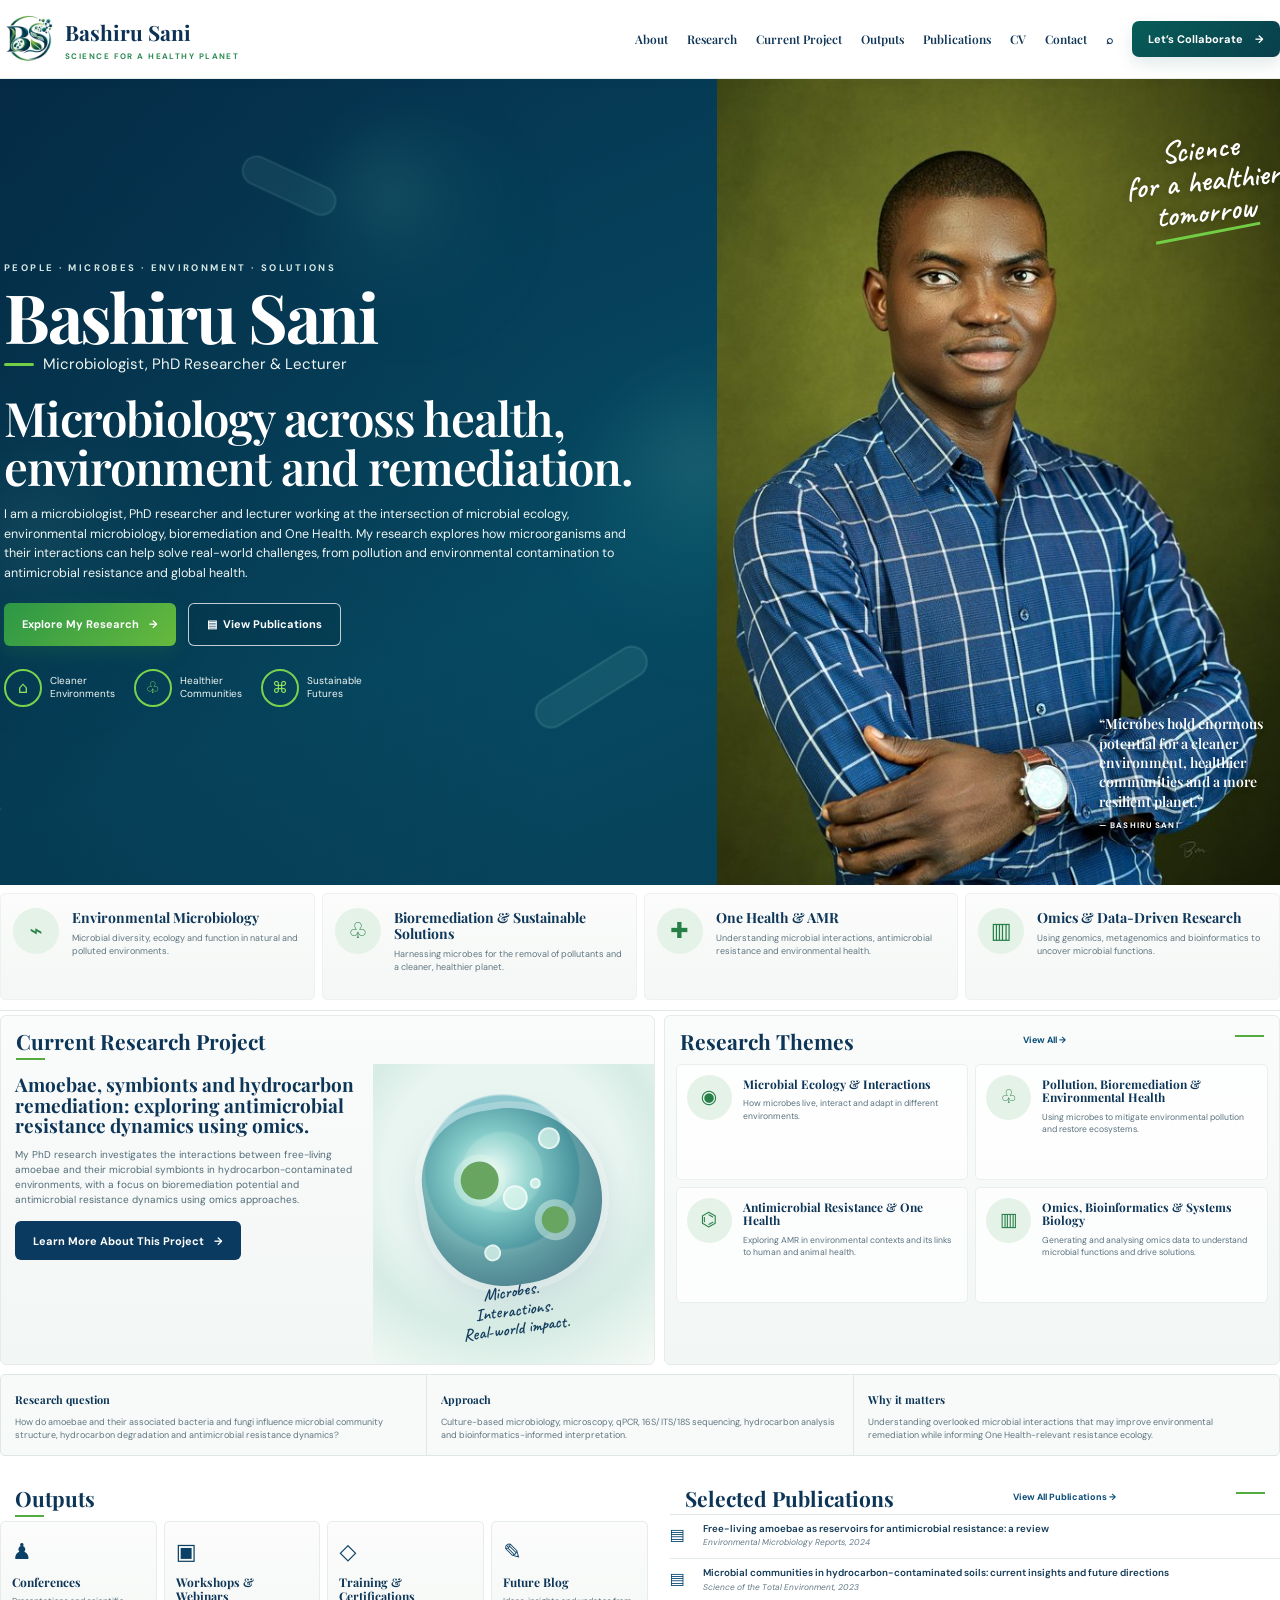
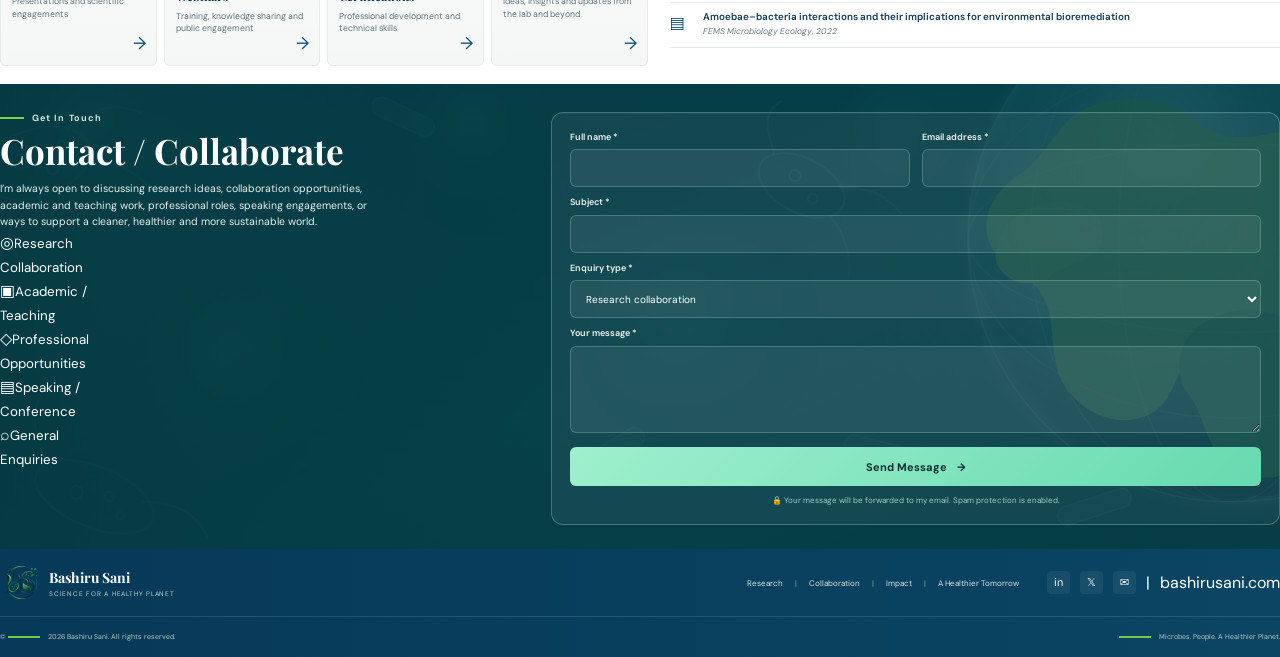
==== index.html @ 88da0aea "Rebuild homepage to match approved full-width mockup" ====
<!doctype html>
<html lang="en">
<head>
<meta charset="utf-8"><meta name="viewport" content="width=device-width, initial-scale=1">
<title>Bashiru Sani | Microbiologist, PhD Researcher & Lecturer</title>
<meta name="description" content="Bashiru Sani is a microbiologist, PhD researcher and lecturer working across environmental microbiology, microbial ecology, hydrocarbon bioremediation, One Health, antimicrobial resistance and omics.">
<link rel="preconnect" href="https://fonts.googleapis.com"><link rel="preconnect" href="https://fonts.gstatic.com" crossorigin>
<link href="https://fonts.googleapis.com/css2?family=Caveat:wght@500;600&family=DM+Sans:wght@400;500;600;700&family=Playfair+Display:wght@600;700&display=swap" rel="stylesheet">
<link rel="stylesheet" href="styles.css"><link rel="icon" href="assets/favicon.ico">
</head>
<body>
<header class="topbar"><div class="page nav"><a class="brand" href="#home"><img src="assets/bashiru-sani-logo.png" alt="Bashiru Sani logo"><span><strong>Bashiru Sani</strong><small>SCIENCE FOR A HEALTHY PLANET</small></span></a><button id="menuBtn" class="menu-btn" aria-expanded="false">Menu</button><nav id="navMenu"><a href="#home">About</a><a href="#research-themes">Research</a><a href="#current-project">Current Project</a><a href="#outputs">Outputs</a><a href="#publications">Publications</a><a href="https://docs.google.com/document/d/17vDOxzqtsOHcAayKgjzzeFXTjSAkQkySaqrLIhNKVGw/edit?usp=drivesdk" target="_blank">CV</a><a href="#contact">Contact</a><span class="search">⌕</span><a class="collab" href="#contact">Let’s Collaborate <span>→</span></a></nav></div></header>
<main>
<section class="hero" id="home"><div class="page hero-grid"><div class="hero-copy"><p class="kicker">PEOPLE · MICROBES · ENVIRONMENT · SOLUTIONS</p><h1>Bashiru Sani</h1><p class="role"><span></span>Microbiologist, PhD Researcher & Lecturer</p><h2>Microbiology across health,<br>environment and remediation.</h2><p class="lead">I am a microbiologist, PhD researcher and lecturer working at the intersection of microbial ecology, environmental microbiology, bioremediation and One Health. My research explores how microorganisms and their interactions can help solve real-world challenges, from pollution and environmental contamination to antimicrobial resistance and global health.</p><div class="hero-actions"><a class="btn green" href="#current-project">Explore My Research <span>→</span></a><a class="btn outline" href="#publications">▤&nbsp; View Publications</a></div><div class="impact-row"><div><span>⌂</span><p>Cleaner<br>Environments</p></div><div><span>♧</span><p>Healthier<br>Communities</p></div><div><span>⌘</span><p>Sustainable<br>Futures</p></div></div></div><div class="hero-person"><p class="script-note">Science<br>for a healthier<br>tomorrow</p><div class="portrait-stage"><img id="heroPortrait" src="assets/bashiru-portrait.jpg" alt="Professional portrait of Bashiru Sani"></div><blockquote>“Microbes hold enormous potential for a cleaner environment, healthier communities and a more resilient planet.”<cite>— BASHIRU SANI</cite></blockquote></div></div></section>
<section class="focus-strip"><div class="page focus-grid"><article><span class="circle-icon">⌁</span><div><h3>Environmental Microbiology</h3><p>Microbial diversity, ecology and function in natural and polluted environments.</p></div></article><article><span class="circle-icon">♧</span><div><h3>Bioremediation & Sustainable Solutions</h3><p>Harnessing microbes for the removal of pollutants and a cleaner, healthier planet.</p></div></article><article><span class="circle-icon">✚</span><div><h3>One Health & AMR</h3><p>Understanding microbial interactions, antimicrobial resistance and environmental health.</p></div></article><article><span class="circle-icon">▥</span><div><h3>Omics & Data-Driven Research</h3><p>Using genomics, metagenomics and bioinformatics to uncover microbial functions.</p></div></article></div></section>
<section class="research-area"><div class="page research-grid"><article class="project-card" id="current-project"><div class="section-head"><h2>Current Research Project</h2></div><div class="project-inner"><div class="project-copy"><h3>Amoebae, symbionts and hydrocarbon remediation: exploring antimicrobial resistance dynamics using omics.</h3><p>My PhD research investigates the interactions between free-living amoebae and their microbial symbionts in hydrocarbon-contaminated environments, with a focus on bioremediation potential and antimicrobial resistance dynamics using omics approaches.</p><a class="btn navy" href="#project-details">Learn More About This Project <span>→</span></a></div><div class="amoeba-art"><div class="amoeba"><i></i><i></i><i></i><i></i></div><p>Microbes.<br>Interactions.<br>Real-world impact.</p></div></div></article><article class="themes-card" id="research-themes"><div class="section-head split"><h2>Research Themes</h2><a href="#project-details">View All →</a></div><div class="theme-grid"><div><span class="circle-icon small">◉</span><div><h3>Microbial Ecology & Interactions</h3><p>How microbes live, interact and adapt in different environments.</p></div></div><div><span class="circle-icon small">♧</span><div><h3>Pollution, Bioremediation & Environmental Health</h3><p>Using microbes to mitigate environmental pollution and restore ecosystems.</p></div></div><div><span class="circle-icon small">⌬</span><div><h3>Antimicrobial Resistance & One Health</h3><p>Exploring AMR in environmental contexts and its links to human and animal health.</p></div></div><div><span class="circle-icon small">▥</span><div><h3>Omics, Bioinformatics & Systems Biology</h3><p>Generating and analysing omics data to understand microbial functions and drive solutions.</p></div></div></div></article></div><div class="page project-details" id="project-details"><div><strong>Research question</strong><p>How do amoebae and their associated bacteria and fungi influence microbial community structure, hydrocarbon degradation and antimicrobial resistance dynamics?</p></div><div><strong>Approach</strong><p>Culture-based microbiology, microscopy, qPCR, 16S/ITS/18S sequencing, hydrocarbon analysis and bioinformatics-informed interpretation.</p></div><div><strong>Why it matters</strong><p>Understanding overlooked microbial interactions that may improve environmental remediation while informing One Health-relevant resistance ecology.</p></div></div></section>
<section class="work-area"><div class="page work-grid"><div id="outputs"><div class="section-head"><h2>Outputs</h2></div><div class="output-grid"><article><span>♟</span><h3>Conferences</h3><p>Presentations and scientific engagements</p><a href="#">→</a></article><article><span>▣</span><h3>Workshops & Webinars</h3><p>Training, knowledge sharing and public engagement</p><a href="#">→</a></article><article><span>◇</span><h3>Training & Certifications</h3><p>Professional development and technical skills</p><a href="#">→</a></article><article><span>✎</span><h3>Future Blog</h3><p>Ideas, insights and updates from the lab and beyond</p><a href="#contact">→</a></article></div></div><div id="publications"><div class="section-head split"><h2>Selected Publications</h2><a href="https://scholar.google.com/citations?user=ZXR2KdUAAAAJ&hl=en" target="_blank">View All Publications →</a></div><div class="pub-list"><article><span>▤</span><div><h3>Free-living amoebae as reservoirs for antimicrobial resistance: a review</h3><p>Environmental Microbiology Reports, 2024</p></div></article><article><span>▤</span><div><h3>Microbial communities in hydrocarbon-contaminated soils: current insights and future directions</h3><p>Science of the Total Environment, 2023</p></div></article><article><span>▤</span><div><h3>Amoebae–bacteria interactions and their implications for environmental bioremediation</h3><p>FEMS Microbiology Ecology, 2022</p></div></article></div></div></div></section>
<section class="contact" id="contact"><div class="page contact-grid"><div class="contact-copy"><p class="contact-kicker">Get In Touch</p><h2>Contact / Collaborate</h2><p>I’m always open to discussing research ideas, collaboration opportunities, academic and teaching work, professional roles, speaking engagements, or ways to support a cleaner, healthier and more sustainable world.</p><div class="enquiry-icons"><div><span>◎</span><small>Research<br>Collaboration</small></div><div><span>▣</span><small>Academic /<br>Teaching</small></div><div><span>◇</span><small>Professional<br>Opportunities</small></div><div><span>▤</span><small>Speaking /<br>Conference</small></div><div><span>⌕</span><small>General<br>Enquiries</small></div></div></div><form class="contact-form" id="contactForm" action="https://formsubmit.co/bashmodulus+website@gmail.com" method="POST" data-formsubmit="https://formsubmit.co/ajax/bashmodulus+website@gmail.com"><input type="hidden" name="_subject" value="New enquiry from bashirusani.com"><input type="hidden" name="_template" value="table"><div class="field-row"><label>Full name *<input name="name" required></label><label>Email address *<input type="email" name="email" required></label></div><label>Subject *<input name="subject" required></label><label>Enquiry type *<select name="enquiry_type" required><option>Research collaboration</option><option>Academic / teaching</option><option>Professional opportunity</option><option>Speaking / conference</option><option>General enquiry</option></select></label><label>Your message *<textarea name="message" rows="5" required></textarea></label><button class="btn send" type="submit">Send Message <span>→</span></button><p class="form-status" id="formStatus">🔒 Your message will be forwarded to my email. Spam protection is enabled.</p></form></div></section>
</main>
<footer><div class="page footer-main"><div class="footer-brand"><img src="assets/bashiru-sani-logo.png" alt=""><span><strong>Bashiru Sani</strong><small>SCIENCE FOR A HEALTHY PLANET</small></span></div><div class="footer-links"><a href="#research-themes">Research</a><a href="#contact">Collaboration</a><a href="#outputs">Impact</a><a href="#home">A Healthier Tomorrow</a></div><div class="footer-social"><a href="https://www.linkedin.com/in/bashir-sani/" target="_blank">in</a><a href="https://x.com/BashEya" target="_blank">𝕏</a><a href="mailto:bashmodulus@gmail.com">✉</a><span>|</span><span>bashirusani.com</span></div></div><div class="page footer-bottom"><span>© <span id="year"></span> Bashiru Sani. All rights reserved.</span><span>Microbes. People. A Healthier Planet.</span></div></footer>
<script src="script.js"></script>
</body></html>
---- styles.css ----
:root{
  --navy:#082f52;
  --navy2:#0b4264;
  --deep:#063b49;
  --teal:#0a5661;
  --green:#46a33f;
  --lime:#72cf45;
  --mint:#dcefe3;
  --paper:#ffffff;
  --soft:#f5f8f6;
  --ink:#0e3153;
  --muted:#647986;
  --line:#dfe8e5;
  --max:1100px;
}
*{box-sizing:border-box}
html{scroll-behavior:smooth;scroll-padding-top:88px}
body{margin:0;background:#e9efec;color:var(--ink);font-family:"DM Sans",system-ui,-apple-system,sans-serif;line-height:1.5}
a{color:inherit;text-decoration:none}
img{display:block;max-width:100%}
.site-shell{width:min(100%,1180px);margin:0 auto;background:#fff;box-shadow:0 0 42px rgba(6,43,55,.08);min-height:100vh}
.wrap{width:min(calc(100% - 44px),var(--max));margin-inline:auto}

/* ---------- header ---------- */
.topbar{position:sticky;top:0;z-index:80;background:rgba(255,255,255,.985);border-bottom:1px solid #e5ece9;box-shadow:0 2px 10px rgba(8,47,82,.045)}
.nav{min-height:78px;display:flex;align-items:center;gap:24px}
.brand{display:flex;align-items:center;gap:11px;margin-right:auto;min-width:max-content}
.brand img{width:54px;height:54px;object-fit:contain}
.brand>span{display:flex;flex-direction:column;line-height:1.02}
.brand strong{font:700 21px "Playfair Display",serif;color:#0c3154}
.brand small{margin-top:6px;font-size:8px;letter-spacing:.18em;font-weight:700;color:#2c8b54}
nav{display:flex;align-items:center;gap:19px;font:600 12px "Playfair Display",serif;color:#0e3456}
nav>a:not(.collab):hover{color:#3b9650}
.collab{display:inline-flex;align-items:center;gap:12px;padding:11px 16px;border-radius:7px;background:linear-gradient(135deg,#075d58,#093f4c);color:#fff;font:700 11px "DM Sans",sans-serif;box-shadow:0 7px 16px rgba(5,80,77,.12)}
.menu-btn{display:none;border:1px solid #ccd9d5;background:white;border-radius:7px;padding:8px 12px;font-weight:700;color:#0c3154}

/* ---------- hero ---------- */
.hero{position:relative;overflow:hidden;color:#fff;background-color:#063c55;background-image:linear-gradient(90deg,rgba(4,34,57,.40),rgba(5,61,75,.08)),url('/assets/hero-earth-microbes.svg');background-size:cover;background-position:center}
.hero:after{content:"";position:absolute;inset:0;background:linear-gradient(90deg,rgba(2,28,49,.28) 0%,rgba(2,36,53,.06) 55%,rgba(0,32,47,.16) 100%);pointer-events:none}
.hero-grid{position:relative;z-index:2;display:grid;grid-template-columns:1.12fr .88fr;min-height:505px;align-items:stretch}
.hero-copy{padding:34px 28px 30px 4px;align-self:center}
.kicker{margin:0 0 8px;font-size:9.5px;letter-spacing:.25em;font-weight:700;color:#d4e8e3}
.hero-copy h1{font:700 clamp(48px,5.4vw,68px)/.96 "Playfair Display",serif;letter-spacing:-.035em;margin:0 0 5px;color:#fff}
.role{margin:0 0 17px;font-size:15px;color:#eef5f3;display:flex;align-items:center;gap:9px}
.role span{width:30px;height:3px;border-radius:3px;background:var(--lime);display:inline-block}
.hero-copy h2{font:600 clamp(32px,3.7vw,48px)/1.04 "Playfair Display",serif;letter-spacing:-.025em;margin:0 0 14px;color:#fff}
.lead{max-width:625px;font-size:12.5px;line-height:1.55;color:#eef5f3;margin:0}
.hero-actions{display:flex;gap:12px;flex-wrap:wrap;margin-top:20px}
.btn{border:0;border-radius:6px;min-height:43px;padding:0 18px;display:inline-flex;align-items:center;justify-content:center;gap:10px;font:700 11px "DM Sans",sans-serif;cursor:pointer;transition:.18s ease}
.btn:hover{transform:translateY(-1px)}
.btn.green{background:linear-gradient(135deg,#2c9746,#67ba3d);color:#fff;box-shadow:0 7px 18px rgba(37,130,61,.21)}
.btn.outline{border:1px solid rgba(255,255,255,.75);color:#fff;background:rgba(0,0,0,.08)}
.btn.navy{background:#0a3a5f;color:#fff;margin-top:14px;min-height:39px}
.impact-row{display:flex;gap:19px;flex-wrap:wrap;margin-top:23px}
.impact-row>div{display:flex;align-items:center;gap:8px}
.impact-row span{width:38px;height:38px;border:2px solid #79d44c;border-radius:50%;display:grid;place-items:center;color:#8ee15e;font-size:16px}
.impact-row p{font-size:10px;line-height:1.25;color:#f0f7f4;margin:0}
.hero-person{position:relative;min-height:505px;display:flex;align-items:flex-end;justify-content:center}
.portrait-frame{position:relative;width:78%;height:466px;overflow:hidden;clip-path:polygon(13% 0,87% 0,100% 100%,0 100%);filter:drop-shadow(0 20px 26px rgba(0,0,0,.20));z-index:2}
.portrait-frame:after{content:"";position:absolute;inset:0;background:linear-gradient(180deg,transparent 73%,rgba(5,54,69,.42));pointer-events:none}
.portrait-frame img{width:100%;height:100%;object-fit:cover;object-position:center 8%;filter:saturate(.92) contrast(1.04)}
.script-note{position:absolute;z-index:4;top:54px;right:0;margin:0;color:#fff;font:600 31px/1.02 "Caveat",cursive;text-align:center;transform:rotate(-6deg);text-shadow:0 2px 8px rgba(0,0,0,.22)}
.script-note:after{content:"";display:block;width:106px;height:3px;background:var(--lime);margin:4px auto 0;transform:rotate(-5deg)}
.hero-person blockquote{position:absolute;z-index:5;right:-4px;bottom:55px;width:185px;margin:0;color:#fff;font:600 14px/1.38 "Playfair Display",serif;text-shadow:0 2px 8px rgba(0,0,0,.26)}
.hero-person cite{display:block;margin-top:9px;font:700 8px "DM Sans",sans-serif;letter-spacing:.14em;font-style:normal}

/* ---------- four focus cards ---------- */
.focus-strip{background:#fff;padding:8px 0 10px;border-bottom:1px solid var(--line)}
.focus-grid{display:grid;grid-template-columns:repeat(4,1fr);gap:7px}
.focus-grid article{display:grid;grid-template-columns:49px 1fr;gap:10px;align-items:start;min-height:107px;padding:14px 12px;background:linear-gradient(180deg,#fbfcfb,#f4f7f5);border:1px solid #edf1ef;border-radius:5px}
.circle-icon{width:46px;height:46px;border-radius:50%;display:grid;place-items:center;background:#e4f2e7;color:#277f48;font-size:22px}
.circle-icon.small{width:45px;height:45px;font-size:19px}
.focus-grid h3{font:700 14px/1.16 "Playfair Display",serif;color:#0e3659;margin:2px 0 6px}
.focus-grid p{font-size:9px;line-height:1.42;color:#607581;margin:0}

/* ---------- research project and themes ---------- */
.research-area{background:#fff;padding:0 0 9px}
.research-grid{display:grid;grid-template-columns:1.03fr .97fr;gap:9px;padding-top:4px}
.project-card,.themes-card{background:linear-gradient(180deg,#fafcfb,#f2f6f4);border:1px solid #e4ebe8;border-radius:6px;overflow:hidden}
.section-head{padding:14px 15px 4px;position:relative}
.section-head:after{content:"";display:block;width:29px;height:2px;background:#53ad3e;margin-top:5px}
.section-head.split{display:flex;align-items:flex-start;justify-content:space-between;gap:10px}
.section-head.split a{font-size:9px;font-weight:700;color:#0a4c78;white-space:nowrap;margin-top:4px}
.section-head h2{font:700 21px/1.1 "Playfair Display",serif;margin:0;color:#0d3557}
.project-inner{display:grid;grid-template-columns:1.14fr .86fr;min-height:300px}
.project-copy{padding:6px 14px 18px}
.project-copy h3{font:700 19px/1.08 "Playfair Display",serif;color:#0d3557;margin:4px 0 11px}
.project-copy p{font-size:10px;line-height:1.52;color:#536c79;margin:0}
.amoeba-art{position:relative;display:flex;align-items:flex-end;justify-content:center;overflow:hidden;background:radial-gradient(circle at 46% 36%,#d7f0ea 0 16%,#8cc8cf 17% 31%,#e9f5f1 32% 48%,#d6ece4 66%,#f6faf7 100%)}
.amoeba{position:absolute;left:50%;top:44%;width:177px;height:177px;transform:translate(-50%,-50%) rotate(-9deg);border-radius:43% 57% 52% 48%;background:radial-gradient(circle at 40% 35%,rgba(245,255,252,.95),rgba(131,205,200,.78) 25%,rgba(36,116,128,.69) 57%,rgba(12,69,92,.80));box-shadow:0 0 0 7px rgba(255,255,255,.24),0 16px 38px rgba(29,89,104,.18)}
.amoeba:before,.amoeba:after{content:"";position:absolute;border-radius:50%;background:#68a561;box-shadow:0 0 0 7px rgba(220,245,228,.46)}
.amoeba:before{width:38px;height:38px;left:39px;top:49px}.amoeba:after{width:27px;height:27px;right:37px;bottom:45px}
.amoeba i{position:absolute;border-radius:50%;background:rgba(225,248,239,.74);border:2px solid rgba(255,255,255,.55)}
.amoeba i:nth-child(1){width:22px;height:22px;right:33px;top:26px}.amoeba i:nth-child(2){width:17px;height:17px;left:51px;bottom:27px}.amoeba i:nth-child(3){width:25px;height:25px;left:78px;top:78px}.amoeba i:nth-child(4){width:11px;height:11px;right:59px;top:74px}
.amoeba-art p{position:relative;z-index:2;margin:0 0 25px;color:#143d5e;font:600 17px/1.1 "Caveat",cursive;text-align:center;transform:rotate(-8deg)}
.themes-card{padding-bottom:11px}
.theme-grid{display:grid;grid-template-columns:1fr 1fr;gap:7px;padding:7px 11px 10px}
.theme-grid>div{display:grid;grid-template-columns:48px 1fr;gap:8px;min-height:116px;padding:10px;background:rgba(255,255,255,.75);border:1px solid #e8efec;border-radius:5px}
.theme-grid h3{font:700 12px/1.12 "Playfair Display",serif;color:#0d3557;margin:3px 0 6px}
.theme-grid p{font-size:8.6px;line-height:1.45;color:#5a727f;margin:0}
.project-details{display:grid;grid-template-columns:repeat(3,1fr);gap:1px;background:#dfe8e4;border:1px solid #dfe8e4;border-radius:5px;overflow:hidden;margin-top:9px}
.project-details>div{background:#f7faf8;padding:12px 14px}
.project-details strong{font:700 11px "Playfair Display",serif;color:#0d3557}
.project-details p{font-size:9px;line-height:1.48;color:#607581;margin:5px 0 0}

/* ---------- outputs / publications ---------- */
.work-area{background:#fff;padding:8px 0 18px}
.work-grid{display:grid;grid-template-columns:1.03fr .97fr;gap:22px}
.output-grid{display:grid;grid-template-columns:repeat(4,1fr);gap:7px}
.output-grid article{position:relative;min-height:145px;padding:13px 11px;background:linear-gradient(180deg,#fbfcfb,#f4f7f5);border:1px solid #e5ece9;border-radius:5px}
.output-grid article>span{display:block;font-size:22px;color:#0b4166;margin-bottom:7px}
.output-grid h3{font:700 12px/1.2 "Playfair Display",serif;color:#0e3658;margin:0 0 6px}
.output-grid p{font-size:8.7px;line-height:1.48;color:#627783;margin:0}
.output-grid a{position:absolute;right:10px;bottom:8px;font-size:17px;color:#0d4f78}
.pub-list{border-top:1px solid #dfe7e4}
.pub-list article{display:grid;grid-template-columns:25px 1fr;gap:8px;padding:8px 0;border-bottom:1px solid #e3eae7}
.pub-list>article>span{font-size:16px;color:#0c4c74}
.pub-list h3{font:600 9.8px/1.3 "DM Sans",sans-serif;color:#123956;margin:0 0 2px}
.pub-list p{font-size:8.4px;color:#647986;margin:0;font-style:italic}

/* ---------- compact background ---------- */
.background-strip{background:#f4f7f5;border-top:1px solid #e4ebe8;border-bottom:1px solid #e4ebe8;padding:13px 0}
.mini-grid{display:grid;grid-template-columns:repeat(4,1fr);gap:7px}
.mini-grid article{background:#fff;border:1px solid #e2e9e6;border-radius:5px;padding:12px 13px}
.mini-grid small{font-size:7.5px;letter-spacing:.12em;color:#438367;font-weight:700}
.mini-grid h3{font:700 12px "Playfair Display",serif;color:#0d3557;margin:4px 0}
.mini-grid p{font-size:8.5px;color:#667a84;margin:0}

/* ---------- contact ---------- */
.contact{position:relative;overflow:hidden;background:#063e43;color:#fff;padding:28px 0 24px}
.contact:before{content:"";position:absolute;inset:0;background:radial-gradient(circle at 10% 25%,rgba(88,193,174,.12),transparent 25%),radial-gradient(circle at 88% 22%,rgba(95,190,172,.10),transparent 25%),url('/assets/hero-earth-microbes.svg');background-size:auto,auto,cover;background-position:center;opacity:.20;pointer-events:none}
.contact-grid{position:relative;z-index:2;display:grid;grid-template-columns:.82fr 1.18fr;gap:45px;align-items:start}
.contact-kicker{font-size:9px;letter-spacing:.12em;font-weight:700;color:#c9e8dd;margin:0 0 7px}
.contact-kicker:before{content:"";display:inline-block;width:24px;height:2px;background:#7bd34b;vertical-align:middle;margin-right:8px}
.contact-copy h2{font:700 35px/1.06 "Playfair Display",serif;margin:0 0 12px;color:#fff}
.contact-copy>p:not(.contact-kicker){max-width:390px;font-size:10.5px;line-height:1.58;color:#e4f0ec;margin:0}
.contact-idea{display:flex;gap:11px;align-items:center;margin-top:21px}.contact-idea>span{width:42px;height:42px;border:2px solid #77d34b;border-radius:50%;display:grid;place-items:center;color:#83df55;font-size:20px}.contact-idea p{font-size:10px;line-height:1.35;margin:0;color:#f4f8f6}
.direct-links{display:flex;gap:13px;flex-wrap:wrap;margin-top:18px;font-size:9px;color:#d7ebe4}
.contact-form{background:rgba(255,255,255,.055);border:1px solid rgba(190,235,221,.28);border-radius:12px;padding:18px;box-shadow:inset 0 1px 0 rgba(255,255,255,.03)}
.field-row{display:grid;grid-template-columns:1fr 1fr;gap:12px}
.contact-form label{display:block;color:#f0f7f4;font-size:9px;font-weight:600;margin-bottom:9px}
.contact-form input,.contact-form select,.contact-form textarea{width:100%;margin-top:5px;background:rgba(255,255,255,.07);border:1px solid rgba(180,228,213,.26);border-radius:6px;color:#fff;font:400 10px "DM Sans",sans-serif;outline:none;padding:10px 11px}
.contact-form input,.contact-form select{height:38px}
.contact-form select option{color:#102f4d;background:#fff}
.contact-form textarea{min-height:83px;resize:vertical}
.contact-form input:focus,.contact-form select:focus,.contact-form textarea:focus{border-color:#75d8b1;box-shadow:0 0 0 2px rgba(117,216,177,.10)}
.contact-form .send{width:100%;min-height:39px;background:linear-gradient(135deg,#9ff0cd,#67dab0);color:#082f35;font-weight:700;margin-top:1px}
.form-status{text-align:center;font-size:8px;color:#9fcfc0;margin:8px 0 0}
.form-status.success{color:#b6f2d7}.form-status.error{color:#ffd1d1}.honey{position:absolute!important;left:-9999px!important;opacity:0!important}

/* ---------- footer ---------- */
footer{background:linear-gradient(90deg,#073958,#0a4563);color:#fff}
.footer-main{min-height:68px;display:grid;grid-template-columns:1fr auto auto;gap:28px;align-items:center;border-bottom:1px solid rgba(255,255,255,.11)}
.footer-brand{display:flex;align-items:center;gap:9px}.footer-brand img{width:40px;height:40px;object-fit:contain}.footer-brand>span{display:flex;flex-direction:column;line-height:1.05}.footer-brand strong{font:700 14px "Playfair Display",serif}.footer-brand small{font-size:6.5px;letter-spacing:.12em;color:#b9d9ce;margin-top:4px}
.footer-links{display:flex;gap:12px;font-size:8px;color:#d9e7e2}.footer-links a+a:before{content:"|";margin-right:12px;color:#7da59a}
.footer-social{display:flex;gap:10px;align-items:center}.footer-social a{width:23px;height:23px;border-radius:4px;display:grid;place-items:center;background:rgba(255,255,255,.06);font-size:11px}
.footer-bottom{min-height:40px;display:flex;align-items:center;justify-content:space-between;gap:20px;font-size:7px;color:#b7ccc5}
.footer-bottom span:last-child{position:relative}.footer-bottom span:last-child:before{content:"";display:inline-block;width:32px;height:2px;background:#72cf45;margin-right:8px;vertical-align:middle}

/* ---------- tablet ---------- */
@media (max-width:1050px){
  .site-shell{width:100%}
  .wrap{width:min(calc(100% - 34px),var(--max))}
  nav{gap:12px;font-size:11px}.collab{padding:10px 12px}
  .hero-grid{grid-template-columns:1fr .82fr}.hero-copy h2{font-size:38px}.portrait-frame{width:92%}.script-note{right:4px;font-size:26px}.hero-person blockquote{width:155px;font-size:12px}
  .focus-grid{grid-template-columns:1fr 1fr}.focus-grid article{min-height:94px}
  .research-grid,.work-grid{grid-template-columns:1fr}.project-inner{grid-template-columns:1.1fr .9fr}
}

/* ---------- mobile ---------- */
@media (max-width:760px){
  html{scroll-padding-top:72px}.wrap{width:min(calc(100% - 24px),var(--max))}
  .nav{min-height:70px}.brand img{width:45px;height:45px}.brand strong{font-size:18px}.brand small{font-size:7px}
  .menu-btn{display:block}
  nav{position:absolute;left:12px;right:12px;top:67px;display:none;flex-direction:column;align-items:stretch;gap:0;padding:8px;background:#fff;border:1px solid #dfe7e4;border-radius:10px;box-shadow:0 18px 40px rgba(8,47,82,.14);font-family:"DM Sans",sans-serif}
  nav.open{display:flex}nav a{padding:11px 12px;border-bottom:1px solid #eef2f0}.collab{margin-top:6px;justify-content:center;border-bottom:0}
  .hero{background-position:60% center}.hero-grid{grid-template-columns:1fr;min-height:auto}.hero-copy{padding:34px 4px 16px}.hero-copy h1{font-size:50px}.role{font-size:13px}.hero-copy h2{font-size:34px}.lead{font-size:12px}.hero-actions{flex-direction:column;align-items:stretch}.btn{width:100%}
  .hero-person{min-height:410px}.portrait-frame{height:390px;width:82%;margin-inline:auto}.script-note{top:28px;right:8px;font-size:25px}.hero-person blockquote{right:0;bottom:30px;width:160px;font-size:11px}.impact-row{gap:12px}
  .focus-grid{grid-template-columns:1fr}.focus-grid article{grid-template-columns:48px 1fr;min-height:88px}
  .research-grid{padding-top:8px}.project-inner{grid-template-columns:1fr}.amoeba-art{min-height:245px}.theme-grid{grid-template-columns:1fr}.project-details{grid-template-columns:1fr}
  .work-grid{gap:17px}.output-grid{grid-template-columns:1fr 1fr}.output-grid article{min-height:132px}
  .mini-grid{grid-template-columns:1fr 1fr}
  .contact-grid{grid-template-columns:1fr;gap:24px}.contact-copy h2{font-size:34px}.field-row{grid-template-columns:1fr}
  .footer-main{grid-template-columns:1fr;gap:13px;padding:13px 0}.footer-links{flex-wrap:wrap}.footer-social{justify-content:flex-start}.footer-bottom{align-items:flex-start;flex-direction:column;padding:10px 0}
}

@media (max-width:430px){
  .output-grid,.mini-grid{grid-template-columns:1fr}.hero-copy h1{font-size:44px}.hero-copy h2{font-size:30px}.hero-person{min-height:360px}.portrait-frame{height:350px;width:90%}.script-note{font-size:22px}.hero-person blockquote{font-size:10px;width:145px}.section-head h2{font-size:19px}
}
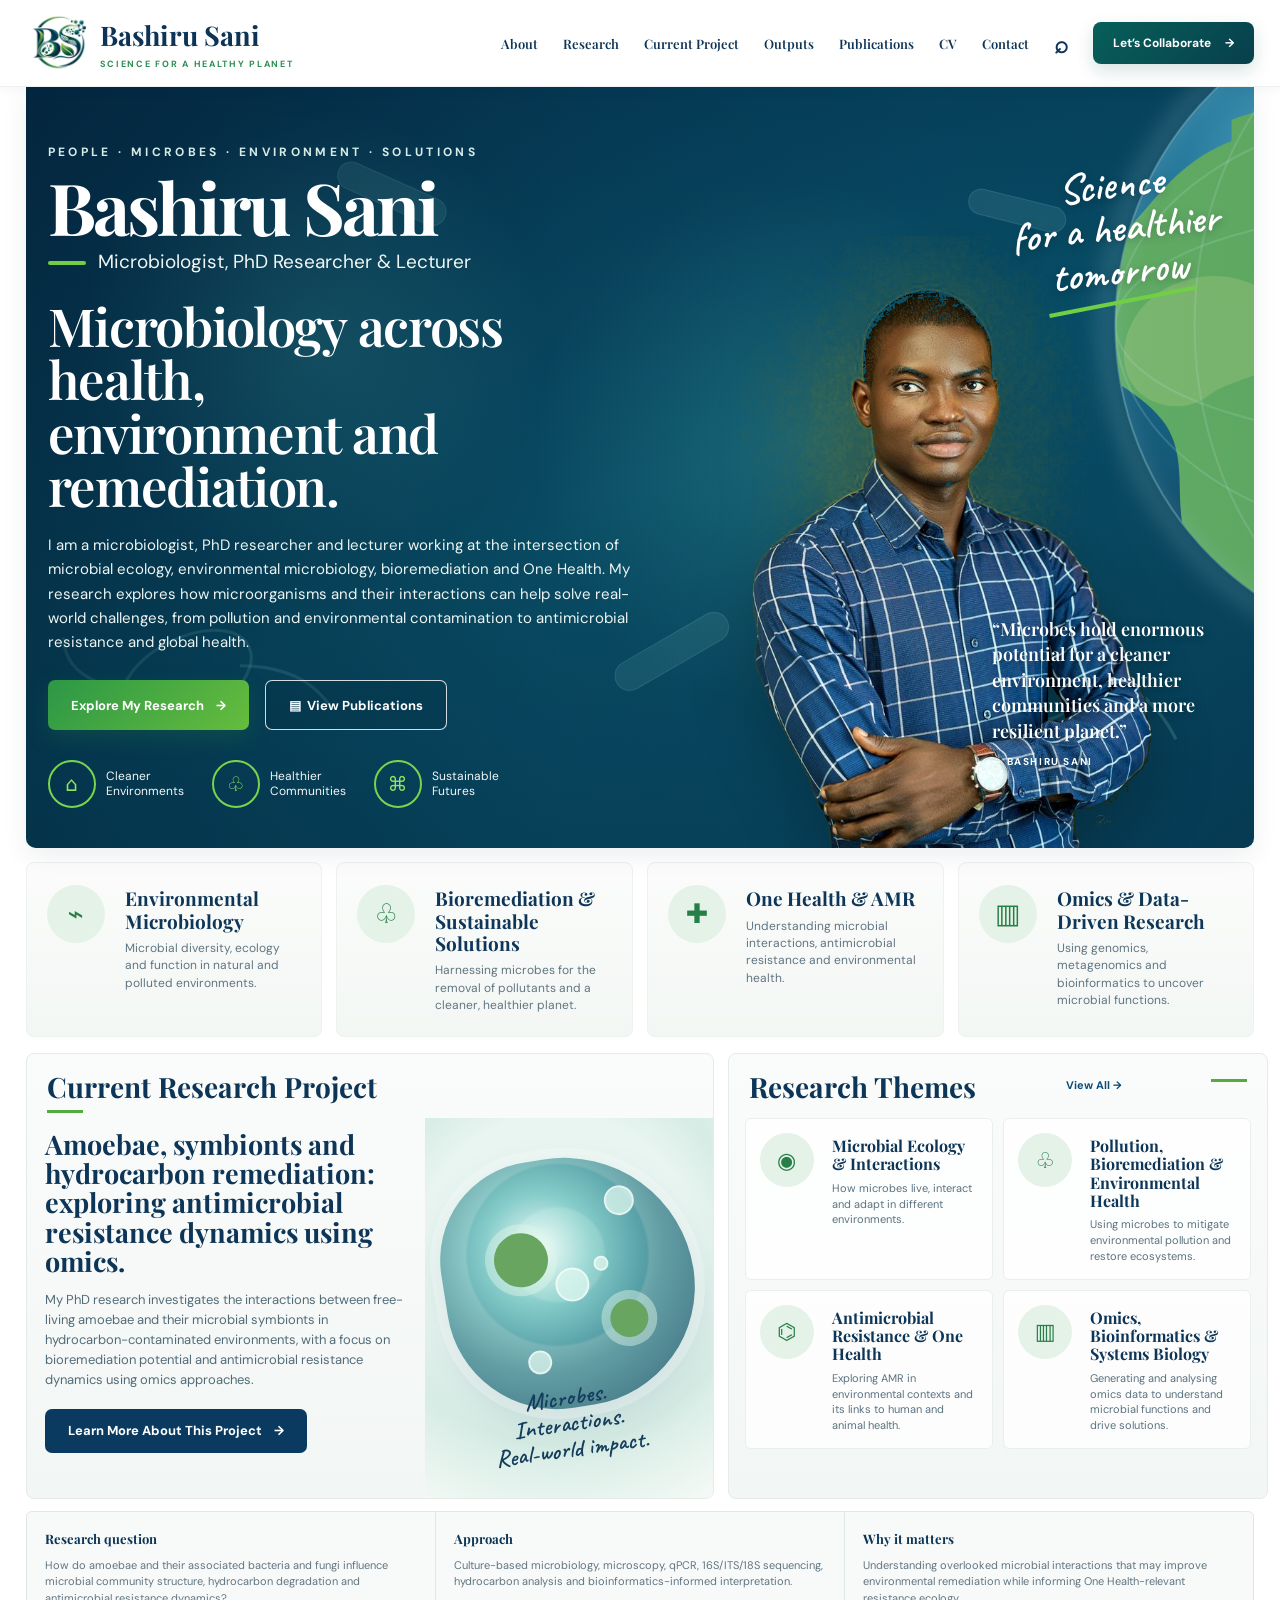
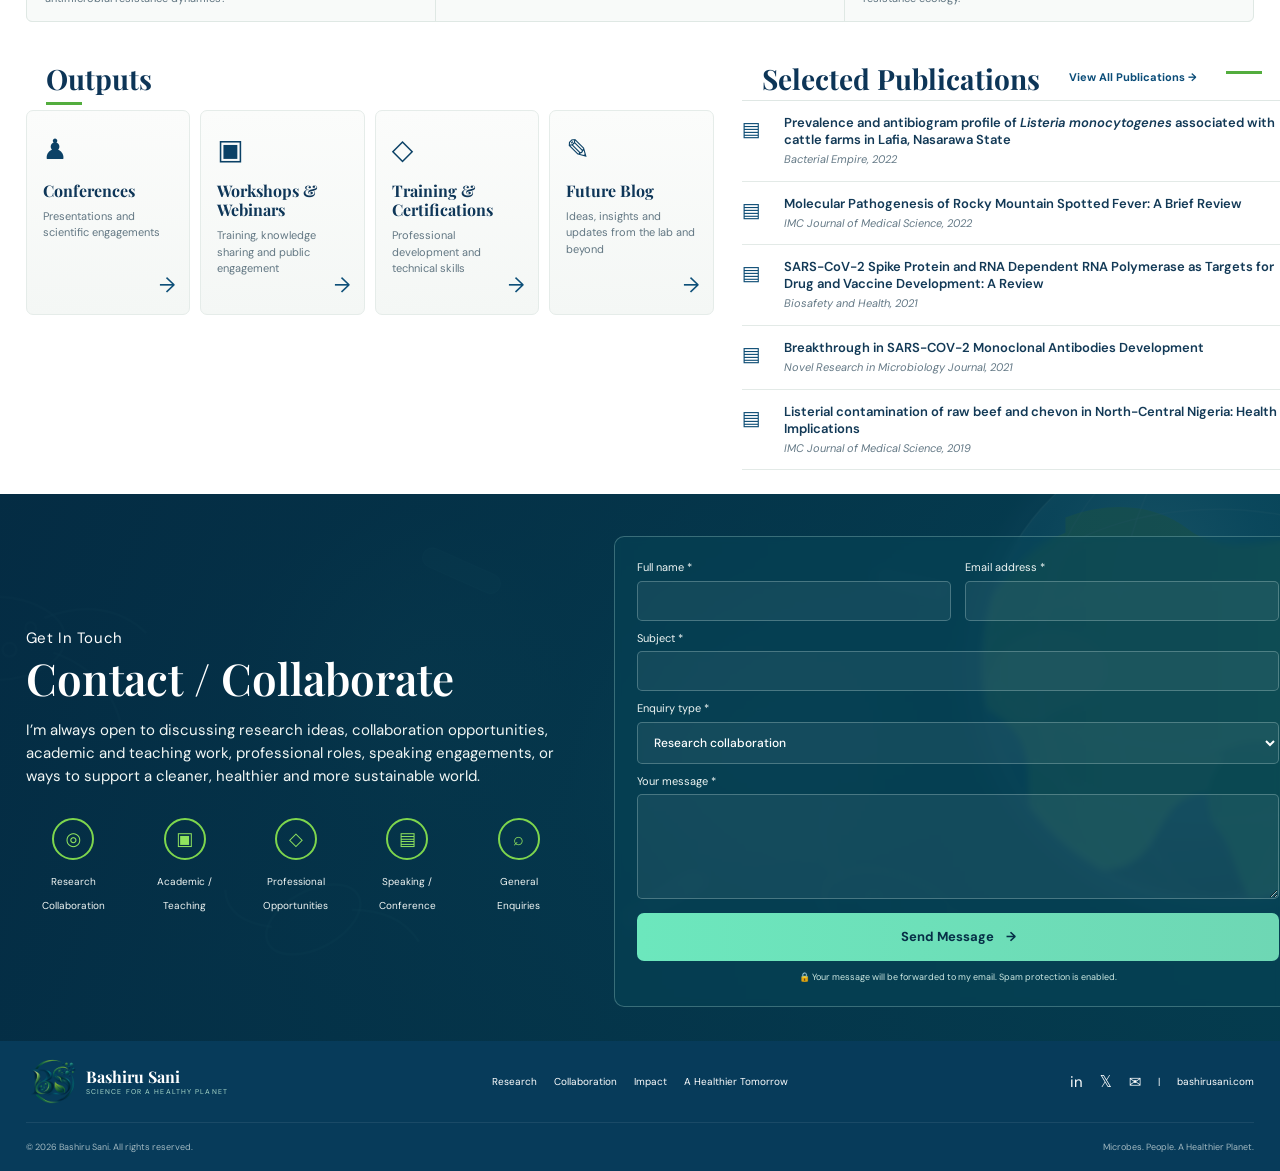
==== commit 15563258: "Correct publications from verified CV and keep live HTML hero" ====
--- a/index.html
+++ b/index.html
@@ -14,9 +14,9 @@
 <section class="hero" id="home"><div class="page hero-grid"><div class="hero-copy"><p class="kicker">PEOPLE · MICROBES · ENVIRONMENT · SOLUTIONS</p><h1>Bashiru Sani</h1><p class="role"><span></span>Microbiologist, PhD Researcher & Lecturer</p><h2>Microbiology across health,<br>environment and remediation.</h2><p class="lead">I am a microbiologist, PhD researcher and lecturer working at the intersection of microbial ecology, environmental microbiology, bioremediation and One Health. My research explores how microorganisms and their interactions can help solve real-world challenges, from pollution and environmental contamination to antimicrobial resistance and global health.</p><div class="hero-actions"><a class="btn green" href="#current-project">Explore My Research <span>→</span></a><a class="btn outline" href="#publications">▤&nbsp; View Publications</a></div><div class="impact-row"><div><span>⌂</span><p>Cleaner<br>Environments</p></div><div><span>♧</span><p>Healthier<br>Communities</p></div><div><span>⌘</span><p>Sustainable<br>Futures</p></div></div></div><div class="hero-person"><p class="script-note">Science<br>for a healthier<br>tomorrow</p><div class="portrait-stage"><img id="heroPortrait" src="assets/bashiru-portrait.jpg" alt="Professional portrait of Bashiru Sani"></div><blockquote>“Microbes hold enormous potential for a cleaner environment, healthier communities and a more resilient planet.”<cite>— BASHIRU SANI</cite></blockquote></div></div></section>
 <section class="focus-strip"><div class="page focus-grid"><article><span class="circle-icon">⌁</span><div><h3>Environmental Microbiology</h3><p>Microbial diversity, ecology and function in natural and polluted environments.</p></div></article><article><span class="circle-icon">♧</span><div><h3>Bioremediation & Sustainable Solutions</h3><p>Harnessing microbes for the removal of pollutants and a cleaner, healthier planet.</p></div></article><article><span class="circle-icon">✚</span><div><h3>One Health & AMR</h3><p>Understanding microbial interactions, antimicrobial resistance and environmental health.</p></div></article><article><span class="circle-icon">▥</span><div><h3>Omics & Data-Driven Research</h3><p>Using genomics, metagenomics and bioinformatics to uncover microbial functions.</p></div></article></div></section>
 <section class="research-area"><div class="page research-grid"><article class="project-card" id="current-project"><div class="section-head"><h2>Current Research Project</h2></div><div class="project-inner"><div class="project-copy"><h3>Amoebae, symbionts and hydrocarbon remediation: exploring antimicrobial resistance dynamics using omics.</h3><p>My PhD research investigates the interactions between free-living amoebae and their microbial symbionts in hydrocarbon-contaminated environments, with a focus on bioremediation potential and antimicrobial resistance dynamics using omics approaches.</p><a class="btn navy" href="#project-details">Learn More About This Project <span>→</span></a></div><div class="amoeba-art"><div class="amoeba"><i></i><i></i><i></i><i></i></div><p>Microbes.<br>Interactions.<br>Real-world impact.</p></div></div></article><article class="themes-card" id="research-themes"><div class="section-head split"><h2>Research Themes</h2><a href="#project-details">View All →</a></div><div class="theme-grid"><div><span class="circle-icon small">◉</span><div><h3>Microbial Ecology & Interactions</h3><p>How microbes live, interact and adapt in different environments.</p></div></div><div><span class="circle-icon small">♧</span><div><h3>Pollution, Bioremediation & Environmental Health</h3><p>Using microbes to mitigate environmental pollution and restore ecosystems.</p></div></div><div><span class="circle-icon small">⌬</span><div><h3>Antimicrobial Resistance & One Health</h3><p>Exploring AMR in environmental contexts and its links to human and animal health.</p></div></div><div><span class="circle-icon small">▥</span><div><h3>Omics, Bioinformatics & Systems Biology</h3><p>Generating and analysing omics data to understand microbial functions and drive solutions.</p></div></div></div></article></div><div class="page project-details" id="project-details"><div><strong>Research question</strong><p>How do amoebae and their associated bacteria and fungi influence microbial community structure, hydrocarbon degradation and antimicrobial resistance dynamics?</p></div><div><strong>Approach</strong><p>Culture-based microbiology, microscopy, qPCR, 16S/ITS/18S sequencing, hydrocarbon analysis and bioinformatics-informed interpretation.</p></div><div><strong>Why it matters</strong><p>Understanding overlooked microbial interactions that may improve environmental remediation while informing One Health-relevant resistance ecology.</p></div></div></section>
-<section class="work-area"><div class="page work-grid"><div id="outputs"><div class="section-head"><h2>Outputs</h2></div><div class="output-grid"><article><span>♟</span><h3>Conferences</h3><p>Presentations and scientific engagements</p><a href="#">→</a></article><article><span>▣</span><h3>Workshops & Webinars</h3><p>Training, knowledge sharing and public engagement</p><a href="#">→</a></article><article><span>◇</span><h3>Training & Certifications</h3><p>Professional development and technical skills</p><a href="#">→</a></article><article><span>✎</span><h3>Future Blog</h3><p>Ideas, insights and updates from the lab and beyond</p><a href="#contact">→</a></article></div></div><div id="publications"><div class="section-head split"><h2>Selected Publications</h2><a href="https://scholar.google.com/citations?user=ZXR2KdUAAAAJ&hl=en" target="_blank">View All Publications →</a></div><div class="pub-list"><article><span>▤</span><div><h3>Free-living amoebae as reservoirs for antimicrobial resistance: a review</h3><p>Environmental Microbiology Reports, 2024</p></div></article><article><span>▤</span><div><h3>Microbial communities in hydrocarbon-contaminated soils: current insights and future directions</h3><p>Science of the Total Environment, 2023</p></div></article><article><span>▤</span><div><h3>Amoebae–bacteria interactions and their implications for environmental bioremediation</h3><p>FEMS Microbiology Ecology, 2022</p></div></article></div></div></div></section>
+<section class="work-area"><div class="page work-grid"><div id="outputs"><div class="section-head"><h2>Outputs</h2></div><div class="output-grid"><article><span>♟</span><h3>Conferences</h3><p>Presentations and scientific engagements</p><a href="#">→</a></article><article><span>▣</span><h3>Workshops & Webinars</h3><p>Training, knowledge sharing and public engagement</p><a href="#">→</a></article><article><span>◇</span><h3>Training & Certifications</h3><p>Professional development and technical skills</p><a href="#">→</a></article><article><span>✎</span><h3>Future Blog</h3><p>Ideas, insights and updates from the lab and beyond</p><a href="#contact">→</a></article></div></div><div id="publications"><div class="section-head split"><h2>Selected Publications</h2><a href="https://scholar.google.com/citations?user=ZXR2KdUAAAAJ&hl=en" target="_blank">View All Publications →</a></div><div class="pub-list"><article><span>▤</span><div><h3><a href="https://doi.org/10.36547/be.475" target="_blank" rel="noopener">Prevalence and antibiogram profile of <em>Listeria monocytogenes</em> associated with cattle farms in Lafia, Nasarawa State</a></h3><p>Bacterial Empire, 2022</p></div></article><article><span>▤</span><div><h3><a href="https://doi.org/10.55010/imcjms.16.010" target="_blank" rel="noopener">Molecular Pathogenesis of Rocky Mountain Spotted Fever: A Brief Review</a></h3><p>IMC Journal of Medical Science, 2022</p></div></article><article><span>▤</span><div><h3><a href="https://doi.org/10.1016/j.bsheal.2021.07.003" target="_blank" rel="noopener">SARS-CoV-2 Spike Protein and RNA Dependent RNA Polymerase as Targets for Drug and Vaccine Development: A Review</a></h3><p>Biosafety and Health, 2021</p></div></article><article><span>▤</span><div><h3>Breakthrough in SARS-COV-2 Monoclonal Antibodies Development</h3><p>Novel Research in Microbiology Journal, 2021</p></div></article><article><span>▤</span><div><h3>Listerial contamination of raw beef and chevon in North-Central Nigeria: Health Implications</h3><p>IMC Journal of Medical Science, 2019</p></div></article></div></div></div></section>
 <section class="contact" id="contact"><div class="page contact-grid"><div class="contact-copy"><p class="contact-kicker">Get In Touch</p><h2>Contact / Collaborate</h2><p>I’m always open to discussing research ideas, collaboration opportunities, academic and teaching work, professional roles, speaking engagements, or ways to support a cleaner, healthier and more sustainable world.</p><div class="enquiry-icons"><div><span>◎</span><small>Research<br>Collaboration</small></div><div><span>▣</span><small>Academic /<br>Teaching</small></div><div><span>◇</span><small>Professional<br>Opportunities</small></div><div><span>▤</span><small>Speaking /<br>Conference</small></div><div><span>⌕</span><small>General<br>Enquiries</small></div></div></div><form class="contact-form" id="contactForm" action="https://formsubmit.co/bashmodulus+website@gmail.com" method="POST" data-formsubmit="https://formsubmit.co/ajax/bashmodulus+website@gmail.com"><input type="hidden" name="_subject" value="New enquiry from bashirusani.com"><input type="hidden" name="_template" value="table"><div class="field-row"><label>Full name *<input name="name" required></label><label>Email address *<input type="email" name="email" required></label></div><label>Subject *<input name="subject" required></label><label>Enquiry type *<select name="enquiry_type" required><option>Research collaboration</option><option>Academic / teaching</option><option>Professional opportunity</option><option>Speaking / conference</option><option>General enquiry</option></select></label><label>Your message *<textarea name="message" rows="5" required></textarea></label><button class="btn send" type="submit">Send Message <span>→</span></button><p class="form-status" id="formStatus">🔒 Your message will be forwarded to my email. Spam protection is enabled.</p></form></div></section>
 </main>
 <footer><div class="page footer-main"><div class="footer-brand"><img src="assets/bashiru-sani-logo.png" alt=""><span><strong>Bashiru Sani</strong><small>SCIENCE FOR A HEALTHY PLANET</small></span></div><div class="footer-links"><a href="#research-themes">Research</a><a href="#contact">Collaboration</a><a href="#outputs">Impact</a><a href="#home">A Healthier Tomorrow</a></div><div class="footer-social"><a href="https://www.linkedin.com/in/bashir-sani/" target="_blank">in</a><a href="https://x.com/BashEya" target="_blank">𝕏</a><a href="mailto:bashmodulus@gmail.com">✉</a><span>|</span><span>bashirusani.com</span></div></div><div class="page footer-bottom"><span>© <span id="year"></span> Bashiru Sani. All rights reserved.</span><span>Microbes. People. A Healthier Planet.</span></div></footer>
 <script src="script.js"></script>
-</body></html>
+</body></html>
--- a/styles.css
+++ b/styles.css
@@ -1,189 +1,45 @@
 :root{
-  --navy:#082f52;
-  --navy2:#0b4264;
-  --deep:#063b49;
-  --teal:#0a5661;
-  --green:#46a33f;
-  --lime:#72cf45;
-  --mint:#dcefe3;
-  --paper:#ffffff;
-  --soft:#f5f8f6;
-  --ink:#0e3153;
-  --muted:#647986;
-  --line:#dfe8e5;
-  --max:1100px;
+  --navy:#082f52;--navy2:#0b4264;--deep:#063b49;--teal:#0a5661;--green:#46a33f;--lime:#72cf45;--ink:#0e3153;--muted:#647986;--line:#e0e8e5;--paper:#fff;--soft:#f6f9f7;
 }
 *{box-sizing:border-box}
-html{scroll-behavior:smooth;scroll-padding-top:88px}
-body{margin:0;background:#e9efec;color:var(--ink);font-family:"DM Sans",system-ui,-apple-system,sans-serif;line-height:1.5}
-a{color:inherit;text-decoration:none}
-img{display:block;max-width:100%}
-.site-shell{width:min(100%,1180px);margin:0 auto;background:#fff;box-shadow:0 0 42px rgba(6,43,55,.08);min-height:100vh}
-.wrap{width:min(calc(100% - 44px),var(--max));margin-inline:auto}
-
-/* ---------- header ---------- */
-.topbar{position:sticky;top:0;z-index:80;background:rgba(255,255,255,.985);border-bottom:1px solid #e5ece9;box-shadow:0 2px 10px rgba(8,47,82,.045)}
-.nav{min-height:78px;display:flex;align-items:center;gap:24px}
-.brand{display:flex;align-items:center;gap:11px;margin-right:auto;min-width:max-content}
-.brand img{width:54px;height:54px;object-fit:contain}
-.brand>span{display:flex;flex-direction:column;line-height:1.02}
-.brand strong{font:700 21px "Playfair Display",serif;color:#0c3154}
-.brand small{margin-top:6px;font-size:8px;letter-spacing:.18em;font-weight:700;color:#2c8b54}
-nav{display:flex;align-items:center;gap:19px;font:600 12px "Playfair Display",serif;color:#0e3456}
-nav>a:not(.collab):hover{color:#3b9650}
-.collab{display:inline-flex;align-items:center;gap:12px;padding:11px 16px;border-radius:7px;background:linear-gradient(135deg,#075d58,#093f4c);color:#fff;font:700 11px "DM Sans",sans-serif;box-shadow:0 7px 16px rgba(5,80,77,.12)}
-.menu-btn{display:none;border:1px solid #ccd9d5;background:white;border-radius:7px;padding:8px 12px;font-weight:700;color:#0c3154}
-
-/* ---------- hero ---------- */
-.hero{position:relative;overflow:hidden;color:#fff;background-color:#063c55;background-image:linear-gradient(90deg,rgba(4,34,57,.40),rgba(5,61,75,.08)),url('/assets/hero-earth-microbes.svg');background-size:cover;background-position:center}
-.hero:after{content:"";position:absolute;inset:0;background:linear-gradient(90deg,rgba(2,28,49,.28) 0%,rgba(2,36,53,.06) 55%,rgba(0,32,47,.16) 100%);pointer-events:none}
-.hero-grid{position:relative;z-index:2;display:grid;grid-template-columns:1.12fr .88fr;min-height:505px;align-items:stretch}
-.hero-copy{padding:34px 28px 30px 4px;align-self:center}
-.kicker{margin:0 0 8px;font-size:9.5px;letter-spacing:.25em;font-weight:700;color:#d4e8e3}
-.hero-copy h1{font:700 clamp(48px,5.4vw,68px)/.96 "Playfair Display",serif;letter-spacing:-.035em;margin:0 0 5px;color:#fff}
-.role{margin:0 0 17px;font-size:15px;color:#eef5f3;display:flex;align-items:center;gap:9px}
-.role span{width:30px;height:3px;border-radius:3px;background:var(--lime);display:inline-block}
-.hero-copy h2{font:600 clamp(32px,3.7vw,48px)/1.04 "Playfair Display",serif;letter-spacing:-.025em;margin:0 0 14px;color:#fff}
-.lead{max-width:625px;font-size:12.5px;line-height:1.55;color:#eef5f3;margin:0}
-.hero-actions{display:flex;gap:12px;flex-wrap:wrap;margin-top:20px}
-.btn{border:0;border-radius:6px;min-height:43px;padding:0 18px;display:inline-flex;align-items:center;justify-content:center;gap:10px;font:700 11px "DM Sans",sans-serif;cursor:pointer;transition:.18s ease}
-.btn:hover{transform:translateY(-1px)}
-.btn.green{background:linear-gradient(135deg,#2c9746,#67ba3d);color:#fff;box-shadow:0 7px 18px rgba(37,130,61,.21)}
-.btn.outline{border:1px solid rgba(255,255,255,.75);color:#fff;background:rgba(0,0,0,.08)}
-.btn.navy{background:#0a3a5f;color:#fff;margin-top:14px;min-height:39px}
-.impact-row{display:flex;gap:19px;flex-wrap:wrap;margin-top:23px}
-.impact-row>div{display:flex;align-items:center;gap:8px}
-.impact-row span{width:38px;height:38px;border:2px solid #79d44c;border-radius:50%;display:grid;place-items:center;color:#8ee15e;font-size:16px}
-.impact-row p{font-size:10px;line-height:1.25;color:#f0f7f4;margin:0}
-.hero-person{position:relative;min-height:505px;display:flex;align-items:flex-end;justify-content:center}
-.portrait-frame{position:relative;width:78%;height:466px;overflow:hidden;clip-path:polygon(13% 0,87% 0,100% 100%,0 100%);filter:drop-shadow(0 20px 26px rgba(0,0,0,.20));z-index:2}
-.portrait-frame:after{content:"";position:absolute;inset:0;background:linear-gradient(180deg,transparent 73%,rgba(5,54,69,.42));pointer-events:none}
-.portrait-frame img{width:100%;height:100%;object-fit:cover;object-position:center 8%;filter:saturate(.92) contrast(1.04)}
-.script-note{position:absolute;z-index:4;top:54px;right:0;margin:0;color:#fff;font:600 31px/1.02 "Caveat",cursive;text-align:center;transform:rotate(-6deg);text-shadow:0 2px 8px rgba(0,0,0,.22)}
-.script-note:after{content:"";display:block;width:106px;height:3px;background:var(--lime);margin:4px auto 0;transform:rotate(-5deg)}
-.hero-person blockquote{position:absolute;z-index:5;right:-4px;bottom:55px;width:185px;margin:0;color:#fff;font:600 14px/1.38 "Playfair Display",serif;text-shadow:0 2px 8px rgba(0,0,0,.26)}
-.hero-person cite{display:block;margin-top:9px;font:700 8px "DM Sans",sans-serif;letter-spacing:.14em;font-style:normal}
-
-/* ---------- four focus cards ---------- */
-.focus-strip{background:#fff;padding:8px 0 10px;border-bottom:1px solid var(--line)}
-.focus-grid{display:grid;grid-template-columns:repeat(4,1fr);gap:7px}
-.focus-grid article{display:grid;grid-template-columns:49px 1fr;gap:10px;align-items:start;min-height:107px;padding:14px 12px;background:linear-gradient(180deg,#fbfcfb,#f4f7f5);border:1px solid #edf1ef;border-radius:5px}
-.circle-icon{width:46px;height:46px;border-radius:50%;display:grid;place-items:center;background:#e4f2e7;color:#277f48;font-size:22px}
-.circle-icon.small{width:45px;height:45px;font-size:19px}
-.focus-grid h3{font:700 14px/1.16 "Playfair Display",serif;color:#0e3659;margin:2px 0 6px}
-.focus-grid p{font-size:9px;line-height:1.42;color:#607581;margin:0}
-
-/* ---------- research project and themes ---------- */
-.research-area{background:#fff;padding:0 0 9px}
-.research-grid{display:grid;grid-template-columns:1.03fr .97fr;gap:9px;padding-top:4px}
-.project-card,.themes-card{background:linear-gradient(180deg,#fafcfb,#f2f6f4);border:1px solid #e4ebe8;border-radius:6px;overflow:hidden}
-.section-head{padding:14px 15px 4px;position:relative}
-.section-head:after{content:"";display:block;width:29px;height:2px;background:#53ad3e;margin-top:5px}
-.section-head.split{display:flex;align-items:flex-start;justify-content:space-between;gap:10px}
-.section-head.split a{font-size:9px;font-weight:700;color:#0a4c78;white-space:nowrap;margin-top:4px}
-.section-head h2{font:700 21px/1.1 "Playfair Display",serif;margin:0;color:#0d3557}
-.project-inner{display:grid;grid-template-columns:1.14fr .86fr;min-height:300px}
-.project-copy{padding:6px 14px 18px}
-.project-copy h3{font:700 19px/1.08 "Playfair Display",serif;color:#0d3557;margin:4px 0 11px}
-.project-copy p{font-size:10px;line-height:1.52;color:#536c79;margin:0}
-.amoeba-art{position:relative;display:flex;align-items:flex-end;justify-content:center;overflow:hidden;background:radial-gradient(circle at 46% 36%,#d7f0ea 0 16%,#8cc8cf 17% 31%,#e9f5f1 32% 48%,#d6ece4 66%,#f6faf7 100%)}
-.amoeba{position:absolute;left:50%;top:44%;width:177px;height:177px;transform:translate(-50%,-50%) rotate(-9deg);border-radius:43% 57% 52% 48%;background:radial-gradient(circle at 40% 35%,rgba(245,255,252,.95),rgba(131,205,200,.78) 25%,rgba(36,116,128,.69) 57%,rgba(12,69,92,.80));box-shadow:0 0 0 7px rgba(255,255,255,.24),0 16px 38px rgba(29,89,104,.18)}
-.amoeba:before,.amoeba:after{content:"";position:absolute;border-radius:50%;background:#68a561;box-shadow:0 0 0 7px rgba(220,245,228,.46)}
-.amoeba:before{width:38px;height:38px;left:39px;top:49px}.amoeba:after{width:27px;height:27px;right:37px;bottom:45px}
-.amoeba i{position:absolute;border-radius:50%;background:rgba(225,248,239,.74);border:2px solid rgba(255,255,255,.55)}
-.amoeba i:nth-child(1){width:22px;height:22px;right:33px;top:26px}.amoeba i:nth-child(2){width:17px;height:17px;left:51px;bottom:27px}.amoeba i:nth-child(3){width:25px;height:25px;left:78px;top:78px}.amoeba i:nth-child(4){width:11px;height:11px;right:59px;top:74px}
-.amoeba-art p{position:relative;z-index:2;margin:0 0 25px;color:#143d5e;font:600 17px/1.1 "Caveat",cursive;text-align:center;transform:rotate(-8deg)}
-.themes-card{padding-bottom:11px}
-.theme-grid{display:grid;grid-template-columns:1fr 1fr;gap:7px;padding:7px 11px 10px}
-.theme-grid>div{display:grid;grid-template-columns:48px 1fr;gap:8px;min-height:116px;padding:10px;background:rgba(255,255,255,.75);border:1px solid #e8efec;border-radius:5px}
-.theme-grid h3{font:700 12px/1.12 "Playfair Display",serif;color:#0d3557;margin:3px 0 6px}
-.theme-grid p{font-size:8.6px;line-height:1.45;color:#5a727f;margin:0}
-.project-details{display:grid;grid-template-columns:repeat(3,1fr);gap:1px;background:#dfe8e4;border:1px solid #dfe8e4;border-radius:5px;overflow:hidden;margin-top:9px}
-.project-details>div{background:#f7faf8;padding:12px 14px}
-.project-details strong{font:700 11px "Playfair Display",serif;color:#0d3557}
-.project-details p{font-size:9px;line-height:1.48;color:#607581;margin:5px 0 0}
-
-/* ---------- outputs / publications ---------- */
-.work-area{background:#fff;padding:8px 0 18px}
-.work-grid{display:grid;grid-template-columns:1.03fr .97fr;gap:22px}
-.output-grid{display:grid;grid-template-columns:repeat(4,1fr);gap:7px}
-.output-grid article{position:relative;min-height:145px;padding:13px 11px;background:linear-gradient(180deg,#fbfcfb,#f4f7f5);border:1px solid #e5ece9;border-radius:5px}
-.output-grid article>span{display:block;font-size:22px;color:#0b4166;margin-bottom:7px}
-.output-grid h3{font:700 12px/1.2 "Playfair Display",serif;color:#0e3658;margin:0 0 6px}
-.output-grid p{font-size:8.7px;line-height:1.48;color:#627783;margin:0}
-.output-grid a{position:absolute;right:10px;bottom:8px;font-size:17px;color:#0d4f78}
-.pub-list{border-top:1px solid #dfe7e4}
-.pub-list article{display:grid;grid-template-columns:25px 1fr;gap:8px;padding:8px 0;border-bottom:1px solid #e3eae7}
-.pub-list>article>span{font-size:16px;color:#0c4c74}
-.pub-list h3{font:600 9.8px/1.3 "DM Sans",sans-serif;color:#123956;margin:0 0 2px}
-.pub-list p{font-size:8.4px;color:#647986;margin:0;font-style:italic}
-
-/* ---------- compact background ---------- */
-.background-strip{background:#f4f7f5;border-top:1px solid #e4ebe8;border-bottom:1px solid #e4ebe8;padding:13px 0}
-.mini-grid{display:grid;grid-template-columns:repeat(4,1fr);gap:7px}
-.mini-grid article{background:#fff;border:1px solid #e2e9e6;border-radius:5px;padding:12px 13px}
-.mini-grid small{font-size:7.5px;letter-spacing:.12em;color:#438367;font-weight:700}
-.mini-grid h3{font:700 12px "Playfair Display",serif;color:#0d3557;margin:4px 0}
-.mini-grid p{font-size:8.5px;color:#667a84;margin:0}
-
-/* ---------- contact ---------- */
-.contact{position:relative;overflow:hidden;background:#063e43;color:#fff;padding:28px 0 24px}
-.contact:before{content:"";position:absolute;inset:0;background:radial-gradient(circle at 10% 25%,rgba(88,193,174,.12),transparent 25%),radial-gradient(circle at 88% 22%,rgba(95,190,172,.10),transparent 25%),url('/assets/hero-earth-microbes.svg');background-size:auto,auto,cover;background-position:center;opacity:.20;pointer-events:none}
-.contact-grid{position:relative;z-index:2;display:grid;grid-template-columns:.82fr 1.18fr;gap:45px;align-items:start}
-.contact-kicker{font-size:9px;letter-spacing:.12em;font-weight:700;color:#c9e8dd;margin:0 0 7px}
-.contact-kicker:before{content:"";display:inline-block;width:24px;height:2px;background:#7bd34b;vertical-align:middle;margin-right:8px}
-.contact-copy h2{font:700 35px/1.06 "Playfair Display",serif;margin:0 0 12px;color:#fff}
-.contact-copy>p:not(.contact-kicker){max-width:390px;font-size:10.5px;line-height:1.58;color:#e4f0ec;margin:0}
-.contact-idea{display:flex;gap:11px;align-items:center;margin-top:21px}.contact-idea>span{width:42px;height:42px;border:2px solid #77d34b;border-radius:50%;display:grid;place-items:center;color:#83df55;font-size:20px}.contact-idea p{font-size:10px;line-height:1.35;margin:0;color:#f4f8f6}
-.direct-links{display:flex;gap:13px;flex-wrap:wrap;margin-top:18px;font-size:9px;color:#d7ebe4}
-.contact-form{background:rgba(255,255,255,.055);border:1px solid rgba(190,235,221,.28);border-radius:12px;padding:18px;box-shadow:inset 0 1px 0 rgba(255,255,255,.03)}
-.field-row{display:grid;grid-template-columns:1fr 1fr;gap:12px}
-.contact-form label{display:block;color:#f0f7f4;font-size:9px;font-weight:600;margin-bottom:9px}
-.contact-form input,.contact-form select,.contact-form textarea{width:100%;margin-top:5px;background:rgba(255,255,255,.07);border:1px solid rgba(180,228,213,.26);border-radius:6px;color:#fff;font:400 10px "DM Sans",sans-serif;outline:none;padding:10px 11px}
-.contact-form input,.contact-form select{height:38px}
-.contact-form select option{color:#102f4d;background:#fff}
-.contact-form textarea{min-height:83px;resize:vertical}
-.contact-form input:focus,.contact-form select:focus,.contact-form textarea:focus{border-color:#75d8b1;box-shadow:0 0 0 2px rgba(117,216,177,.10)}
-.contact-form .send{width:100%;min-height:39px;background:linear-gradient(135deg,#9ff0cd,#67dab0);color:#082f35;font-weight:700;margin-top:1px}
-.form-status{text-align:center;font-size:8px;color:#9fcfc0;margin:8px 0 0}
-.form-status.success{color:#b6f2d7}.form-status.error{color:#ffd1d1}.honey{position:absolute!important;left:-9999px!important;opacity:0!important}
-
-/* ---------- footer ---------- */
-footer{background:linear-gradient(90deg,#073958,#0a4563);color:#fff}
-.footer-main{min-height:68px;display:grid;grid-template-columns:1fr auto auto;gap:28px;align-items:center;border-bottom:1px solid rgba(255,255,255,.11)}
-.footer-brand{display:flex;align-items:center;gap:9px}.footer-brand img{width:40px;height:40px;object-fit:contain}.footer-brand>span{display:flex;flex-direction:column;line-height:1.05}.footer-brand strong{font:700 14px "Playfair Display",serif}.footer-brand small{font-size:6.5px;letter-spacing:.12em;color:#b9d9ce;margin-top:4px}
-.footer-links{display:flex;gap:12px;font-size:8px;color:#d9e7e2}.footer-links a+a:before{content:"|";margin-right:12px;color:#7da59a}
-.footer-social{display:flex;gap:10px;align-items:center}.footer-social a{width:23px;height:23px;border-radius:4px;display:grid;place-items:center;background:rgba(255,255,255,.06);font-size:11px}
-.footer-bottom{min-height:40px;display:flex;align-items:center;justify-content:space-between;gap:20px;font-size:7px;color:#b7ccc5}
-.footer-bottom span:last-child{position:relative}.footer-bottom span:last-child:before{content:"";display:inline-block;width:32px;height:2px;background:#72cf45;margin-right:8px;vertical-align:middle}
-
-/* ---------- tablet ---------- */
-@media (max-width:1050px){
-  .site-shell{width:100%}
-  .wrap{width:min(calc(100% - 34px),var(--max))}
-  nav{gap:12px;font-size:11px}.collab{padding:10px 12px}
-  .hero-grid{grid-template-columns:1fr .82fr}.hero-copy h2{font-size:38px}.portrait-frame{width:92%}.script-note{right:4px;font-size:26px}.hero-person blockquote{width:155px;font-size:12px}
-  .focus-grid{grid-template-columns:1fr 1fr}.focus-grid article{min-height:94px}
-  .research-grid,.work-grid{grid-template-columns:1fr}.project-inner{grid-template-columns:1.1fr .9fr}
-}
-
-/* ---------- mobile ---------- */
-@media (max-width:760px){
-  html{scroll-padding-top:72px}.wrap{width:min(calc(100% - 24px),var(--max))}
-  .nav{min-height:70px}.brand img{width:45px;height:45px}.brand strong{font-size:18px}.brand small{font-size:7px}
-  .menu-btn{display:block}
-  nav{position:absolute;left:12px;right:12px;top:67px;display:none;flex-direction:column;align-items:stretch;gap:0;padding:8px;background:#fff;border:1px solid #dfe7e4;border-radius:10px;box-shadow:0 18px 40px rgba(8,47,82,.14);font-family:"DM Sans",sans-serif}
-  nav.open{display:flex}nav a{padding:11px 12px;border-bottom:1px solid #eef2f0}.collab{margin-top:6px;justify-content:center;border-bottom:0}
-  .hero{background-position:60% center}.hero-grid{grid-template-columns:1fr;min-height:auto}.hero-copy{padding:34px 4px 16px}.hero-copy h1{font-size:50px}.role{font-size:13px}.hero-copy h2{font-size:34px}.lead{font-size:12px}.hero-actions{flex-direction:column;align-items:stretch}.btn{width:100%}
-  .hero-person{min-height:410px}.portrait-frame{height:390px;width:82%;margin-inline:auto}.script-note{top:28px;right:8px;font-size:25px}.hero-person blockquote{right:0;bottom:30px;width:160px;font-size:11px}.impact-row{gap:12px}
-  .focus-grid{grid-template-columns:1fr}.focus-grid article{grid-template-columns:48px 1fr;min-height:88px}
-  .research-grid{padding-top:8px}.project-inner{grid-template-columns:1fr}.amoeba-art{min-height:245px}.theme-grid{grid-template-columns:1fr}.project-details{grid-template-columns:1fr}
-  .work-grid{gap:17px}.output-grid{grid-template-columns:1fr 1fr}.output-grid article{min-height:132px}
-  .mini-grid{grid-template-columns:1fr 1fr}
-  .contact-grid{grid-template-columns:1fr;gap:24px}.contact-copy h2{font-size:34px}.field-row{grid-template-columns:1fr}
-  .footer-main{grid-template-columns:1fr;gap:13px;padding:13px 0}.footer-links{flex-wrap:wrap}.footer-social{justify-content:flex-start}.footer-bottom{align-items:flex-start;flex-direction:column;padding:10px 0}
-}
-
-@media (max-width:430px){
-  .output-grid,.mini-grid{grid-template-columns:1fr}.hero-copy h1{font-size:44px}.hero-copy h2{font-size:30px}.hero-person{min-height:360px}.portrait-frame{height:350px;width:90%}.script-note{font-size:22px}.hero-person blockquote{font-size:10px;width:145px}.section-head h2{font-size:19px}
-}+html{scroll-behavior:smooth;scroll-padding-top:90px}
+body{margin:0;background:#fff;color:var(--ink);font-family:"DM Sans",system-ui,-apple-system,sans-serif;line-height:1.5}
+a{color:inherit;text-decoration:none}img{max-width:100%;display:block}
+.page{width:min(96vw,1800px);margin-inline:auto}
+.topbar{position:sticky;top:0;z-index:100;background:#fff;border-bottom:1px solid #edf1ef;box-shadow:0 2px 12px rgba(6,48,75,.05)}
+.nav{min-height:86px;display:flex;align-items:center;gap:30px}
+.brand{display:flex;align-items:center;gap:12px;margin-right:auto;min-width:max-content}
+.brand img{width:62px;height:62px;object-fit:contain}
+.brand span{display:flex;flex-direction:column;line-height:1.02}
+.brand strong{font:700 27px "Playfair Display",serif;color:#0d3456}
+.brand small{margin-top:7px;font-size:9px;letter-spacing:.19em;color:#2d8e55;font-weight:700}
+nav{display:flex;align-items:center;gap:25px;font:600 13px "Playfair Display",serif;color:#0e3456}
+nav>a:hover{color:#328b50}.search{font-size:24px;line-height:1;color:#0c3558}
+.collab{font-family:"DM Sans",sans-serif!important;font-size:12px!important;font-weight:700!important;color:#fff!important;background:linear-gradient(135deg,#075f59,#083f4c);padding:13px 20px;border-radius:8px;display:inline-flex;gap:14px;align-items:center;box-shadow:0 7px 18px rgba(6,77,75,.16)}
+.menu-btn{display:none;border:1px solid #ccd8d5;background:#fff;border-radius:8px;padding:9px 14px;color:#0e3456;font-weight:700}
+.hero{width:96vw;margin:0 auto 14px;position:relative;overflow:hidden;border-radius:0 0 10px 10px;color:#fff;background:#073d55 url('assets/hero-earth-microbes.svg') center/cover no-repeat;box-shadow:0 8px 24px rgba(5,45,70,.08)}
+.hero:after{content:"";position:absolute;inset:0;background:linear-gradient(90deg,rgba(2,28,48,.52) 0%,rgba(2,35,54,.18) 44%,rgba(1,33,49,.08) 72%,rgba(0,27,45,.12) 100%);pointer-events:none}
+.hero-grid{position:relative;z-index:2;display:grid;grid-template-columns:54% 46%;min-height:650px;align-items:stretch}
+.hero-copy{padding:56px 34px 40px 22px;align-self:center}
+.kicker{margin:0 0 12px;font-size:12px;letter-spacing:.28em;font-weight:700;color:#d6ece7}
+.hero-copy h1{font:700 clamp(62px,5.6vw,92px)/.94 "Playfair Display",serif;letter-spacing:-.04em;margin:0 0 8px;color:#fff}
+.role{margin:0 0 22px;font-size:19px;color:#f0f6f4;display:flex;align-items:center;gap:12px}.role span{width:38px;height:4px;border-radius:3px;background:var(--lime)}
+.hero-copy h2{font:600 clamp(42px,4.1vw,68px)/1.02 "Playfair Display",serif;letter-spacing:-.025em;margin:0 0 20px;color:#fff;max-width:920px}
+.lead{max-width:820px;font-size:15px;line-height:1.62;color:#edf5f3;margin:0}
+.hero-actions{display:flex;gap:16px;flex-wrap:wrap;margin-top:26px}.btn{border:0;border-radius:7px;min-height:50px;padding:0 23px;display:inline-flex;align-items:center;justify-content:center;gap:12px;font:700 13px "DM Sans",sans-serif;cursor:pointer;transition:.18s ease}.btn:hover{transform:translateY(-1px)}
+.btn.green{background:linear-gradient(135deg,#2c9746,#66bd3d);color:#fff;box-shadow:0 8px 22px rgba(37,130,61,.24)}.btn.outline{border:1px solid rgba(255,255,255,.82);color:#fff;background:rgba(0,0,0,.08)}.btn.navy{background:#0a3a5f;color:#fff;margin-top:18px;min-height:44px}
+.impact-row{display:flex;gap:28px;flex-wrap:wrap;margin-top:30px}.impact-row>div{display:flex;align-items:center;gap:10px}.impact-row span{width:48px;height:48px;border:2px solid #79d44c;border-radius:50%;display:grid;place-items:center;color:#91e460;font-size:20px}.impact-row p{font-size:12px;line-height:1.25;color:#f2f7f5;margin:0}
+.hero-person{position:relative;min-height:650px;display:flex;align-items:flex-end;justify-content:center}
+.portrait-stage{position:absolute;inset:35px 10% 0 4%;display:flex;align-items:flex-end;justify-content:center;z-index:2;pointer-events:none}.portrait-stage img,.portrait-stage canvas{width:min(620px,88%);height:auto;max-height:625px;object-fit:contain;object-position:center bottom;filter:drop-shadow(0 28px 32px rgba(0,0,0,.22));mix-blend-mode:normal}
+.script-note{position:absolute;z-index:5;top:76px;right:6%;margin:0;color:#fff;font:600 42px/1.03 "Caveat",cursive;text-align:center;transform:rotate(-6deg);text-shadow:0 2px 8px rgba(0,0,0,.22)}.script-note:after{content:"";display:block;width:150px;height:4px;background:var(--lime);margin:7px auto 0;transform:rotate(-5deg)}
+.hero-person blockquote{position:absolute;z-index:5;right:3%;bottom:80px;width:245px;margin:0;color:#fff;font:600 18px/1.42 "Playfair Display",serif;text-shadow:0 2px 8px rgba(0,0,0,.26)}.hero-person cite{display:block;margin-top:11px;font:700 10px "DM Sans",sans-serif;letter-spacing:.16em;font-style:normal}
+.focus-strip{background:#fff;padding:0 0 16px}.focus-grid{display:grid;grid-template-columns:repeat(4,1fr);gap:14px}.focus-grid article{display:grid;grid-template-columns:64px 1fr;gap:14px;align-items:start;min-height:150px;padding:22px 20px;background:linear-gradient(180deg,#fbfcfb,#f3f7f4);border:1px solid #edf1ef;border-radius:8px}.circle-icon{width:58px;height:58px;border-radius:50%;display:grid;place-items:center;background:#e4f2e7;color:#277f48;font-size:27px}.circle-icon.small{width:54px;height:54px;font-size:22px}.focus-grid h3{font:700 19px/1.17 "Playfair Display",serif;color:#0e3659;margin:2px 0 8px}.focus-grid p{font-size:12px;line-height:1.45;color:#607581;margin:0}
+.research-area{background:#fff;padding:0 0 16px}.research-grid{display:grid;grid-template-columns:56% 44%;gap:14px}.project-card,.themes-card{background:linear-gradient(180deg,#fafcfb,#f2f6f4);border:1px solid #e4ebe8;border-radius:8px;overflow:hidden}.section-head{padding:18px 20px 5px;position:relative}.section-head:after{content:"";display:block;width:36px;height:3px;background:#53ad3e;margin-top:7px}.section-head.split{display:flex;align-items:flex-start;justify-content:space-between;gap:12px}.section-head.split a{font-size:11px;font-weight:700;color:#0a4c78;white-space:nowrap;margin-top:5px}.section-head h2{font:700 28px/1.1 "Playfair Display",serif;margin:0;color:#0d3557}.project-inner{display:grid;grid-template-columns:58% 42%;min-height:380px}.project-copy{padding:7px 18px 24px}.project-copy h3{font:700 27px/1.08 "Playfair Display",serif;color:#0d3557;margin:5px 0 14px}.project-copy p{font-size:13px;line-height:1.55;color:#536c79;margin:0}.amoeba-art{position:relative;display:flex;align-items:flex-end;justify-content:center;overflow:hidden;background:radial-gradient(circle at 46% 36%,#d7f0ea 0 16%,#8cc8cf 17% 31%,#e9f5f1 32% 48%,#d6ece4 66%,#f6faf7 100%)}.amoeba{position:absolute;left:50%;top:43%;width:250px;height:250px;transform:translate(-50%,-50%) rotate(-9deg);border-radius:43% 57% 52% 48%;background:radial-gradient(circle at 40% 35%,rgba(245,255,252,.95),rgba(131,205,200,.78) 25%,rgba(36,116,128,.69) 57%,rgba(12,69,92,.80));box-shadow:0 0 0 10px rgba(255,255,255,.24),0 16px 38px rgba(29,89,104,.18)}.amoeba:before,.amoeba:after{content:"";position:absolute;border-radius:50%;background:#68a561;box-shadow:0 0 0 9px rgba(220,245,228,.46)}.amoeba:before{width:54px;height:54px;left:54px;top:69px}.amoeba:after{width:38px;height:38px;right:52px;bottom:61px}.amoeba i{position:absolute;border-radius:50%;background:rgba(225,248,239,.74);border:2px solid rgba(255,255,255,.55)}.amoeba i:nth-child(1){width:30px;height:30px;right:48px;top:37px}.amoeba i:nth-child(2){width:24px;height:24px;left:72px;bottom:38px}.amoeba i:nth-child(3){width:34px;height:34px;left:111px;top:111px}.amoeba i:nth-child(4){width:15px;height:15px;right:83px;top:104px}.amoeba-art p{position:relative;z-index:2;margin:0 0 35px;color:#143d5e;font:600 24px/1.08 "Caveat",cursive;text-align:center;transform:rotate(-8deg)}
+.theme-grid{display:grid;grid-template-columns:1fr 1fr;gap:10px;padding:10px 16px 16px}.theme-grid>div{display:grid;grid-template-columns:60px 1fr;gap:12px;min-height:150px;padding:14px;background:rgba(255,255,255,.8);border:1px solid #e8efec;border-radius:6px}.theme-grid h3{font:700 16px/1.14 "Playfair Display",serif;color:#0d3557;margin:4px 0 7px}.theme-grid p{font-size:11px;line-height:1.45;color:#5a727f;margin:0}
+.project-details{display:grid;grid-template-columns:repeat(3,1fr);gap:1px;background:#dfe8e4;border:1px solid #dfe8e4;border-radius:6px;overflow:hidden;margin-top:12px}.project-details>div{background:#f8faf9;padding:15px 18px}.project-details strong{font:700 13px "Playfair Display",serif;color:#0d3557}.project-details p{font-size:11px;line-height:1.48;color:#607581;margin:6px 0 0}
+.work-area{background:#fff;padding:8px 0 24px}.work-grid{display:grid;grid-template-columns:56% 44%;gap:28px}.output-grid{display:grid;grid-template-columns:repeat(4,1fr);gap:10px}.output-grid article{position:relative;min-height:205px;padding:18px 16px;background:linear-gradient(180deg,#fbfcfb,#f4f7f5);border:1px solid #e5ece9;border-radius:7px}.output-grid article>span{display:block;font-size:28px;color:#0b4166;margin-bottom:10px}.output-grid h3{font:700 16px/1.2 "Playfair Display",serif;color:#0e3658;margin:0 0 8px}.output-grid p{font-size:11px;line-height:1.5;color:#627783;margin:0}.output-grid a{position:absolute;right:14px;bottom:12px;font-size:21px;color:#0d4f78}.pub-list{border-top:1px solid #dfe7e4}.pub-list article{display:grid;grid-template-columns:32px 1fr;gap:10px;padding:13px 0;border-bottom:1px solid #e3eae7}.pub-list>article>span{font-size:20px;color:#0c4c74}.pub-list h3{font:600 13px/1.32 "DM Sans",sans-serif;color:#123956;margin:0 0 3px}.pub-list p{font-size:11px;color:#647986;margin:0;font-style:italic}
+.contact{position:relative;overflow:hidden;background:#063b55;color:#fff;padding:42px 0 34px}.contact:before{content:"";position:absolute;inset:0;background:linear-gradient(90deg,rgba(4,44,67,.94),rgba(4,59,76,.82)),url('assets/hero-earth-microbes.svg') center/cover no-repeat;opacity:.95}.contact-grid{position:relative;z-index:2;display:grid;grid-template-columns:44% 56%;gap:48px;align-items:center}.contact-kicker{font-size:15px;letter-spacing:.04em;margin:0 0 5px}.contact-copy h2{font:600 44px/1.04 "Playfair Display",serif;margin:0 0 18px}.contact-copy>p:not(.contact-kicker){max-width:620px;font-size:15px;line-height:1.55;color:#f0f6f4}.enquiry-icons{display:grid;grid-template-columns:repeat(5,1fr);gap:16px;margin-top:30px}.enquiry-icons>div{text-align:center}.enquiry-icons span{width:42px;height:42px;border:2px solid #7ed64d;border-radius:50%;display:grid;place-items:center;margin:0 auto 8px;color:#8fe35e;font-size:18px}.enquiry-icons small{font-size:10px;line-height:1.2;color:#f1f6f4}.contact-form{background:rgba(8,72,89,.45);border:1px solid rgba(193,235,226,.28);border-radius:10px;padding:22px;backdrop-filter:blur(3px)}.contact-form label{display:block;font-size:11px;color:#f0f6f4;margin-bottom:9px}.field-row{display:grid;grid-template-columns:1fr 1fr;gap:14px}.contact-form input,.contact-form select,.contact-form textarea{width:100%;margin-top:5px;background:rgba(255,255,255,.06);border:1px solid rgba(208,237,231,.28);border-radius:5px;color:#fff;padding:11px 12px;font:500 12px "DM Sans",sans-serif;outline:none}.contact-form select option{color:#111}.contact-form textarea{resize:vertical;min-height:105px}.btn.send{width:100%;background:linear-gradient(90deg,#6ce7bd,#6ed7b4);color:#062e47;min-height:48px;font-size:13px}.form-status{text-align:center;font-size:9px;color:#cce7e1;margin:10px 0 0}
+footer{background:#073b5a;color:#fff}.footer-main{min-height:82px;display:grid;grid-template-columns:1fr 1.3fr 1fr;gap:20px;align-items:center;border-bottom:1px solid rgba(255,255,255,.08)}.footer-brand{display:flex;align-items:center;gap:10px}.footer-brand img{width:50px}.footer-brand span{display:flex;flex-direction:column}.footer-brand strong{font:700 16px "Playfair Display",serif}.footer-brand small{font-size:7px;letter-spacing:.16em;color:#a9d9ca}.footer-links,.footer-social{display:flex;justify-content:center;gap:17px;align-items:center;font-size:10px}.footer-social{justify-content:flex-end}.footer-social a{font-size:15px}.footer-bottom{min-height:48px;display:flex;justify-content:space-between;align-items:center;font-size:9px;color:#a1b8c0}
+@media(max-width:1200px){.page{width:94vw}.nav{gap:18px}nav{gap:14px;font-size:11px}.hero-grid{grid-template-columns:56% 44%}.hero-copy h1{font-size:62px}.hero-copy h2{font-size:46px}.lead{font-size:13px}.script-note{font-size:34px}.hero-person blockquote{font-size:15px;width:205px}.focus-grid h3{font-size:16px}.research-grid,.work-grid{grid-template-columns:1fr}.project-inner{grid-template-columns:58% 42%}.theme-grid{grid-template-columns:repeat(4,1fr)}.theme-grid>div{grid-template-columns:52px 1fr}.contact-grid{grid-template-columns:40% 60%;gap:28px}}
+@media(max-width:860px){.page{width:94vw}.nav{min-height:72px}.brand img{width:50px;height:50px}.brand strong{font-size:20px}.brand small{font-size:7px}.menu-btn{display:block}nav{display:none;position:absolute;top:72px;left:3vw;right:3vw;flex-direction:column;align-items:stretch;background:#fff;padding:12px;border-radius:8px;box-shadow:0 18px 40px rgba(0,35,53,.16)}nav.open{display:flex}nav a{padding:9px;border-bottom:1px solid #edf1ef}.search{display:none}.collab{justify-content:center;margin-top:4px}.hero{width:96vw}.hero-grid{grid-template-columns:58% 42%;min-height:520px}.hero-copy{padding:30px 12px 26px 8px}.kicker{font-size:7px;letter-spacing:.17em}.hero-copy h1{font-size:38px}.role{font-size:11px;gap:7px;margin-bottom:12px}.role span{width:24px;height:3px}.hero-copy h2{font-size:30px;margin-bottom:11px}.lead{font-size:9.5px;line-height:1.46}.hero-actions{gap:8px;margin-top:14px}.btn{min-height:38px;padding:0 12px;font-size:9px}.impact-row{gap:11px;margin-top:16px}.impact-row span{width:34px;height:34px;font-size:14px}.impact-row p{font-size:8px}.portrait-stage{inset:44px -2% 0 -2%}.portrait-stage img,.portrait-stage canvas{width:105%;max-height:470px}.script-note{font-size:24px;top:34px;right:1%}.script-note:after{width:80px;height:3px}.hero-person blockquote{font-size:10px;right:1%;bottom:42px;width:135px}.hero-person cite{font-size:6px}.focus-grid{grid-template-columns:1fr 1fr}.focus-grid article{min-height:120px;padding:14px;grid-template-columns:48px 1fr}.circle-icon{width:44px;height:44px;font-size:20px}.focus-grid h3{font-size:14px}.focus-grid p{font-size:9px}.research-grid{grid-template-columns:1fr}.theme-grid{grid-template-columns:1fr 1fr}.project-details{grid-template-columns:1fr}.work-grid{grid-template-columns:1fr}.output-grid{grid-template-columns:1fr 1fr}.contact-grid{grid-template-columns:1fr}.enquiry-icons{grid-template-columns:repeat(5,1fr)}.footer-main{grid-template-columns:1fr;justify-items:center;padding:18px 0}.footer-social{justify-content:center}.footer-bottom{flex-direction:column;justify-content:center;gap:4px;padding:9px 0}}
+@media(max-width:520px){.hero-grid{grid-template-columns:59% 41%;min-height:470px}.hero-copy h1{font-size:31px}.hero-copy h2{font-size:23px}.lead{font-size:8.2px}.hero-actions{flex-direction:column}.hero-actions .btn{width:100%}.impact-row{display:grid;grid-template-columns:repeat(3,1fr);gap:6px}.impact-row>div{gap:4px}.impact-row span{width:30px;height:30px;font-size:12px}.impact-row p{font-size:7px}.portrait-stage{inset:58px -10% 0 -10%}.portrait-stage img,.portrait-stage canvas{width:118%;max-height:405px}.script-note{font-size:18px;top:26px;right:-1%}.hero-person blockquote{font-size:8px;width:105px;bottom:35px}.focus-grid{grid-template-columns:1fr 1fr;gap:8px}.focus-grid article{grid-template-columns:38px 1fr;padding:10px;min-height:100px}.circle-icon{width:36px;height:36px;font-size:17px}.focus-grid h3{font-size:12px}.focus-grid p{font-size:7.5px}.section-head h2{font-size:23px}.project-inner{grid-template-columns:1fr}.amoeba-art{min-height:230px}.theme-grid{grid-template-columns:1fr}.output-grid{grid-template-columns:1fr 1fr}.output-grid article{min-height:160px}.contact-copy h2{font-size:34px}.enquiry-icons{grid-template-columns:repeat(3,1fr);row-gap:18px}.field-row{grid-template-columns:1fr}}
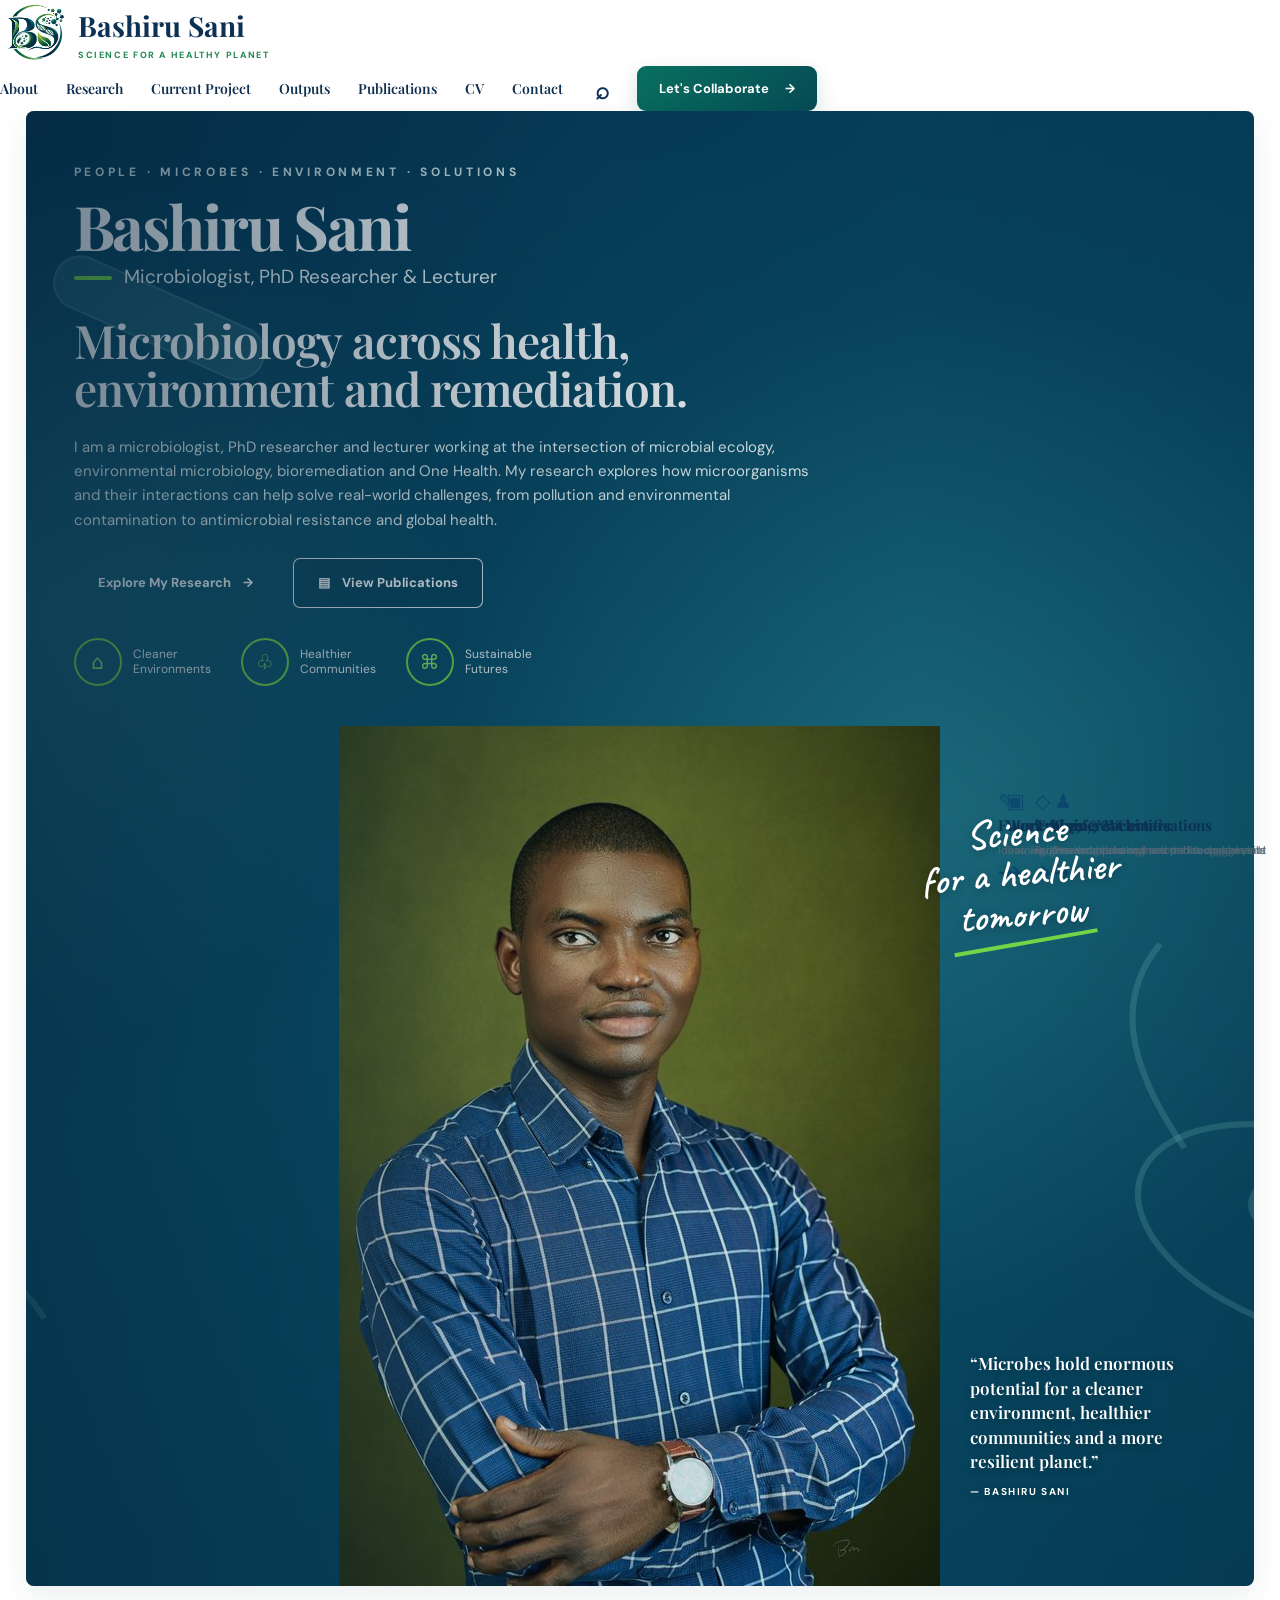
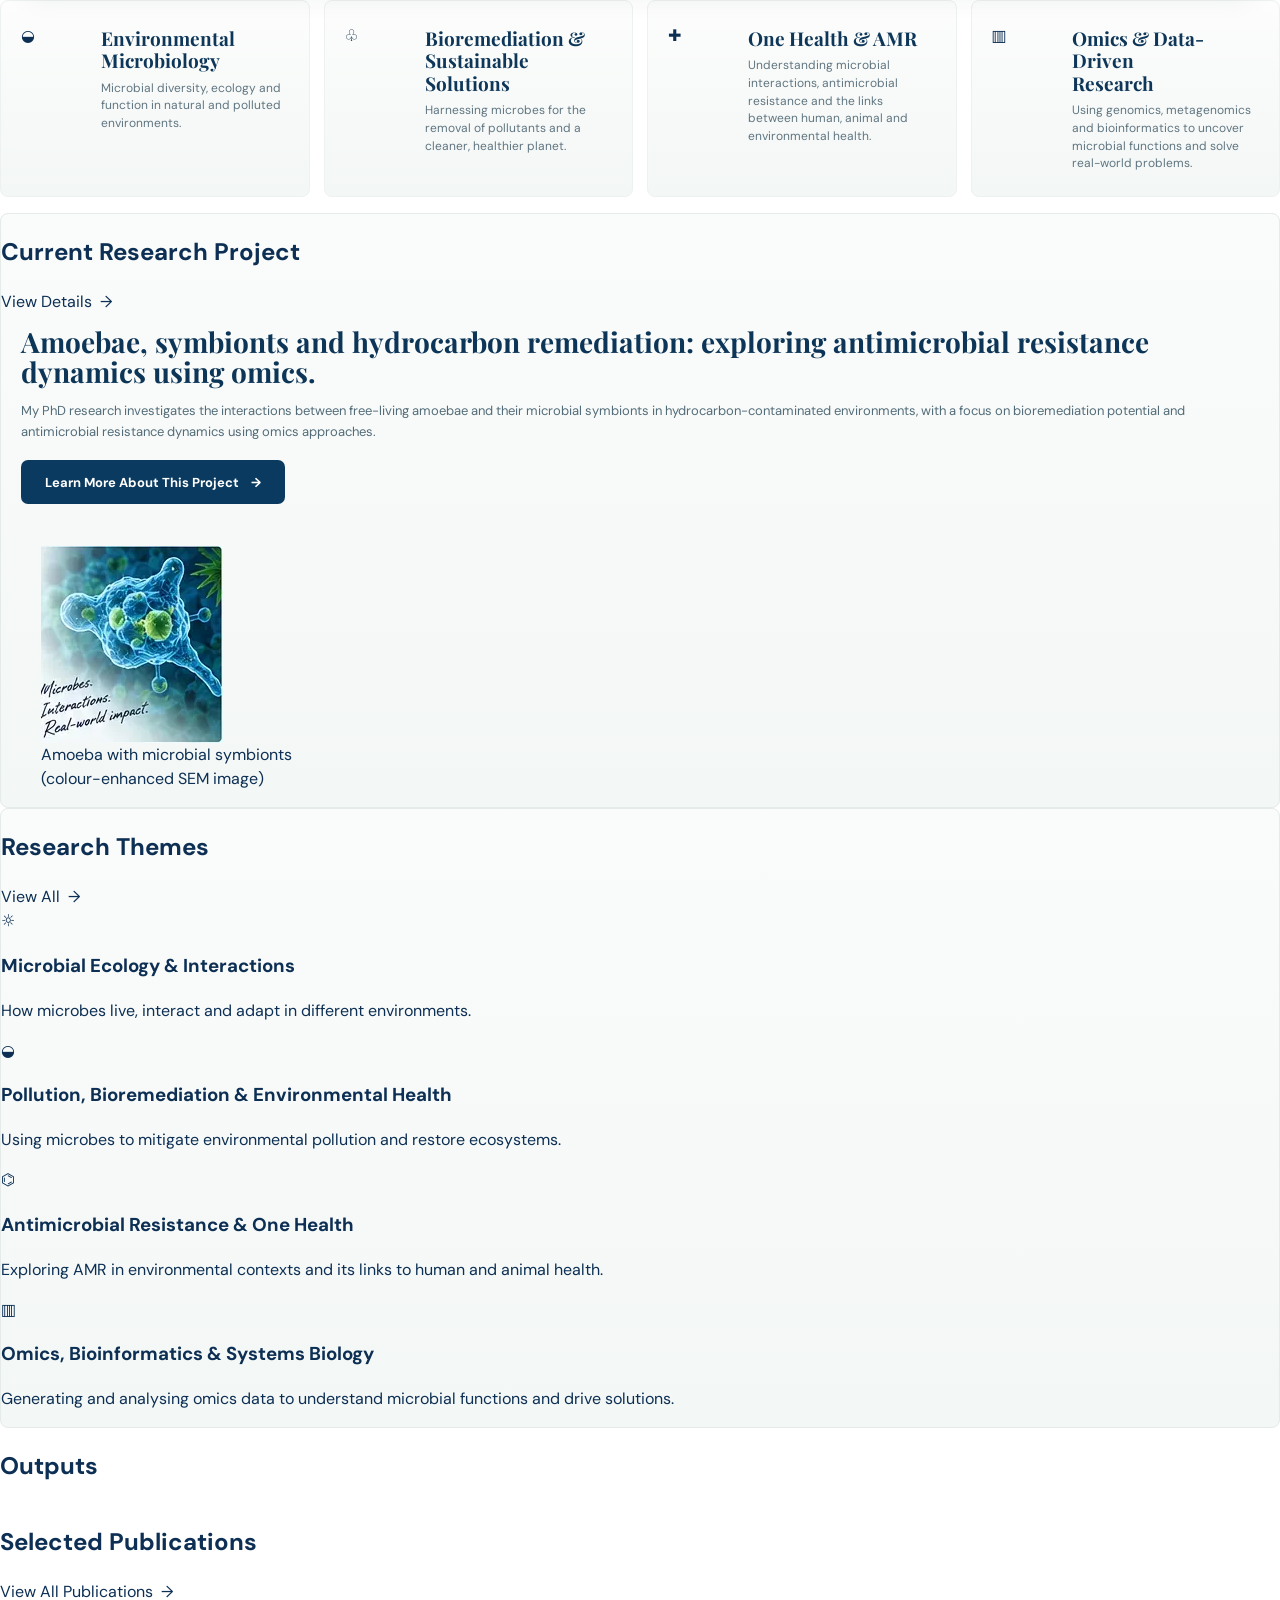
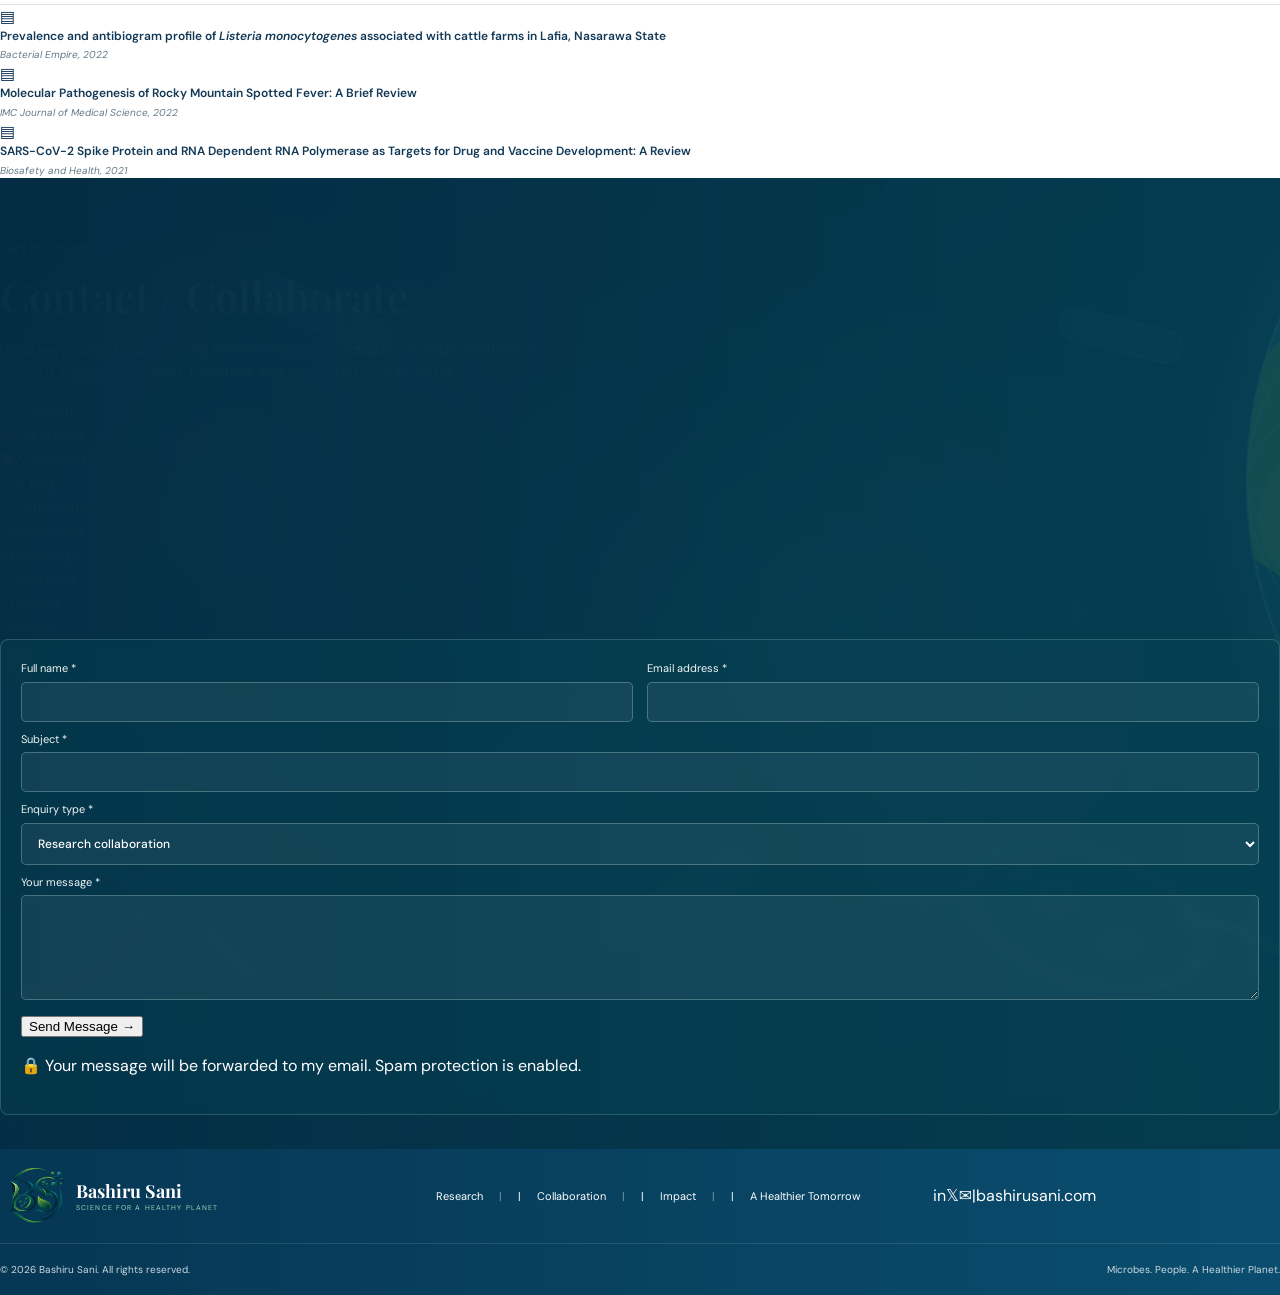
==== commit 55aa45d7: "Deploy approved offline website preview" ====
--- a/index.html
+++ b/index.html
@@ -1,22 +1,145 @@
 <!doctype html>
 <html lang="en">
 <head>
-<meta charset="utf-8"><meta name="viewport" content="width=device-width, initial-scale=1">
+<meta charset="utf-8">
+<meta name="viewport" content="width=device-width, initial-scale=1">
 <title>Bashiru Sani | Microbiologist, PhD Researcher & Lecturer</title>
-<meta name="description" content="Bashiru Sani is a microbiologist, PhD researcher and lecturer working across environmental microbiology, microbial ecology, hydrocarbon bioremediation, One Health, antimicrobial resistance and omics.">
-<link rel="preconnect" href="https://fonts.googleapis.com"><link rel="preconnect" href="https://fonts.gstatic.com" crossorigin>
+<meta name="description" content="Microbiologist, PhD researcher and lecturer working across environmental microbiology, bioremediation, One Health and omics.">
+<link rel="preconnect" href="https://fonts.googleapis.com">
+<link rel="preconnect" href="https://fonts.gstatic.com" crossorigin>
 <link href="https://fonts.googleapis.com/css2?family=Caveat:wght@500;600&family=DM+Sans:wght@400;500;600;700&family=Playfair+Display:wght@600;700&display=swap" rel="stylesheet">
-<link rel="stylesheet" href="styles.css"><link rel="icon" href="assets/favicon.ico">
+<link rel="stylesheet" href="styles.css">
+<link rel="icon" href="assets/favicon.ico">
+<link rel="canonical" href="https://bashirusani.com/">
+<meta property="og:title" content="Bashiru Sani | Microbiologist, PhD Researcher & Lecturer">
+<meta property="og:description" content="Microbiology across health, environment and remediation.">
+<meta property="og:image" content="https://bashirusani.com/assets/bashiru-social-1200x630-optimized.jpg">
+<meta property="og:url" content="https://bashirusani.com/">
+<meta name="twitter:card" content="summary_large_image">
 </head>
 <body>
-<header class="topbar"><div class="page nav"><a class="brand" href="#home"><img src="assets/bashiru-sani-logo.png" alt="Bashiru Sani logo"><span><strong>Bashiru Sani</strong><small>SCIENCE FOR A HEALTHY PLANET</small></span></a><button id="menuBtn" class="menu-btn" aria-expanded="false">Menu</button><nav id="navMenu"><a href="#home">About</a><a href="#research-themes">Research</a><a href="#current-project">Current Project</a><a href="#outputs">Outputs</a><a href="#publications">Publications</a><a href="https://docs.google.com/document/d/17vDOxzqtsOHcAayKgjzzeFXTjSAkQkySaqrLIhNKVGw/edit?usp=drivesdk" target="_blank">CV</a><a href="#contact">Contact</a><span class="search">⌕</span><a class="collab" href="#contact">Let’s Collaborate <span>→</span></a></nav></div></header>
+<header class="site-header">
+  <div class="header-inner">
+    <a class="brand" href="#home">
+      <img src="assets/bashiru-sani-logo.png" alt="Bashiru Sani logo">
+      <span class="brand-copy"><strong>Bashiru Sani</strong><small>SCIENCE FOR A HEALTHY PLANET</small></span>
+    </a>
+    <button class="menu-btn" id="menuBtn" aria-label="Open menu">Menu</button>
+    <nav id="siteNav">
+      <a href="#about">About</a><a href="#themes">Research</a><a href="#project">Current Project</a><a href="#outputs">Outputs</a><a href="#publications">Publications</a><a href="https://docs.google.com/document/d/17vDOxzqtsOHcAayKgjzzeFXTjSAkQkySaqrLIhNKVGw/edit?usp=drivesdk" target="_blank">CV</a><a href="#contact">Contact</a>
+      <span class="search">⌕</span>
+      <a class="collab" href="#contact">Let's Collaborate <b>→</b></a>
+    </nav>
+  </div>
+</header>
+
 <main>
-<section class="hero" id="home"><div class="page hero-grid"><div class="hero-copy"><p class="kicker">PEOPLE · MICROBES · ENVIRONMENT · SOLUTIONS</p><h1>Bashiru Sani</h1><p class="role"><span></span>Microbiologist, PhD Researcher & Lecturer</p><h2>Microbiology across health,<br>environment and remediation.</h2><p class="lead">I am a microbiologist, PhD researcher and lecturer working at the intersection of microbial ecology, environmental microbiology, bioremediation and One Health. My research explores how microorganisms and their interactions can help solve real-world challenges, from pollution and environmental contamination to antimicrobial resistance and global health.</p><div class="hero-actions"><a class="btn green" href="#current-project">Explore My Research <span>→</span></a><a class="btn outline" href="#publications">▤&nbsp; View Publications</a></div><div class="impact-row"><div><span>⌂</span><p>Cleaner<br>Environments</p></div><div><span>♧</span><p>Healthier<br>Communities</p></div><div><span>⌘</span><p>Sustainable<br>Futures</p></div></div></div><div class="hero-person"><p class="script-note">Science<br>for a healthier<br>tomorrow</p><div class="portrait-stage"><img id="heroPortrait" src="assets/bashiru-portrait.jpg" alt="Professional portrait of Bashiru Sani"></div><blockquote>“Microbes hold enormous potential for a cleaner environment, healthier communities and a more resilient planet.”<cite>— BASHIRU SANI</cite></blockquote></div></div></section>
-<section class="focus-strip"><div class="page focus-grid"><article><span class="circle-icon">⌁</span><div><h3>Environmental Microbiology</h3><p>Microbial diversity, ecology and function in natural and polluted environments.</p></div></article><article><span class="circle-icon">♧</span><div><h3>Bioremediation & Sustainable Solutions</h3><p>Harnessing microbes for the removal of pollutants and a cleaner, healthier planet.</p></div></article><article><span class="circle-icon">✚</span><div><h3>One Health & AMR</h3><p>Understanding microbial interactions, antimicrobial resistance and environmental health.</p></div></article><article><span class="circle-icon">▥</span><div><h3>Omics & Data-Driven Research</h3><p>Using genomics, metagenomics and bioinformatics to uncover microbial functions.</p></div></article></div></section>
-<section class="research-area"><div class="page research-grid"><article class="project-card" id="current-project"><div class="section-head"><h2>Current Research Project</h2></div><div class="project-inner"><div class="project-copy"><h3>Amoebae, symbionts and hydrocarbon remediation: exploring antimicrobial resistance dynamics using omics.</h3><p>My PhD research investigates the interactions between free-living amoebae and their microbial symbionts in hydrocarbon-contaminated environments, with a focus on bioremediation potential and antimicrobial resistance dynamics using omics approaches.</p><a class="btn navy" href="#project-details">Learn More About This Project <span>→</span></a></div><div class="amoeba-art"><div class="amoeba"><i></i><i></i><i></i><i></i></div><p>Microbes.<br>Interactions.<br>Real-world impact.</p></div></div></article><article class="themes-card" id="research-themes"><div class="section-head split"><h2>Research Themes</h2><a href="#project-details">View All →</a></div><div class="theme-grid"><div><span class="circle-icon small">◉</span><div><h3>Microbial Ecology & Interactions</h3><p>How microbes live, interact and adapt in different environments.</p></div></div><div><span class="circle-icon small">♧</span><div><h3>Pollution, Bioremediation & Environmental Health</h3><p>Using microbes to mitigate environmental pollution and restore ecosystems.</p></div></div><div><span class="circle-icon small">⌬</span><div><h3>Antimicrobial Resistance & One Health</h3><p>Exploring AMR in environmental contexts and its links to human and animal health.</p></div></div><div><span class="circle-icon small">▥</span><div><h3>Omics, Bioinformatics & Systems Biology</h3><p>Generating and analysing omics data to understand microbial functions and drive solutions.</p></div></div></div></article></div><div class="page project-details" id="project-details"><div><strong>Research question</strong><p>How do amoebae and their associated bacteria and fungi influence microbial community structure, hydrocarbon degradation and antimicrobial resistance dynamics?</p></div><div><strong>Approach</strong><p>Culture-based microbiology, microscopy, qPCR, 16S/ITS/18S sequencing, hydrocarbon analysis and bioinformatics-informed interpretation.</p></div><div><strong>Why it matters</strong><p>Understanding overlooked microbial interactions that may improve environmental remediation while informing One Health-relevant resistance ecology.</p></div></div></section>
-<section class="work-area"><div class="page work-grid"><div id="outputs"><div class="section-head"><h2>Outputs</h2></div><div class="output-grid"><article><span>♟</span><h3>Conferences</h3><p>Presentations and scientific engagements</p><a href="#">→</a></article><article><span>▣</span><h3>Workshops & Webinars</h3><p>Training, knowledge sharing and public engagement</p><a href="#">→</a></article><article><span>◇</span><h3>Training & Certifications</h3><p>Professional development and technical skills</p><a href="#">→</a></article><article><span>✎</span><h3>Future Blog</h3><p>Ideas, insights and updates from the lab and beyond</p><a href="#contact">→</a></article></div></div><div id="publications"><div class="section-head split"><h2>Selected Publications</h2><a href="https://scholar.google.com/citations?user=ZXR2KdUAAAAJ&hl=en" target="_blank">View All Publications →</a></div><div class="pub-list"><article><span>▤</span><div><h3><a href="https://doi.org/10.36547/be.475" target="_blank" rel="noopener">Prevalence and antibiogram profile of <em>Listeria monocytogenes</em> associated with cattle farms in Lafia, Nasarawa State</a></h3><p>Bacterial Empire, 2022</p></div></article><article><span>▤</span><div><h3><a href="https://doi.org/10.55010/imcjms.16.010" target="_blank" rel="noopener">Molecular Pathogenesis of Rocky Mountain Spotted Fever: A Brief Review</a></h3><p>IMC Journal of Medical Science, 2022</p></div></article><article><span>▤</span><div><h3><a href="https://doi.org/10.1016/j.bsheal.2021.07.003" target="_blank" rel="noopener">SARS-CoV-2 Spike Protein and RNA Dependent RNA Polymerase as Targets for Drug and Vaccine Development: A Review</a></h3><p>Biosafety and Health, 2021</p></div></article><article><span>▤</span><div><h3>Breakthrough in SARS-COV-2 Monoclonal Antibodies Development</h3><p>Novel Research in Microbiology Journal, 2021</p></div></article><article><span>▤</span><div><h3>Listerial contamination of raw beef and chevon in North-Central Nigeria: Health Implications</h3><p>IMC Journal of Medical Science, 2019</p></div></article></div></div></div></section>
-<section class="contact" id="contact"><div class="page contact-grid"><div class="contact-copy"><p class="contact-kicker">Get In Touch</p><h2>Contact / Collaborate</h2><p>I’m always open to discussing research ideas, collaboration opportunities, academic and teaching work, professional roles, speaking engagements, or ways to support a cleaner, healthier and more sustainable world.</p><div class="enquiry-icons"><div><span>◎</span><small>Research<br>Collaboration</small></div><div><span>▣</span><small>Academic /<br>Teaching</small></div><div><span>◇</span><small>Professional<br>Opportunities</small></div><div><span>▤</span><small>Speaking /<br>Conference</small></div><div><span>⌕</span><small>General<br>Enquiries</small></div></div></div><form class="contact-form" id="contactForm" action="https://formsubmit.co/bashmodulus+website@gmail.com" method="POST" data-formsubmit="https://formsubmit.co/ajax/bashmodulus+website@gmail.com"><input type="hidden" name="_subject" value="New enquiry from bashirusani.com"><input type="hidden" name="_template" value="table"><div class="field-row"><label>Full name *<input name="name" required></label><label>Email address *<input type="email" name="email" required></label></div><label>Subject *<input name="subject" required></label><label>Enquiry type *<select name="enquiry_type" required><option>Research collaboration</option><option>Academic / teaching</option><option>Professional opportunity</option><option>Speaking / conference</option><option>General enquiry</option></select></label><label>Your message *<textarea name="message" rows="5" required></textarea></label><button class="btn send" type="submit">Send Message <span>→</span></button><p class="form-status" id="formStatus">🔒 Your message will be forwarded to my email. Spam protection is enabled.</p></form></div></section>
+<section class="hero-wrap" id="home">
+  <div class="hero">
+    <div class="hero-copy" id="about">
+      <p class="kicker">PEOPLE · MICROBES · ENVIRONMENT · SOLUTIONS</p>
+      <h1>Bashiru Sani</h1>
+      <p class="role"><span></span>Microbiologist, PhD Researcher &amp; Lecturer</p>
+      <h2>Microbiology across health,<br>environment and remediation.</h2>
+      <p class="lead">I am a microbiologist, PhD researcher and lecturer working at the intersection of microbial ecology, environmental microbiology, bioremediation and One Health. My research explores how microorganisms and their interactions can help solve real-world challenges, from pollution and environmental contamination to antimicrobial resistance and global health.</p>
+      <div class="hero-actions"><a class="btn primary" href="#project">Explore My Research <span>→</span></a><a class="btn outline" href="#publications"><span class="doc">▤</span>View Publications</a></div>
+      <div class="impact-row">
+        <div><span class="impact-icon">⌂</span><p>Cleaner<br>Environments</p></div>
+        <div><span class="impact-icon">♧</span><p>Healthier<br>Communities</p></div>
+        <div><span class="impact-icon">⌘</span><p>Sustainable<br>Futures</p></div>
+      </div>
+    </div>
+    <div class="hero-person">
+      <p class="script-note">Science<br>for a healthier<br>tomorrow</p>
+      <img src="assets/bashiru-portrait.jpg" alt="Portrait of Bashiru Sani">
+      <blockquote>“Microbes hold enormous potential for a cleaner environment, healthier communities and a more resilient planet.”<cite>— BASHIRU SANI</cite></blockquote>
+    </div>
+  </div>
+</section>
+
+<section class="focus-strip">
+  <div class="focus-grid">
+    <article><span class="focus-icon leaf">◒</span><div><h3>Environmental<br>Microbiology</h3><p>Microbial diversity, ecology and function in natural and polluted environments.</p></div></article>
+    <article><span class="focus-icon">♧</span><div><h3>Bioremediation &amp;<br>Sustainable Solutions</h3><p>Harnessing microbes for the removal of pollutants and a cleaner, healthier planet.</p></div></article>
+    <article><span class="focus-icon">✚</span><div><h3>One Health &amp; AMR</h3><p>Understanding microbial interactions, antimicrobial resistance and the links between human, animal and environmental health.</p></div></article>
+    <article><span class="focus-icon">▥</span><div><h3>Omics &amp; Data-Driven<br>Research</h3><p>Using genomics, metagenomics and bioinformatics to uncover microbial functions and solve real-world problems.</p></div></article>
+  </div>
+</section>
+
+<section class="research-row">
+  <article class="project-card" id="project">
+    <div class="section-title"><h2>Current Research Project</h2><a href="#project">View Details&nbsp; →</a></div>
+    <div class="green-rule"></div>
+    <div class="project-layout">
+      <div class="project-copy">
+        <h3>Amoebae, symbionts and hydrocarbon remediation: exploring antimicrobial resistance dynamics using omics.</h3>
+        <p>My PhD research investigates the interactions between free-living amoebae and their microbial symbionts in hydrocarbon-contaminated environments, with a focus on bioremediation potential and antimicrobial resistance dynamics using omics approaches.</p>
+        <a class="btn navy" href="#themes">Learn More About This Project <span>→</span></a>
+      </div>
+      <figure><img src="assets/project-preview.svg" alt="Illustration of amoeba and microbial symbionts"><figcaption>Amoeba with microbial symbionts<br>(colour-enhanced SEM image)</figcaption></figure>
+    </div>
+  </article>
+
+  <article class="themes-card" id="themes">
+    <div class="section-title"><h2>Research Themes</h2><a href="#themes">View All&nbsp; →</a></div>
+    <div class="green-rule"></div>
+    <div class="theme-list">
+      <div><span class="theme-icon">☼</span><section><h3>Microbial Ecology &amp; Interactions</h3><p>How microbes live, interact and adapt in different environments.</p></section></div>
+      <div><span class="theme-icon">◒</span><section><h3>Pollution, Bioremediation &amp; Environmental Health</h3><p>Using microbes to mitigate environmental pollution and restore ecosystems.</p></section></div>
+      <div><span class="theme-icon">⌬</span><section><h3>Antimicrobial Resistance &amp; One Health</h3><p>Exploring AMR in environmental contexts and its links to human and animal health.</p></section></div>
+      <div><span class="theme-icon">▥</span><section><h3>Omics, Bioinformatics &amp; Systems Biology</h3><p>Generating and analysing omics data to understand microbial functions and drive solutions.</p></section></div>
+    </div>
+  </article>
+</section>
+
+<section class="work-row">
+  <article id="outputs">
+    <div class="section-title work-title"><h2>Outputs</h2></div><div class="green-rule"></div>
+    <div class="output-grid">
+      <a class="output-card" href="#outputs"><span>♟</span><h3>Conferences</h3><p>Presentations and scientific engagements</p><b>→</b></a>
+      <a class="output-card" href="#outputs"><span>▣</span><h3>Workshops &amp; Webinars</h3><p>Training, knowledge sharing and public engagement</p><b>→</b></a>
+      <a class="output-card" href="#outputs"><span>◇</span><h3>Training &amp; Certifications</h3><p>Professional development and technical skills</p><b>→</b></a>
+      <a class="output-card" href="#outputs"><span>✎</span><h3>Future Blog</h3><p>Ideas, insights and updates from the lab and beyond</p><b>→</b></a>
+    </div>
+  </article>
+  <article id="publications">
+    <div class="section-title work-title"><h2>Selected Publications</h2><a href="https://scholar.google.com/citations?user=ZXR2KdUAAAAJ&hl=en" target="_blank">View All Publications&nbsp; →</a></div><div class="green-rule"></div>
+    <div class="pub-list">
+      <a href="https://doi.org/10.36547/be.475" target="_blank"><span>▤</span><div><h3>Prevalence and antibiogram profile of <em>Listeria monocytogenes</em> associated with cattle farms in Lafia, Nasarawa State</h3><p>Bacterial Empire, 2022</p></div></a>
+      <a href="https://doi.org/10.55010/imcjms.16.010" target="_blank"><span>▤</span><div><h3>Molecular Pathogenesis of Rocky Mountain Spotted Fever: A Brief Review</h3><p>IMC Journal of Medical Science, 2022</p></div></a>
+      <a href="https://doi.org/10.1016/j.bsheal.2021.07.003" target="_blank"><span>▤</span><div><h3>SARS-CoV-2 Spike Protein and RNA Dependent RNA Polymerase as Targets for Drug and Vaccine Development: A Review</h3><p>Biosafety and Health, 2021</p></div></a>
+    </div>
+  </article>
+</section>
+
+<section class="contact" id="contact">
+  <div class="contact-inner">
+    <div class="contact-copy"><p class="eyebrow">Get In Touch</p><h2>Contact / Collaborate</h2><div class="green-rule"></div><p class="contact-lead">I'm always open to discussing research ideas, collaboration opportunities, or ways to support a cleaner, healthier and more sustainable world.</p>
+      <div class="contact-icons">
+        <div><span>◎</span><small>Research<br>Collaboration</small></div><div><span>▣</span><small>Academic /<br>Teaching</small></div><div><span>◇</span><small>Professional<br>Opportunities</small></div><div><span>▤</span><small>Speaking /<br>Conference</small></div><div><span>⌕</span><small>General<br>Enquiries</small></div>
+      </div>
+    </div>
+    <form class="contact-form" id="contactForm" action="https://formsubmit.co/bashmodulus+website@gmail.com" method="POST" data-formsubmit="https://formsubmit.co/ajax/bashmodulus+website@gmail.com">
+      <input type="hidden" name="_subject" value="New enquiry from bashirusani.com"><input type="hidden" name="_template" value="table">
+      <div class="field-row"><label>Full name *<input name="name" required></label><label>Email address *<input type="email" name="email" required></label></div>
+      <label>Subject *<input name="subject" required></label>
+      <label>Enquiry type *<select name="enquiry_type" required><option>Research collaboration</option><option>Academic / teaching</option><option>Professional opportunity</option><option>Speaking / conference</option><option>General enquiry</option></select></label>
+      <label>Your message *<textarea name="message" rows="4" required></textarea></label>
+      <button type="submit">Send Message <span>→</span></button>
+      <p class="notice" id="formStatus">🔒 Your message will be forwarded to my email. Spam protection is enabled.</p>
+    </form>
+  </div>
+</section>
 </main>
-<footer><div class="page footer-main"><div class="footer-brand"><img src="assets/bashiru-sani-logo.png" alt=""><span><strong>Bashiru Sani</strong><small>SCIENCE FOR A HEALTHY PLANET</small></span></div><div class="footer-links"><a href="#research-themes">Research</a><a href="#contact">Collaboration</a><a href="#outputs">Impact</a><a href="#home">A Healthier Tomorrow</a></div><div class="footer-social"><a href="https://www.linkedin.com/in/bashir-sani/" target="_blank">in</a><a href="https://x.com/BashEya" target="_blank">𝕏</a><a href="mailto:bashmodulus@gmail.com">✉</a><span>|</span><span>bashirusani.com</span></div></div><div class="page footer-bottom"><span>© <span id="year"></span> Bashiru Sani. All rights reserved.</span><span>Microbes. People. A Healthier Planet.</span></div></footer>
+
+<footer>
+  <div class="footer-main">
+    <div class="footer-brand"><img src="assets/bashiru-sani-logo.png" alt=""><span><strong>Bashiru Sani</strong><small>SCIENCE FOR A HEALTHY PLANET</small></span></div>
+    <div class="footer-links"><a href="#themes">Research</a><span>|</span><a href="#contact">Collaboration</a><span>|</span><a href="#outputs">Impact</a><span>|</span><a href="#home">A Healthier Tomorrow</a></div>
+    <div class="social"><a href="https://www.linkedin.com/in/bashir-sani/" target="_blank">in</a><a href="https://x.com/BashEya" target="_blank">𝕏</a><a href="mailto:bashmodulus@gmail.com">✉</a><span>|</span><span>bashirusani.com</span></div>
+  </div>
+  <div class="footer-bottom"><span>© 2026 Bashiru Sani. All rights reserved.</span><span>Microbes. People. A Healthier Planet.</span></div>
+</footer>
 <script src="script.js"></script>
-</body></html>+</body>
+</html>
--- a/styles.css
+++ b/styles.css
@@ -1,45 +1 @@
-:root{
-  --navy:#082f52;--navy2:#0b4264;--deep:#063b49;--teal:#0a5661;--green:#46a33f;--lime:#72cf45;--ink:#0e3153;--muted:#647986;--line:#e0e8e5;--paper:#fff;--soft:#f6f9f7;
-}
-*{box-sizing:border-box}
-html{scroll-behavior:smooth;scroll-padding-top:90px}
-body{margin:0;background:#fff;color:var(--ink);font-family:"DM Sans",system-ui,-apple-system,sans-serif;line-height:1.5}
-a{color:inherit;text-decoration:none}img{max-width:100%;display:block}
-.page{width:min(96vw,1800px);margin-inline:auto}
-.topbar{position:sticky;top:0;z-index:100;background:#fff;border-bottom:1px solid #edf1ef;box-shadow:0 2px 12px rgba(6,48,75,.05)}
-.nav{min-height:86px;display:flex;align-items:center;gap:30px}
-.brand{display:flex;align-items:center;gap:12px;margin-right:auto;min-width:max-content}
-.brand img{width:62px;height:62px;object-fit:contain}
-.brand span{display:flex;flex-direction:column;line-height:1.02}
-.brand strong{font:700 27px "Playfair Display",serif;color:#0d3456}
-.brand small{margin-top:7px;font-size:9px;letter-spacing:.19em;color:#2d8e55;font-weight:700}
-nav{display:flex;align-items:center;gap:25px;font:600 13px "Playfair Display",serif;color:#0e3456}
-nav>a:hover{color:#328b50}.search{font-size:24px;line-height:1;color:#0c3558}
-.collab{font-family:"DM Sans",sans-serif!important;font-size:12px!important;font-weight:700!important;color:#fff!important;background:linear-gradient(135deg,#075f59,#083f4c);padding:13px 20px;border-radius:8px;display:inline-flex;gap:14px;align-items:center;box-shadow:0 7px 18px rgba(6,77,75,.16)}
-.menu-btn{display:none;border:1px solid #ccd8d5;background:#fff;border-radius:8px;padding:9px 14px;color:#0e3456;font-weight:700}
-.hero{width:96vw;margin:0 auto 14px;position:relative;overflow:hidden;border-radius:0 0 10px 10px;color:#fff;background:#073d55 url('assets/hero-earth-microbes.svg') center/cover no-repeat;box-shadow:0 8px 24px rgba(5,45,70,.08)}
-.hero:after{content:"";position:absolute;inset:0;background:linear-gradient(90deg,rgba(2,28,48,.52) 0%,rgba(2,35,54,.18) 44%,rgba(1,33,49,.08) 72%,rgba(0,27,45,.12) 100%);pointer-events:none}
-.hero-grid{position:relative;z-index:2;display:grid;grid-template-columns:54% 46%;min-height:650px;align-items:stretch}
-.hero-copy{padding:56px 34px 40px 22px;align-self:center}
-.kicker{margin:0 0 12px;font-size:12px;letter-spacing:.28em;font-weight:700;color:#d6ece7}
-.hero-copy h1{font:700 clamp(62px,5.6vw,92px)/.94 "Playfair Display",serif;letter-spacing:-.04em;margin:0 0 8px;color:#fff}
-.role{margin:0 0 22px;font-size:19px;color:#f0f6f4;display:flex;align-items:center;gap:12px}.role span{width:38px;height:4px;border-radius:3px;background:var(--lime)}
-.hero-copy h2{font:600 clamp(42px,4.1vw,68px)/1.02 "Playfair Display",serif;letter-spacing:-.025em;margin:0 0 20px;color:#fff;max-width:920px}
-.lead{max-width:820px;font-size:15px;line-height:1.62;color:#edf5f3;margin:0}
-.hero-actions{display:flex;gap:16px;flex-wrap:wrap;margin-top:26px}.btn{border:0;border-radius:7px;min-height:50px;padding:0 23px;display:inline-flex;align-items:center;justify-content:center;gap:12px;font:700 13px "DM Sans",sans-serif;cursor:pointer;transition:.18s ease}.btn:hover{transform:translateY(-1px)}
-.btn.green{background:linear-gradient(135deg,#2c9746,#66bd3d);color:#fff;box-shadow:0 8px 22px rgba(37,130,61,.24)}.btn.outline{border:1px solid rgba(255,255,255,.82);color:#fff;background:rgba(0,0,0,.08)}.btn.navy{background:#0a3a5f;color:#fff;margin-top:18px;min-height:44px}
-.impact-row{display:flex;gap:28px;flex-wrap:wrap;margin-top:30px}.impact-row>div{display:flex;align-items:center;gap:10px}.impact-row span{width:48px;height:48px;border:2px solid #79d44c;border-radius:50%;display:grid;place-items:center;color:#91e460;font-size:20px}.impact-row p{font-size:12px;line-height:1.25;color:#f2f7f5;margin:0}
-.hero-person{position:relative;min-height:650px;display:flex;align-items:flex-end;justify-content:center}
-.portrait-stage{position:absolute;inset:35px 10% 0 4%;display:flex;align-items:flex-end;justify-content:center;z-index:2;pointer-events:none}.portrait-stage img,.portrait-stage canvas{width:min(620px,88%);height:auto;max-height:625px;object-fit:contain;object-position:center bottom;filter:drop-shadow(0 28px 32px rgba(0,0,0,.22));mix-blend-mode:normal}
-.script-note{position:absolute;z-index:5;top:76px;right:6%;margin:0;color:#fff;font:600 42px/1.03 "Caveat",cursive;text-align:center;transform:rotate(-6deg);text-shadow:0 2px 8px rgba(0,0,0,.22)}.script-note:after{content:"";display:block;width:150px;height:4px;background:var(--lime);margin:7px auto 0;transform:rotate(-5deg)}
-.hero-person blockquote{position:absolute;z-index:5;right:3%;bottom:80px;width:245px;margin:0;color:#fff;font:600 18px/1.42 "Playfair Display",serif;text-shadow:0 2px 8px rgba(0,0,0,.26)}.hero-person cite{display:block;margin-top:11px;font:700 10px "DM Sans",sans-serif;letter-spacing:.16em;font-style:normal}
-.focus-strip{background:#fff;padding:0 0 16px}.focus-grid{display:grid;grid-template-columns:repeat(4,1fr);gap:14px}.focus-grid article{display:grid;grid-template-columns:64px 1fr;gap:14px;align-items:start;min-height:150px;padding:22px 20px;background:linear-gradient(180deg,#fbfcfb,#f3f7f4);border:1px solid #edf1ef;border-radius:8px}.circle-icon{width:58px;height:58px;border-radius:50%;display:grid;place-items:center;background:#e4f2e7;color:#277f48;font-size:27px}.circle-icon.small{width:54px;height:54px;font-size:22px}.focus-grid h3{font:700 19px/1.17 "Playfair Display",serif;color:#0e3659;margin:2px 0 8px}.focus-grid p{font-size:12px;line-height:1.45;color:#607581;margin:0}
-.research-area{background:#fff;padding:0 0 16px}.research-grid{display:grid;grid-template-columns:56% 44%;gap:14px}.project-card,.themes-card{background:linear-gradient(180deg,#fafcfb,#f2f6f4);border:1px solid #e4ebe8;border-radius:8px;overflow:hidden}.section-head{padding:18px 20px 5px;position:relative}.section-head:after{content:"";display:block;width:36px;height:3px;background:#53ad3e;margin-top:7px}.section-head.split{display:flex;align-items:flex-start;justify-content:space-between;gap:12px}.section-head.split a{font-size:11px;font-weight:700;color:#0a4c78;white-space:nowrap;margin-top:5px}.section-head h2{font:700 28px/1.1 "Playfair Display",serif;margin:0;color:#0d3557}.project-inner{display:grid;grid-template-columns:58% 42%;min-height:380px}.project-copy{padding:7px 18px 24px}.project-copy h3{font:700 27px/1.08 "Playfair Display",serif;color:#0d3557;margin:5px 0 14px}.project-copy p{font-size:13px;line-height:1.55;color:#536c79;margin:0}.amoeba-art{position:relative;display:flex;align-items:flex-end;justify-content:center;overflow:hidden;background:radial-gradient(circle at 46% 36%,#d7f0ea 0 16%,#8cc8cf 17% 31%,#e9f5f1 32% 48%,#d6ece4 66%,#f6faf7 100%)}.amoeba{position:absolute;left:50%;top:43%;width:250px;height:250px;transform:translate(-50%,-50%) rotate(-9deg);border-radius:43% 57% 52% 48%;background:radial-gradient(circle at 40% 35%,rgba(245,255,252,.95),rgba(131,205,200,.78) 25%,rgba(36,116,128,.69) 57%,rgba(12,69,92,.80));box-shadow:0 0 0 10px rgba(255,255,255,.24),0 16px 38px rgba(29,89,104,.18)}.amoeba:before,.amoeba:after{content:"";position:absolute;border-radius:50%;background:#68a561;box-shadow:0 0 0 9px rgba(220,245,228,.46)}.amoeba:before{width:54px;height:54px;left:54px;top:69px}.amoeba:after{width:38px;height:38px;right:52px;bottom:61px}.amoeba i{position:absolute;border-radius:50%;background:rgba(225,248,239,.74);border:2px solid rgba(255,255,255,.55)}.amoeba i:nth-child(1){width:30px;height:30px;right:48px;top:37px}.amoeba i:nth-child(2){width:24px;height:24px;left:72px;bottom:38px}.amoeba i:nth-child(3){width:34px;height:34px;left:111px;top:111px}.amoeba i:nth-child(4){width:15px;height:15px;right:83px;top:104px}.amoeba-art p{position:relative;z-index:2;margin:0 0 35px;color:#143d5e;font:600 24px/1.08 "Caveat",cursive;text-align:center;transform:rotate(-8deg)}
-.theme-grid{display:grid;grid-template-columns:1fr 1fr;gap:10px;padding:10px 16px 16px}.theme-grid>div{display:grid;grid-template-columns:60px 1fr;gap:12px;min-height:150px;padding:14px;background:rgba(255,255,255,.8);border:1px solid #e8efec;border-radius:6px}.theme-grid h3{font:700 16px/1.14 "Playfair Display",serif;color:#0d3557;margin:4px 0 7px}.theme-grid p{font-size:11px;line-height:1.45;color:#5a727f;margin:0}
-.project-details{display:grid;grid-template-columns:repeat(3,1fr);gap:1px;background:#dfe8e4;border:1px solid #dfe8e4;border-radius:6px;overflow:hidden;margin-top:12px}.project-details>div{background:#f8faf9;padding:15px 18px}.project-details strong{font:700 13px "Playfair Display",serif;color:#0d3557}.project-details p{font-size:11px;line-height:1.48;color:#607581;margin:6px 0 0}
-.work-area{background:#fff;padding:8px 0 24px}.work-grid{display:grid;grid-template-columns:56% 44%;gap:28px}.output-grid{display:grid;grid-template-columns:repeat(4,1fr);gap:10px}.output-grid article{position:relative;min-height:205px;padding:18px 16px;background:linear-gradient(180deg,#fbfcfb,#f4f7f5);border:1px solid #e5ece9;border-radius:7px}.output-grid article>span{display:block;font-size:28px;color:#0b4166;margin-bottom:10px}.output-grid h3{font:700 16px/1.2 "Playfair Display",serif;color:#0e3658;margin:0 0 8px}.output-grid p{font-size:11px;line-height:1.5;color:#627783;margin:0}.output-grid a{position:absolute;right:14px;bottom:12px;font-size:21px;color:#0d4f78}.pub-list{border-top:1px solid #dfe7e4}.pub-list article{display:grid;grid-template-columns:32px 1fr;gap:10px;padding:13px 0;border-bottom:1px solid #e3eae7}.pub-list>article>span{font-size:20px;color:#0c4c74}.pub-list h3{font:600 13px/1.32 "DM Sans",sans-serif;color:#123956;margin:0 0 3px}.pub-list p{font-size:11px;color:#647986;margin:0;font-style:italic}
-.contact{position:relative;overflow:hidden;background:#063b55;color:#fff;padding:42px 0 34px}.contact:before{content:"";position:absolute;inset:0;background:linear-gradient(90deg,rgba(4,44,67,.94),rgba(4,59,76,.82)),url('assets/hero-earth-microbes.svg') center/cover no-repeat;opacity:.95}.contact-grid{position:relative;z-index:2;display:grid;grid-template-columns:44% 56%;gap:48px;align-items:center}.contact-kicker{font-size:15px;letter-spacing:.04em;margin:0 0 5px}.contact-copy h2{font:600 44px/1.04 "Playfair Display",serif;margin:0 0 18px}.contact-copy>p:not(.contact-kicker){max-width:620px;font-size:15px;line-height:1.55;color:#f0f6f4}.enquiry-icons{display:grid;grid-template-columns:repeat(5,1fr);gap:16px;margin-top:30px}.enquiry-icons>div{text-align:center}.enquiry-icons span{width:42px;height:42px;border:2px solid #7ed64d;border-radius:50%;display:grid;place-items:center;margin:0 auto 8px;color:#8fe35e;font-size:18px}.enquiry-icons small{font-size:10px;line-height:1.2;color:#f1f6f4}.contact-form{background:rgba(8,72,89,.45);border:1px solid rgba(193,235,226,.28);border-radius:10px;padding:22px;backdrop-filter:blur(3px)}.contact-form label{display:block;font-size:11px;color:#f0f6f4;margin-bottom:9px}.field-row{display:grid;grid-template-columns:1fr 1fr;gap:14px}.contact-form input,.contact-form select,.contact-form textarea{width:100%;margin-top:5px;background:rgba(255,255,255,.06);border:1px solid rgba(208,237,231,.28);border-radius:5px;color:#fff;padding:11px 12px;font:500 12px "DM Sans",sans-serif;outline:none}.contact-form select option{color:#111}.contact-form textarea{resize:vertical;min-height:105px}.btn.send{width:100%;background:linear-gradient(90deg,#6ce7bd,#6ed7b4);color:#062e47;min-height:48px;font-size:13px}.form-status{text-align:center;font-size:9px;color:#cce7e1;margin:10px 0 0}
-footer{background:#073b5a;color:#fff}.footer-main{min-height:82px;display:grid;grid-template-columns:1fr 1.3fr 1fr;gap:20px;align-items:center;border-bottom:1px solid rgba(255,255,255,.08)}.footer-brand{display:flex;align-items:center;gap:10px}.footer-brand img{width:50px}.footer-brand span{display:flex;flex-direction:column}.footer-brand strong{font:700 16px "Playfair Display",serif}.footer-brand small{font-size:7px;letter-spacing:.16em;color:#a9d9ca}.footer-links,.footer-social{display:flex;justify-content:center;gap:17px;align-items:center;font-size:10px}.footer-social{justify-content:flex-end}.footer-social a{font-size:15px}.footer-bottom{min-height:48px;display:flex;justify-content:space-between;align-items:center;font-size:9px;color:#a1b8c0}
-@media(max-width:1200px){.page{width:94vw}.nav{gap:18px}nav{gap:14px;font-size:11px}.hero-grid{grid-template-columns:56% 44%}.hero-copy h1{font-size:62px}.hero-copy h2{font-size:46px}.lead{font-size:13px}.script-note{font-size:34px}.hero-person blockquote{font-size:15px;width:205px}.focus-grid h3{font-size:16px}.research-grid,.work-grid{grid-template-columns:1fr}.project-inner{grid-template-columns:58% 42%}.theme-grid{grid-template-columns:repeat(4,1fr)}.theme-grid>div{grid-template-columns:52px 1fr}.contact-grid{grid-template-columns:40% 60%;gap:28px}}
-@media(max-width:860px){.page{width:94vw}.nav{min-height:72px}.brand img{width:50px;height:50px}.brand strong{font-size:20px}.brand small{font-size:7px}.menu-btn{display:block}nav{display:none;position:absolute;top:72px;left:3vw;right:3vw;flex-direction:column;align-items:stretch;background:#fff;padding:12px;border-radius:8px;box-shadow:0 18px 40px rgba(0,35,53,.16)}nav.open{display:flex}nav a{padding:9px;border-bottom:1px solid #edf1ef}.search{display:none}.collab{justify-content:center;margin-top:4px}.hero{width:96vw}.hero-grid{grid-template-columns:58% 42%;min-height:520px}.hero-copy{padding:30px 12px 26px 8px}.kicker{font-size:7px;letter-spacing:.17em}.hero-copy h1{font-size:38px}.role{font-size:11px;gap:7px;margin-bottom:12px}.role span{width:24px;height:3px}.hero-copy h2{font-size:30px;margin-bottom:11px}.lead{font-size:9.5px;line-height:1.46}.hero-actions{gap:8px;margin-top:14px}.btn{min-height:38px;padding:0 12px;font-size:9px}.impact-row{gap:11px;margin-top:16px}.impact-row span{width:34px;height:34px;font-size:14px}.impact-row p{font-size:8px}.portrait-stage{inset:44px -2% 0 -2%}.portrait-stage img,.portrait-stage canvas{width:105%;max-height:470px}.script-note{font-size:24px;top:34px;right:1%}.script-note:after{width:80px;height:3px}.hero-person blockquote{font-size:10px;right:1%;bottom:42px;width:135px}.hero-person cite{font-size:6px}.focus-grid{grid-template-columns:1fr 1fr}.focus-grid article{min-height:120px;padding:14px;grid-template-columns:48px 1fr}.circle-icon{width:44px;height:44px;font-size:20px}.focus-grid h3{font-size:14px}.focus-grid p{font-size:9px}.research-grid{grid-template-columns:1fr}.theme-grid{grid-template-columns:1fr 1fr}.project-details{grid-template-columns:1fr}.work-grid{grid-template-columns:1fr}.output-grid{grid-template-columns:1fr 1fr}.contact-grid{grid-template-columns:1fr}.enquiry-icons{grid-template-columns:repeat(5,1fr)}.footer-main{grid-template-columns:1fr;justify-items:center;padding:18px 0}.footer-social{justify-content:center}.footer-bottom{flex-direction:column;justify-content:center;gap:4px;padding:9px 0}}
-@media(max-width:520px){.hero-grid{grid-template-columns:59% 41%;min-height:470px}.hero-copy h1{font-size:31px}.hero-copy h2{font-size:23px}.lead{font-size:8.2px}.hero-actions{flex-direction:column}.hero-actions .btn{width:100%}.impact-row{display:grid;grid-template-columns:repeat(3,1fr);gap:6px}.impact-row>div{gap:4px}.impact-row span{width:30px;height:30px;font-size:12px}.impact-row p{font-size:7px}.portrait-stage{inset:58px -10% 0 -10%}.portrait-stage img,.portrait-stage canvas{width:118%;max-height:405px}.script-note{font-size:18px;top:26px;right:-1%}.hero-person blockquote{font-size:8px;width:105px;bottom:35px}.focus-grid{grid-template-columns:1fr 1fr;gap:8px}.focus-grid article{grid-template-columns:38px 1fr;padding:10px;min-height:100px}.circle-icon{width:36px;height:36px;font-size:17px}.focus-grid h3{font-size:12px}.focus-grid p{font-size:7.5px}.section-head h2{font-size:23px}.project-inner{grid-template-columns:1fr}.amoeba-art{min-height:230px}.theme-grid{grid-template-columns:1fr}.output-grid{grid-template-columns:1fr 1fr}.output-grid article{min-height:160px}.contact-copy h2{font-size:34px}.enquiry-icons{grid-template-columns:repeat(3,1fr);row-gap:18px}.field-row{grid-template-columns:1fr}}
+:root{--navy:#082f52;--navy-deep:#062b48;--blue:#0d4b73;--green:#2b9d62;--green2:#67c641;--ink:#0d2f54;--text:#294760;--muted:#617788;--line:#e3ebe8;--soft:#f6f9f8;--white:#fff}*{box-sizing:border-box}html{scroll-behavior:smooth;scroll-padding-top:86px}body{margin:0;background:#fff;color:var(--ink);font-family:"DM Sans",system-ui,-apple-system,BlinkMacSystemFont,"Segoe UI",sans-serif;line-height:1.5}a{color:inherit;text-decoration:none}img{max-width:100%;display:block}.page{width:min(96vw,1560px);margin-inline:auto}.topbar{position:sticky;top:0;z-index:1000;background:rgba(255,255,255,.98);border-bottom:1px solid #edf2ef;box-shadow:0 2px 12px rgba(11,47,77,.05)}.nav{min-height:88px;display:flex;align-items:center;gap:26px}.brand{display:flex;align-items:center;gap:12px;margin-right:auto;min-width:max-content}.brand img{width:66px;height:66px;object-fit:contain}.brand span{display:flex;flex-direction:column;line-height:1}.brand strong{font:700 28px "Playfair Display",serif;color:#0d3154}.brand small{margin-top:7px;font-size:9px;letter-spacing:.18em;color:#278956;font-weight:800}nav{display:flex;align-items:center;gap:28px;font:600 14px "Playfair Display",serif;color:#102f50}nav>a{transition:.2s ease}nav>a:hover{color:#2c8e56}.search{font-size:24px;line-height:1;color:#0d3154;margin-left:4px}.collab{font-family:"DM Sans",sans-serif!important;font-size:13px!important;font-weight:700!important;color:#fff!important;background:linear-gradient(135deg,#08705f,#064a55);padding:14px 22px;border-radius:9px;display:inline-flex;align-items:center;gap:16px;box-shadow:0 7px 20px rgba(4,77,72,.16)}.menu-btn{display:none;border:1px solid #ccd8d5;background:#fff;border-radius:8px;padding:9px 14px;color:#0e3456;font-weight:700}.hero{width:min(96vw,1600px);margin:0 auto 14px;position:relative;overflow:hidden;border-radius:8px;color:#fff;background:#063d5a url('assets/hero-earth-microbes.svg') center/cover no-repeat;box-shadow:0 10px 28px rgba(5,45,70,.08)}.hero::before{content:"";position:absolute;inset:0;background:linear-gradient(90deg,rgba(4,34,58,.56) 0%,rgba(5,43,66,.20) 47%,rgba(4,39,61,.10) 72%,rgba(2,30,51,.22) 100%);z-index:1}.hero-grid{position:relative;z-index:2;display:grid;grid-template-columns:52% 48%;min-height:625px}.hero-copy{align-self:center;padding:52px 22px 40px 48px}.kicker{margin:0 0 16px;font-size:12px;letter-spacing:.31em;font-weight:700;color:#dceeed}.hero-copy h1{font:700 clamp(60px,4.8vw,84px)/.95 "Playfair Display",serif;letter-spacing:-.035em;margin:0 0 8px;color:#fff}.role{margin:0 0 24px;font-size:19px;color:#f2f8f7;display:flex;align-items:center;gap:12px}.role span{width:38px;height:4px;border-radius:4px;background:#74d542}.hero-copy h2{font:600 clamp(40px,3.6vw,60px)/1.05 "Playfair Display",serif;letter-spacing:-.02em;margin:0 0 22px;color:#fff;max-width:760px}.lead{max-width:760px;font-size:15px;line-height:1.62;color:#edf5f4;margin:0}.hero-actions{display:flex;gap:16px;flex-wrap:wrap;margin-top:26px}.btn{border:0;border-radius:7px;min-height:50px;padding:0 24px;display:inline-flex;align-items:center;justify-content:center;gap:12px;font:700 13px "DM Sans",sans-serif;cursor:pointer;transition:.18s ease}.btn:hover{transform:translateY(-1px)}.btn.green{background:linear-gradient(135deg,#2c9b45,#6bc53d);color:#fff;box-shadow:0 8px 22px rgba(37,130,61,.25)}.btn.outline{border:1px solid rgba(255,255,255,.9);color:#fff;background:rgba(0,0,0,.08)}.btn.navy{background:#0a3a5f;color:#fff;margin-top:18px;min-height:44px}.impact-row{display:flex;gap:30px;flex-wrap:wrap;margin-top:30px}.impact-row>div{display:flex;align-items:center;gap:11px}.impact-row span{width:48px;height:48px;border:2px solid #77d346;border-radius:50%;display:grid;place-items:center;color:#91e460;font-size:20px}.impact-row p{font-size:12px;line-height:1.24;color:#f2f7f5;margin:0}.hero-person{position:relative;min-height:625px;display:flex;align-items:flex-end;justify-content:center}.portrait-stage{position:absolute;inset:14px 9% 0 0;display:flex;align-items:flex-end;justify-content:center;z-index:2;pointer-events:none}.portrait-stage img,.portrait-stage canvas{width:min(600px,92%);height:auto;max-height:615px;object-fit:contain;object-position:center bottom;filter:drop-shadow(0 28px 36px rgba(0,0,0,.22))}.script-note{position:absolute;z-index:5;top:86px;right:11%;margin:0;color:#fff;font:600 40px/1.02 "Caveat",cursive;text-align:center;transform:rotate(-5deg);text-shadow:0 2px 8px rgba(0,0,0,.23)}.script-note:after{content:"";display:block;width:145px;height:4px;background:#72d447;margin:7px auto 0;transform:rotate(-5deg)}.hero-person blockquote{position:absolute;z-index:5;right:4%;bottom:88px;width:235px;margin:0;color:#fff;font:600 17px/1.44 "Playfair Display",serif;text-shadow:0 2px 8px rgba(0,0,0,.26)}.hero-person cite{display:block;margin-top:11px;font:700 10px "DM Sans",sans-serif;letter-spacing:.16em;font-style:normal}.focus-strip{background:#fff;padding:0 0 16px}.focus-grid{display:grid;grid-template-columns:repeat(4,1fr);gap:14px}.focus-grid article{display:grid;grid-template-columns:66px 1fr;gap:14px;align-items:start;min-height:170px;padding:23px 20px;background:linear-gradient(180deg,#fcfdfc,#f3f7f5);border:1px solid #edf1ef;border-radius:8px}.circle-icon{width:58px;height:58px;border-radius:50%;display:grid;place-items:center;background:#e6f3e8;color:#267f48;font-size:27px}.circle-icon.small{width:52px;height:52px;font-size:22px}.focus-grid h3{font:700 19px/1.18 "Playfair Display",serif;color:#0e3659;margin:3px 0 8px}.focus-grid p{font-size:12px;line-height:1.48;color:#607581;margin:0}.research-area{background:#fff;padding:0 0 14px}.research-grid{display:grid;grid-template-columns:56% 44%;gap:14px}.project-card,.themes-card{background:linear-gradient(180deg,#fafcfb,#f3f7f5);border:1px solid #e4ebe8;border-radius:8px;overflow:hidden}.section-head{padding:18px 20px 5px;position:relative}.section-head:after{content:"";display:block;width:36px;height:3px;background:#53ad3e;margin-top:7px}.section-head.split{display:flex;align-items:flex-start;justify-content:space-between;gap:12px}.section-head.split a{font-size:11px;font-weight:700;color:#0a4c78;white-space:nowrap;margin-top:5px}.section-head h2{font:700 28px/1.1 "Playfair Display",serif;margin:0;color:#0d3557}.project-inner{display:grid;grid-template-columns:55% 45%;min-height:390px}.project-copy{padding:8px 20px 26px}.project-copy h3{font:700 28px/1.08 "Playfair Display",serif;color:#0d3557;margin:5px 0 14px}.project-copy p{font-size:13px;line-height:1.58;color:#536c79;margin:0}.amoeba-art{position:relative;display:flex;align-items:flex-end;justify-content:center;overflow:hidden;background:radial-gradient(circle at 50% 35%,#eaf8f3 0 14%,#96d2d3 15% 30%,#d8f0eb 31% 50%,#eaf5f1 72%,#f8fbf9 100%)}.amoeba{position:absolute;left:50%;top:42%;width:260px;height:245px;transform:translate(-50%,-50%) rotate(-8deg);border-radius:43% 57% 52% 48%;background:radial-gradient(circle at 40% 35%,rgba(245,255,252,.98),rgba(110,198,198,.82) 25%,rgba(21,116,138,.74) 57%,rgba(7,64,93,.82));box-shadow:0 0 0 10px rgba(255,255,255,.24),0 16px 38px rgba(29,89,104,.18)}.amoeba:before,.amoeba:after{content:"";position:absolute;border-radius:50%;background:#68a561;box-shadow:0 0 0 9px rgba(220,245,228,.46)}.amoeba:before{width:54px;height:54px;left:54px;top:69px}.amoeba:after{width:38px;height:38px;right:52px;bottom:61px}.amoeba i{position:absolute;border-radius:50%;background:rgba(225,248,239,.74);border:2px solid rgba(255,255,255,.55)}.amoeba i:nth-child(1){width:30px;height:30px;right:48px;top:37px}.amoeba i:nth-child(2){width:24px;height:24px;left:72px;bottom:38px}.amoeba i:nth-child(3){width:34px;height:34px;left:111px;top:111px}.amoeba i:nth-child(4){width:15px;height:15px;right:83px;top:104px}.amoeba-art p{position:relative;z-index:2;margin:0 0 28px;color:#143d5e;font:600 24px/1.08 "Caveat",cursive;text-align:center;transform:rotate(-7deg)}.theme-grid{display:grid;grid-template-columns:1fr;gap:9px;padding:10px 14px 14px}.theme-grid>div{display:grid;grid-template-columns:58px 1fr;gap:12px;min-height:80px;padding:12px;background:#fff;border:1px solid #e7eeeb;border-radius:7px}.theme-grid h3{font:700 15px/1.18 "Playfair Display",serif;color:#0d3557;margin:4px 0 5px}.theme-grid p{font-size:11px;line-height:1.42;color:#5a727f;margin:0}.project-details{display:none}.work-area{background:#fff;padding:6px 0 18px}.work-grid{display:grid;grid-template-columns:54% 46%;gap:22px}.output-grid{display:grid;grid-template-columns:repeat(4,1fr);gap:10px}.output-grid article{position:relative;min-height:178px;padding:17px 15px;background:linear-gradient(180deg,#fbfcfb,#f4f7f5);border:1px solid #e5ece9;border-radius:7px}.output-grid article>span{display:block;font-size:27px;color:#0b4166;margin-bottom:10px}.output-grid h3{font:700 15px/1.2 "Playfair Display",serif;color:#0e3658;margin:0 0 8px}.output-grid p{font-size:11px;line-height:1.46;color:#627783;margin:0}.output-grid a{position:absolute;right:14px;bottom:12px;font-size:20px;color:#0d4f78}.pub-list{border-top:1px solid #dfe7e4}.pub-list article{display:grid;grid-template-columns:30px 1fr;gap:10px;padding:11px 0;border-bottom:1px solid #e3eae7}.pub-list>article>span{font-size:18px;color:#0c4c74}.pub-list h3{font:600 12px/1.3 "DM Sans",sans-serif;color:#123956;margin:0 0 3px}.pub-list p{font-size:10px;color:#647986;margin:0;font-style:italic}.contact{position:relative;overflow:hidden;background:#063b55;color:#fff;padding:44px 0 34px}.contact:before{content:"";position:absolute;inset:0;background:linear-gradient(90deg,rgba(4,44,67,.94),rgba(4,59,76,.86)),url('assets/hero-earth-microbes.svg') center/cover no-repeat;opacity:.98}.contact-grid{position:relative;z-index:2;display:grid;grid-template-columns:45% 55%;gap:52px;align-items:center}.contact-kicker{font-size:15px;letter-spacing:.04em;margin:0 0 6px}.contact-copy h2{font:600 42px/1.04 "Playfair Display",serif;margin:0 0 19px}.contact-copy>p:not(.contact-kicker){max-width:570px;font-size:15px;line-height:1.56;color:#f0f6f4}.enquiry-icons{display:grid;grid-template-columns:repeat(5,1fr);gap:16px;margin-top:32px}.enquiry-icons>div{text-align:center}.enquiry-icons span{width:42px;height:42px;border:2px solid #7ed64d;border-radius:50%;display:grid;place-items:center;margin:0 auto 8px;color:#8fe35e;font-size:18px}.enquiry-icons small{font-size:10px;line-height:1.2;color:#f1f6f4}.contact-form{background:rgba(8,72,89,.32);border:1px solid rgba(193,235,226,.20);border-radius:8px;padding:20px;backdrop-filter:blur(3px)}.contact-form label{display:block;font-size:11px;color:#f0f6f4;margin-bottom:9px}.field-row{display:grid;grid-template-columns:1fr 1fr;gap:14px}.contact-form input,.contact-form select,.contact-form textarea{width:100%;margin-top:5px;background:rgba(255,255,255,.06);border:1px solid rgba(208,237,231,.28);border-radius:5px;color:#fff;padding:11px 12px;font:500 12px "DM Sans",sans-serif;outline:none}.contact-form select option{color:#111}.contact-form textarea{resize:vertical;min-height:105px}.btn.send{width:100%;background:linear-gradient(90deg,#6ce7bd,#6ed7b4);color:#062e47;min-height:48px;font-size:13px}.form-status{text-align:center;font-size:9px;color:#cce7e1;margin:10px 0 0}footer{background:linear-gradient(90deg,#063754,#0a4d6e);color:#fff;padding:0}.footer-main{min-height:94px;display:grid;grid-template-columns:1.05fr 1.5fr 1fr;gap:24px;align-items:center}.footer-brand{display:flex;align-items:center;gap:10px}.footer-brand img{width:66px;height:66px;object-fit:contain}.footer-brand span{display:flex;flex-direction:column}.footer-brand strong{font:700 18px "Playfair Display",serif}.footer-brand small{font-size:7px;letter-spacing:.16em;color:#9bd7b5}.footer-links{display:flex;justify-content:center;gap:16px;font-size:11px}.footer-links a:not(:last-child):after{content:"|";margin-left:16px;color:rgba(255,255,255,.45)}.footer-social{display:flex;align-items:center;justify-content:flex-end;gap:14px;font-size:11px}.footer-social a{font-size:16px}.footer-bottom{border-top:1px solid rgba(255,255,255,.11);min-height:52px;display:flex;align-items:center;justify-content:space-between;font-size:10px;color:#ccdae2}@media(max-width:1120px){nav{gap:16px;font-size:12px}.collab{padding:12px 16px}.brand strong{font-size:24px}.hero-grid{grid-template-columns:56% 44%}.hero-copy{padding-left:30px}.script-note{font-size:34px}.hero-person blockquote{font-size:15px;width:205px}.focus-grid h3{font-size:16px}.focus-grid article{grid-template-columns:54px 1fr;padding:18px 14px}.circle-icon{width:50px;height:50px}.work-grid{grid-template-columns:1fr}.contact-grid{grid-template-columns:1fr 1.15fr}}@media(max-width:820px){.page{width:min(92vw,720px)}.nav{min-height:74px}.brand img{width:52px;height:52px}.brand strong{font-size:21px}.brand small{font-size:7px}.menu-btn{display:block;margin-left:auto}nav{display:none;position:absolute;top:74px;left:4vw;right:4vw;flex-direction:column;align-items:stretch;gap:0;background:#fff;border:1px solid #e4ebe8;border-radius:8px;box-shadow:0 14px 35px rgba(5,45,70,.13);padding:8px;z-index:1001}nav.open{display:flex}nav>a{padding:12px 10px;border-bottom:1px solid #eef3f0}.search{display:none}.collab{margin-top:6px;justify-content:center}.hero{width:100%;border-radius:0;margin-bottom:12px}.hero-grid{grid-template-columns:1fr;min-height:auto}.hero-copy{padding:34px 24px 24px}.kicker{font-size:10px;letter-spacing:.22em}.hero-copy h1{font-size:46px}.role{font-size:15px}.hero-copy h2{font-size:38px}.lead{font-size:14px}.impact-row{gap:18px}.impact-row span{width:42px;height:42px}.hero-person{min-height:470px}.portrait-stage{inset:10px 7% 0 7%}.portrait-stage img,.portrait-stage canvas{max-height:460px;width:min(460px,95%)}.script-note{top:22px;right:5%;font-size:30px}.hero-person blockquote{right:5%;bottom:42px;width:190px;font-size:14px}.focus-grid{grid-template-columns:1fr 1fr}.focus-grid article{min-height:150px}.research-grid{grid-template-columns:1fr}.project-inner{grid-template-columns:1fr}.amoeba-art{min-height:280px}.theme-grid{grid-template-columns:1fr 1fr}.work-grid{grid-template-columns:1fr}.output-grid{grid-template-columns:1fr 1fr}.contact-grid{grid-template-columns:1fr;gap:28px}.enquiry-icons{grid-template-columns:repeat(5,1fr)}.footer-main{grid-template-columns:1fr;text-align:center;padding:20px 0}.footer-brand{justify-content:center}.footer-links{flex-wrap:wrap}.footer-social{justify-content:center}.footer-bottom{flex-direction:column;justify-content:center;gap:4px;text-align:center;padding:12px 0}}@media(max-width:540px){.page{width:94vw}.hero-copy{padding:28px 18px 20px}.hero-copy h1{font-size:39px}.hero-copy h2{font-size:32px}.role{font-size:14px}.lead{font-size:13px}.hero-actions{display:grid;grid-template-columns:1fr}.hero-actions .btn{width:100%}.impact-row{display:grid;grid-template-columns:repeat(3,1fr);gap:10px}.impact-row>div{flex-direction:column;text-align:center}.impact-row p{font-size:10px}.hero-person{min-height:410px}.portrait-stage img,.portrait-stage canvas{max-height:400px}.script-note{font-size:25px}.hero-person blockquote{font-size:12px;width:165px;bottom:32px}.focus-grid{grid-template-columns:1fr}.theme-grid{grid-template-columns:1fr}.output-grid{grid-template-columns:1fr 1fr}.contact-copy h2{font-size:34px}.enquiry-icons{grid-template-columns:repeat(3,1fr)}.field-row{grid-template-columns:1fr}}
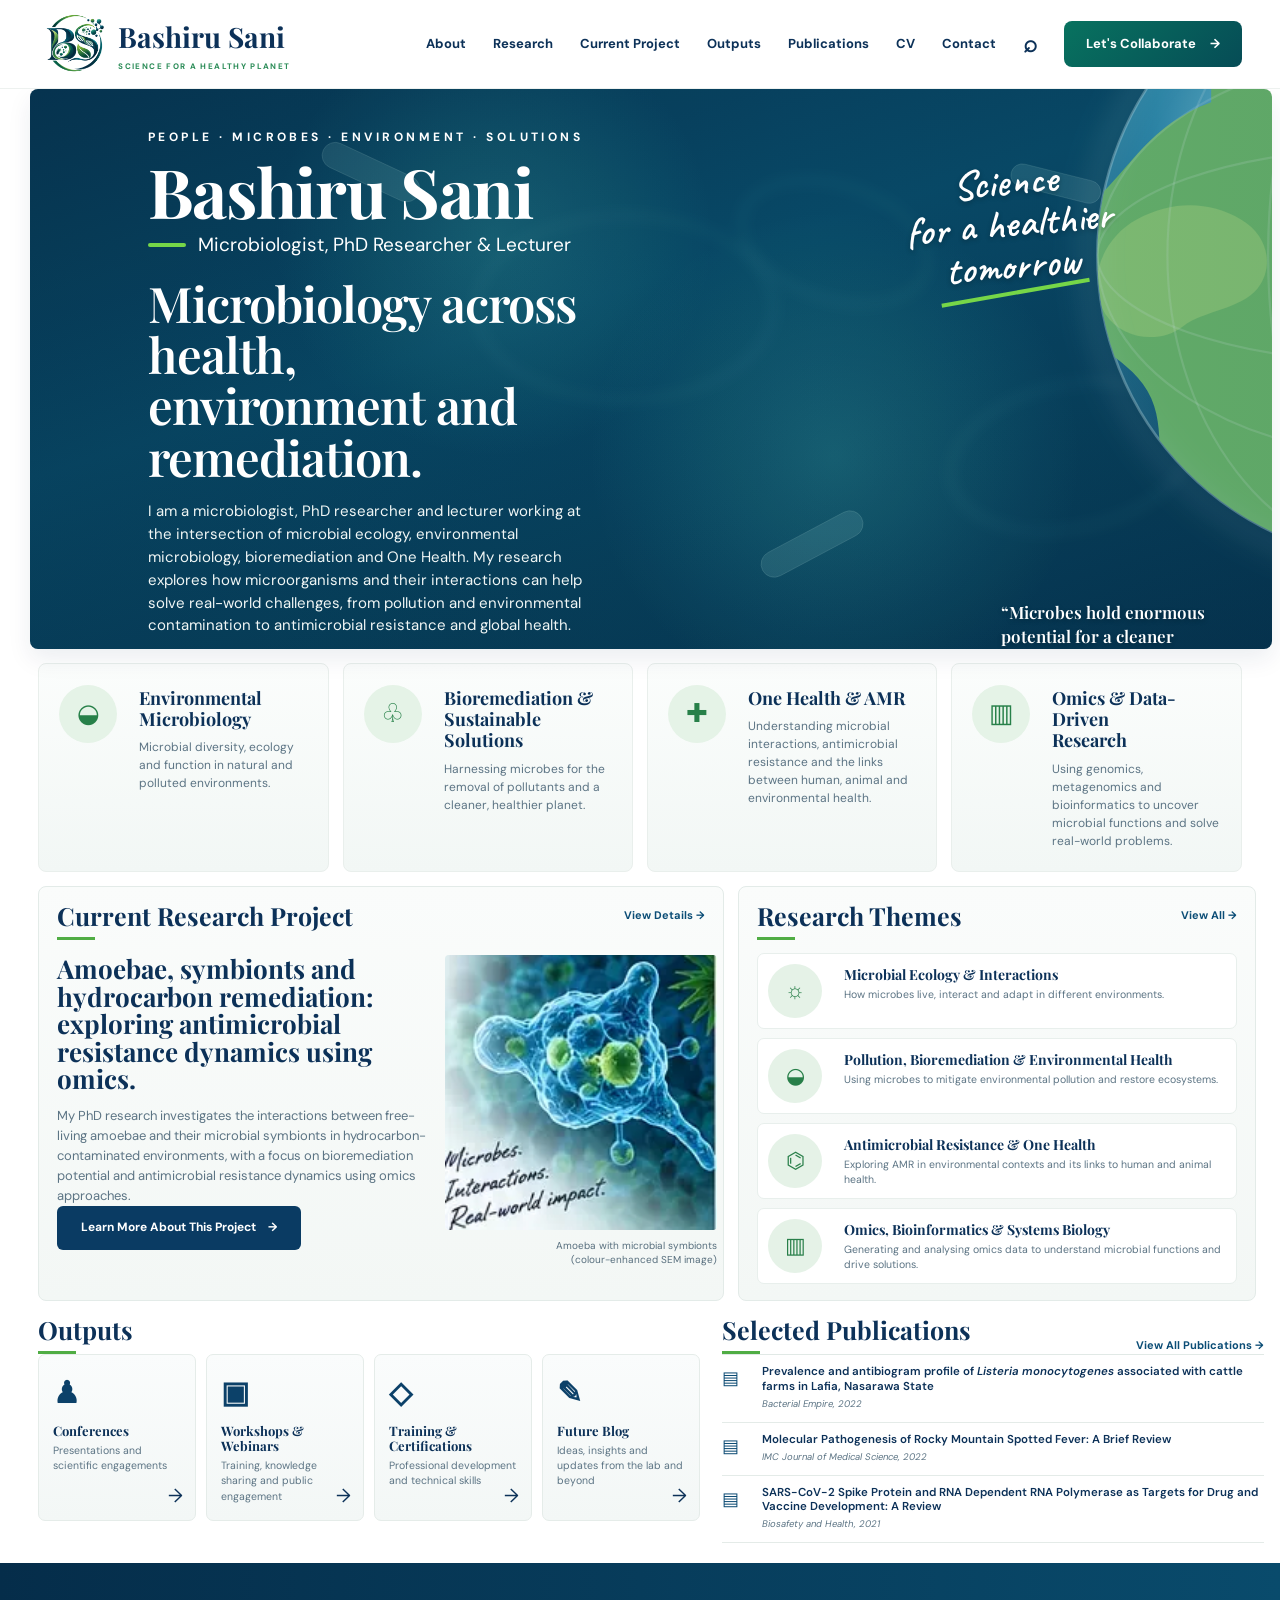
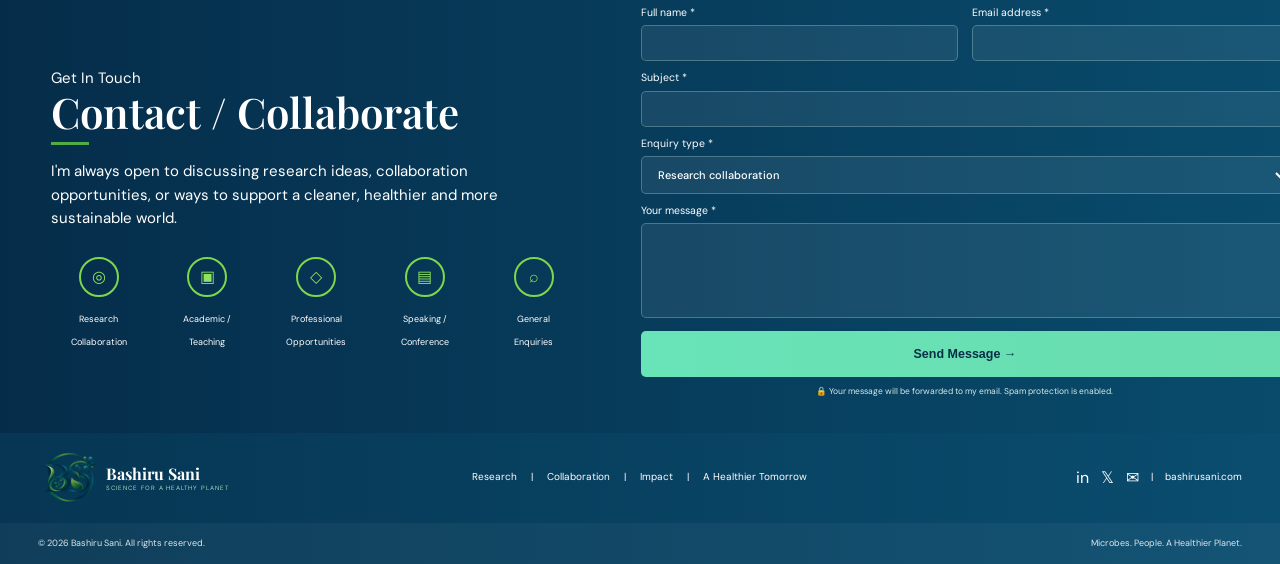
==== commit 49d331e5: "Rebuild homepage to reference design in 2048 landscape format" ====
--- a/index.html
+++ b/index.html
@@ -4,7 +4,7 @@
 <meta charset="utf-8">
 <meta name="viewport" content="width=device-width, initial-scale=1">
 <title>Bashiru Sani | Microbiologist, PhD Researcher & Lecturer</title>
-<meta name="description" content="Microbiologist, PhD researcher and lecturer working across environmental microbiology, bioremediation, One Health and omics.">
+<meta name="description" content="Bashiru Sani is a microbiologist, PhD researcher and lecturer working across environmental microbiology, microbial ecology, hydrocarbon bioremediation, One Health, antimicrobial resistance and omics.">
 <link rel="preconnect" href="https://fonts.googleapis.com">
 <link rel="preconnect" href="https://fonts.gstatic.com" crossorigin>
 <link href="https://fonts.googleapis.com/css2?family=Caveat:wght@500;600&family=DM+Sans:wght@400;500;600;700&family=Playfair+Display:wght@600;700&display=swap" rel="stylesheet">
@@ -18,128 +18,51 @@
 <meta name="twitter:card" content="summary_large_image">
 </head>
 <body>
-<header class="site-header">
-  <div class="header-inner">
-    <a class="brand" href="#home">
-      <img src="assets/bashiru-sani-logo.png" alt="Bashiru Sani logo">
-      <span class="brand-copy"><strong>Bashiru Sani</strong><small>SCIENCE FOR A HEALTHY PLANET</small></span>
-    </a>
-    <button class="menu-btn" id="menuBtn" aria-label="Open menu">Menu</button>
-    <nav id="siteNav">
-      <a href="#about">About</a><a href="#themes">Research</a><a href="#project">Current Project</a><a href="#outputs">Outputs</a><a href="#publications">Publications</a><a href="https://docs.google.com/document/d/17vDOxzqtsOHcAayKgjzzeFXTjSAkQkySaqrLIhNKVGw/edit?usp=drivesdk" target="_blank">CV</a><a href="#contact">Contact</a>
-      <span class="search">⌕</span>
-      <a class="collab" href="#contact">Let's Collaborate <b>→</b></a>
+<header class="topbar">
+  <div class="shell nav-row">
+    <a class="brand" href="#home"><img src="assets/bashiru-sani-logo.png" alt="Bashiru Sani logo"><span><strong>Bashiru Sani</strong><small>SCIENCE FOR A HEALTHY PLANET</small></span></a>
+    <button class="menu-btn" id="menuBtn">Menu</button>
+    <nav id="navMenu">
+      <a href="#about">About</a><a href="#themes">Research</a><a href="#project">Current Project</a><a href="#outputs">Outputs</a><a href="#publications">Publications</a><a href="https://docs.google.com/document/d/17vDOxzqtsOHcAayKgjzzeFXTjSAkQkySaqrLIhNKVGw/edit?usp=drivesdk" target="_blank">CV</a><a href="#contact">Contact</a><span class="search">⌕</span><a class="collab" href="#contact">Let's Collaborate <b>→</b></a>
     </nav>
   </div>
 </header>
-
 <main>
-<section class="hero-wrap" id="home">
+<section class="hero-shell" id="home">
   <div class="hero">
     <div class="hero-copy" id="about">
       <p class="kicker">PEOPLE · MICROBES · ENVIRONMENT · SOLUTIONS</p>
       <h1>Bashiru Sani</h1>
-      <p class="role"><span></span>Microbiologist, PhD Researcher &amp; Lecturer</p>
+      <p class="role"><i></i>Microbiologist, PhD Researcher &amp; Lecturer</p>
       <h2>Microbiology across health,<br>environment and remediation.</h2>
       <p class="lead">I am a microbiologist, PhD researcher and lecturer working at the intersection of microbial ecology, environmental microbiology, bioremediation and One Health. My research explores how microorganisms and their interactions can help solve real-world challenges, from pollution and environmental contamination to antimicrobial resistance and global health.</p>
       <div class="hero-actions"><a class="btn primary" href="#project">Explore My Research <span>→</span></a><a class="btn outline" href="#publications"><span class="doc">▤</span>View Publications</a></div>
-      <div class="impact-row">
-        <div><span class="impact-icon">⌂</span><p>Cleaner<br>Environments</p></div>
-        <div><span class="impact-icon">♧</span><p>Healthier<br>Communities</p></div>
-        <div><span class="impact-icon">⌘</span><p>Sustainable<br>Futures</p></div>
-      </div>
+      <div class="impact-row"><div><span class="impact-icon">⌂</span><p>Cleaner<br>Environments</p></div><div><span class="impact-icon">♧</span><p>Healthier<br>Communities</p></div><div><span class="impact-icon">⌘</span><p>Sustainable<br>Futures</p></div></div>
     </div>
-    <div class="hero-person">
+    <div class="hero-visual">
+      <img class="portrait" src="assets/portrait-cutout.svg" alt="Portrait of Bashiru Sani">
       <p class="script-note">Science<br>for a healthier<br>tomorrow</p>
-      <img src="assets/bashiru-portrait.jpg" alt="Portrait of Bashiru Sani">
       <blockquote>“Microbes hold enormous potential for a cleaner environment, healthier communities and a more resilient planet.”<cite>— BASHIRU SANI</cite></blockquote>
     </div>
   </div>
 </section>
-
-<section class="focus-strip">
-  <div class="focus-grid">
-    <article><span class="focus-icon leaf">◒</span><div><h3>Environmental<br>Microbiology</h3><p>Microbial diversity, ecology and function in natural and polluted environments.</p></div></article>
-    <article><span class="focus-icon">♧</span><div><h3>Bioremediation &amp;<br>Sustainable Solutions</h3><p>Harnessing microbes for the removal of pollutants and a cleaner, healthier planet.</p></div></article>
-    <article><span class="focus-icon">✚</span><div><h3>One Health &amp; AMR</h3><p>Understanding microbial interactions, antimicrobial resistance and the links between human, animal and environmental health.</p></div></article>
-    <article><span class="focus-icon">▥</span><div><h3>Omics &amp; Data-Driven<br>Research</h3><p>Using genomics, metagenomics and bioinformatics to uncover microbial functions and solve real-world problems.</p></div></article>
-  </div>
+<section class="focus-shell"><div class="shell focus-grid">
+  <article><span class="focus-icon">◒</span><div><h3>Environmental<br>Microbiology</h3><p>Microbial diversity, ecology and function in natural and polluted environments.</p></div></article>
+  <article><span class="focus-icon">♧</span><div><h3>Bioremediation &amp;<br>Sustainable Solutions</h3><p>Harnessing microbes for the removal of pollutants and a cleaner, healthier planet.</p></div></article>
+  <article><span class="focus-icon">✚</span><div><h3>One Health &amp; AMR</h3><p>Understanding microbial interactions, antimicrobial resistance and the links between human, animal and environmental health.</p></div></article>
+  <article><span class="focus-icon">▥</span><div><h3>Omics &amp; Data-Driven<br>Research</h3><p>Using genomics, metagenomics and bioinformatics to uncover microbial functions and solve real-world problems.</p></div></article>
+</div></section>
+<section class="shell research-row">
+  <article class="panel project-card" id="project"><div class="section-title"><div><h2>Current Research Project</h2><span></span></div><a href="#project">View Details →</a></div><div class="project-layout"><div class="project-copy"><h3>Amoebae, symbionts and hydrocarbon remediation: exploring antimicrobial resistance dynamics using omics.</h3><p>My PhD research investigates the interactions between free-living amoebae and their microbial symbionts in hydrocarbon-contaminated environments, with a focus on bioremediation potential and antimicrobial resistance dynamics using omics approaches.</p><a class="btn navy" href="#themes">Learn More About This Project <span>→</span></a></div><figure><img src="assets/project-preview.svg" alt="Amoeba and microbial symbionts"><figcaption>Amoeba with microbial symbionts<br>(colour-enhanced SEM image)</figcaption></figure></div></article>
+  <article class="panel themes-card" id="themes"><div class="section-title"><div><h2>Research Themes</h2><span></span></div><a href="#themes">View All →</a></div><div class="theme-list"><div><span class="theme-icon">☼</span><section><h3>Microbial Ecology &amp; Interactions</h3><p>How microbes live, interact and adapt in different environments.</p></section></div><div><span class="theme-icon">◒</span><section><h3>Pollution, Bioremediation &amp; Environmental Health</h3><p>Using microbes to mitigate environmental pollution and restore ecosystems.</p></section></div><div><span class="theme-icon">⌬</span><section><h3>Antimicrobial Resistance &amp; One Health</h3><p>Exploring AMR in environmental contexts and its links to human and animal health.</p></section></div><div><span class="theme-icon">▥</span><section><h3>Omics, Bioinformatics &amp; Systems Biology</h3><p>Generating and analysing omics data to understand microbial functions and drive solutions.</p></section></div></div></article>
 </section>
-
-<section class="research-row">
-  <article class="project-card" id="project">
-    <div class="section-title"><h2>Current Research Project</h2><a href="#project">View Details&nbsp; →</a></div>
-    <div class="green-rule"></div>
-    <div class="project-layout">
-      <div class="project-copy">
-        <h3>Amoebae, symbionts and hydrocarbon remediation: exploring antimicrobial resistance dynamics using omics.</h3>
-        <p>My PhD research investigates the interactions between free-living amoebae and their microbial symbionts in hydrocarbon-contaminated environments, with a focus on bioremediation potential and antimicrobial resistance dynamics using omics approaches.</p>
-        <a class="btn navy" href="#themes">Learn More About This Project <span>→</span></a>
-      </div>
-      <figure><img src="assets/project-preview.svg" alt="Illustration of amoeba and microbial symbionts"><figcaption>Amoeba with microbial symbionts<br>(colour-enhanced SEM image)</figcaption></figure>
-    </div>
-  </article>
-
-  <article class="themes-card" id="themes">
-    <div class="section-title"><h2>Research Themes</h2><a href="#themes">View All&nbsp; →</a></div>
-    <div class="green-rule"></div>
-    <div class="theme-list">
-      <div><span class="theme-icon">☼</span><section><h3>Microbial Ecology &amp; Interactions</h3><p>How microbes live, interact and adapt in different environments.</p></section></div>
-      <div><span class="theme-icon">◒</span><section><h3>Pollution, Bioremediation &amp; Environmental Health</h3><p>Using microbes to mitigate environmental pollution and restore ecosystems.</p></section></div>
-      <div><span class="theme-icon">⌬</span><section><h3>Antimicrobial Resistance &amp; One Health</h3><p>Exploring AMR in environmental contexts and its links to human and animal health.</p></section></div>
-      <div><span class="theme-icon">▥</span><section><h3>Omics, Bioinformatics &amp; Systems Biology</h3><p>Generating and analysing omics data to understand microbial functions and drive solutions.</p></section></div>
-    </div>
-  </article>
+<section class="shell work-row">
+  <article id="outputs"><div class="section-title compact"><div><h2>Outputs</h2><span></span></div></div><div class="output-grid"><a class="output-card" href="#outputs"><b>♟</b><h3>Conferences</h3><p>Presentations and scientific engagements</p><em>→</em></a><a class="output-card" href="#outputs"><b>▣</b><h3>Workshops &amp; Webinars</h3><p>Training, knowledge sharing and public engagement</p><em>→</em></a><a class="output-card" href="#outputs"><b>◇</b><h3>Training &amp; Certifications</h3><p>Professional development and technical skills</p><em>→</em></a><a class="output-card" href="#outputs"><b>✎</b><h3>Future Blog</h3><p>Ideas, insights and updates from the lab and beyond</p><em>→</em></a></div></article>
+  <article id="publications"><div class="section-title compact"><div><h2>Selected Publications</h2><span></span></div><a href="https://scholar.google.com/citations?user=ZXR2KdUAAAAJ&hl=en" target="_blank">View All Publications →</a></div><div class="pub-list"><a href="https://doi.org/10.36547/be.475" target="_blank"><span>▤</span><div><h3>Prevalence and antibiogram profile of <em>Listeria monocytogenes</em> associated with cattle farms in Lafia, Nasarawa State</h3><p>Bacterial Empire, 2022</p></div></a><a href="https://doi.org/10.55010/imcjms.16.010" target="_blank"><span>▤</span><div><h3>Molecular Pathogenesis of Rocky Mountain Spotted Fever: A Brief Review</h3><p>IMC Journal of Medical Science, 2022</p></div></a><a href="https://doi.org/10.1016/j.bsheal.2021.07.003" target="_blank"><span>▤</span><div><h3>SARS-CoV-2 Spike Protein and RNA Dependent RNA Polymerase as Targets for Drug and Vaccine Development: A Review</h3><p>Biosafety and Health, 2021</p></div></a></div></article>
 </section>
-
-<section class="work-row">
-  <article id="outputs">
-    <div class="section-title work-title"><h2>Outputs</h2></div><div class="green-rule"></div>
-    <div class="output-grid">
-      <a class="output-card" href="#outputs"><span>♟</span><h3>Conferences</h3><p>Presentations and scientific engagements</p><b>→</b></a>
-      <a class="output-card" href="#outputs"><span>▣</span><h3>Workshops &amp; Webinars</h3><p>Training, knowledge sharing and public engagement</p><b>→</b></a>
-      <a class="output-card" href="#outputs"><span>◇</span><h3>Training &amp; Certifications</h3><p>Professional development and technical skills</p><b>→</b></a>
-      <a class="output-card" href="#outputs"><span>✎</span><h3>Future Blog</h3><p>Ideas, insights and updates from the lab and beyond</p><b>→</b></a>
-    </div>
-  </article>
-  <article id="publications">
-    <div class="section-title work-title"><h2>Selected Publications</h2><a href="https://scholar.google.com/citations?user=ZXR2KdUAAAAJ&hl=en" target="_blank">View All Publications&nbsp; →</a></div><div class="green-rule"></div>
-    <div class="pub-list">
-      <a href="https://doi.org/10.36547/be.475" target="_blank"><span>▤</span><div><h3>Prevalence and antibiogram profile of <em>Listeria monocytogenes</em> associated with cattle farms in Lafia, Nasarawa State</h3><p>Bacterial Empire, 2022</p></div></a>
-      <a href="https://doi.org/10.55010/imcjms.16.010" target="_blank"><span>▤</span><div><h3>Molecular Pathogenesis of Rocky Mountain Spotted Fever: A Brief Review</h3><p>IMC Journal of Medical Science, 2022</p></div></a>
-      <a href="https://doi.org/10.1016/j.bsheal.2021.07.003" target="_blank"><span>▤</span><div><h3>SARS-CoV-2 Spike Protein and RNA Dependent RNA Polymerase as Targets for Drug and Vaccine Development: A Review</h3><p>Biosafety and Health, 2021</p></div></a>
-    </div>
-  </article>
-</section>
-
-<section class="contact" id="contact">
-  <div class="contact-inner">
-    <div class="contact-copy"><p class="eyebrow">Get In Touch</p><h2>Contact / Collaborate</h2><div class="green-rule"></div><p class="contact-lead">I'm always open to discussing research ideas, collaboration opportunities, or ways to support a cleaner, healthier and more sustainable world.</p>
-      <div class="contact-icons">
-        <div><span>◎</span><small>Research<br>Collaboration</small></div><div><span>▣</span><small>Academic /<br>Teaching</small></div><div><span>◇</span><small>Professional<br>Opportunities</small></div><div><span>▤</span><small>Speaking /<br>Conference</small></div><div><span>⌕</span><small>General<br>Enquiries</small></div>
-      </div>
-    </div>
-    <form class="contact-form" id="contactForm" action="https://formsubmit.co/bashmodulus+website@gmail.com" method="POST" data-formsubmit="https://formsubmit.co/ajax/bashmodulus+website@gmail.com">
-      <input type="hidden" name="_subject" value="New enquiry from bashirusani.com"><input type="hidden" name="_template" value="table">
-      <div class="field-row"><label>Full name *<input name="name" required></label><label>Email address *<input type="email" name="email" required></label></div>
-      <label>Subject *<input name="subject" required></label>
-      <label>Enquiry type *<select name="enquiry_type" required><option>Research collaboration</option><option>Academic / teaching</option><option>Professional opportunity</option><option>Speaking / conference</option><option>General enquiry</option></select></label>
-      <label>Your message *<textarea name="message" rows="4" required></textarea></label>
-      <button type="submit">Send Message <span>→</span></button>
-      <p class="notice" id="formStatus">🔒 Your message will be forwarded to my email. Spam protection is enabled.</p>
-    </form>
-  </div>
-</section>
+<section class="contact" id="contact"><div class="shell contact-inner"><div class="contact-copy"><p class="eyebrow">Get In Touch</p><h2>Contact / Collaborate</h2><span class="mini-rule"></span><p>I'm always open to discussing research ideas, collaboration opportunities, or ways to support a cleaner, healthier and more sustainable world.</p><div class="contact-icons"><div><span>◎</span><small>Research<br>Collaboration</small></div><div><span>▣</span><small>Academic /<br>Teaching</small></div><div><span>◇</span><small>Professional<br>Opportunities</small></div><div><span>▤</span><small>Speaking /<br>Conference</small></div><div><span>⌕</span><small>General<br>Enquiries</small></div></div></div><form class="contact-form" id="contactForm" action="https://formsubmit.co/bashmodulus+website@gmail.com" method="POST" data-formsubmit="https://formsubmit.co/ajax/bashmodulus+website@gmail.com">
+<input type="hidden" name="_subject" value="New enquiry from bashirusani.com"><input type="hidden" name="_template" value="table"><div class="field-row"><label>Full name *<input name="name" required></label><label>Email address *<input type="email" name="email" required></label></div><label>Subject *<input name="subject" required></label><label>Enquiry type *<select name="enquiry_type" required><option>Research collaboration</option><option>Academic / teaching</option><option>Professional opportunity</option><option>Speaking / conference</option><option>General enquiry</option></select></label><label>Your message *<textarea name="message" rows="4" required></textarea></label><button type="submit">Send Message <span>→</span></button><p class="notice" id="formStatus">🔒 Your message will be forwarded to my email. Spam protection is enabled.</p></form></div></section>
 </main>
-
-<footer>
-  <div class="footer-main">
-    <div class="footer-brand"><img src="assets/bashiru-sani-logo.png" alt=""><span><strong>Bashiru Sani</strong><small>SCIENCE FOR A HEALTHY PLANET</small></span></div>
-    <div class="footer-links"><a href="#themes">Research</a><span>|</span><a href="#contact">Collaboration</a><span>|</span><a href="#outputs">Impact</a><span>|</span><a href="#home">A Healthier Tomorrow</a></div>
-    <div class="social"><a href="https://www.linkedin.com/in/bashir-sani/" target="_blank">in</a><a href="https://x.com/BashEya" target="_blank">𝕏</a><a href="mailto:bashmodulus@gmail.com">✉</a><span>|</span><span>bashirusani.com</span></div>
-  </div>
-  <div class="footer-bottom"><span>© 2026 Bashiru Sani. All rights reserved.</span><span>Microbes. People. A Healthier Planet.</span></div>
-</footer>
+<footer><div class="shell footer-main"><div class="footer-brand"><img src="assets/bashiru-sani-logo.png" alt=""><span><strong>Bashiru Sani</strong><small>SCIENCE FOR A HEALTHY PLANET</small></span></div><div class="footer-links"><a href="#themes">Research</a><span>|</span><a href="#contact">Collaboration</a><span>|</span><a href="#outputs">Impact</a><span>|</span><a href="#home">A Healthier Tomorrow</a></div><div class="social"><a href="https://www.linkedin.com/in/bashir-sani/" target="_blank">in</a><a href="https://x.com/BashEya" target="_blank">𝕏</a><a href="mailto:bashmodulus@gmail.com">✉</a><span>|</span><span>bashirusani.com</span></div></div><div class="footer-bottom"><span>© 2026 Bashiru Sani. All rights reserved.</span><span>Microbes. People. A Healthier Planet.</span></div></footer>
 <script src="script.js"></script>
-</body>
-</html>+</body></html>
--- a/styles.css
+++ b/styles.css
@@ -1 +1 @@
-:root{--navy:#082f52;--navy-deep:#062b48;--blue:#0d4b73;--green:#2b9d62;--green2:#67c641;--ink:#0d2f54;--text:#294760;--muted:#617788;--line:#e3ebe8;--soft:#f6f9f8;--white:#fff}*{box-sizing:border-box}html{scroll-behavior:smooth;scroll-padding-top:86px}body{margin:0;background:#fff;color:var(--ink);font-family:"DM Sans",system-ui,-apple-system,BlinkMacSystemFont,"Segoe UI",sans-serif;line-height:1.5}a{color:inherit;text-decoration:none}img{max-width:100%;display:block}.page{width:min(96vw,1560px);margin-inline:auto}.topbar{position:sticky;top:0;z-index:1000;background:rgba(255,255,255,.98);border-bottom:1px solid #edf2ef;box-shadow:0 2px 12px rgba(11,47,77,.05)}.nav{min-height:88px;display:flex;align-items:center;gap:26px}.brand{display:flex;align-items:center;gap:12px;margin-right:auto;min-width:max-content}.brand img{width:66px;height:66px;object-fit:contain}.brand span{display:flex;flex-direction:column;line-height:1}.brand strong{font:700 28px "Playfair Display",serif;color:#0d3154}.brand small{margin-top:7px;font-size:9px;letter-spacing:.18em;color:#278956;font-weight:800}nav{display:flex;align-items:center;gap:28px;font:600 14px "Playfair Display",serif;color:#102f50}nav>a{transition:.2s ease}nav>a:hover{color:#2c8e56}.search{font-size:24px;line-height:1;color:#0d3154;margin-left:4px}.collab{font-family:"DM Sans",sans-serif!important;font-size:13px!important;font-weight:700!important;color:#fff!important;background:linear-gradient(135deg,#08705f,#064a55);padding:14px 22px;border-radius:9px;display:inline-flex;align-items:center;gap:16px;box-shadow:0 7px 20px rgba(4,77,72,.16)}.menu-btn{display:none;border:1px solid #ccd8d5;background:#fff;border-radius:8px;padding:9px 14px;color:#0e3456;font-weight:700}.hero{width:min(96vw,1600px);margin:0 auto 14px;position:relative;overflow:hidden;border-radius:8px;color:#fff;background:#063d5a url('assets/hero-earth-microbes.svg') center/cover no-repeat;box-shadow:0 10px 28px rgba(5,45,70,.08)}.hero::before{content:"";position:absolute;inset:0;background:linear-gradient(90deg,rgba(4,34,58,.56) 0%,rgba(5,43,66,.20) 47%,rgba(4,39,61,.10) 72%,rgba(2,30,51,.22) 100%);z-index:1}.hero-grid{position:relative;z-index:2;display:grid;grid-template-columns:52% 48%;min-height:625px}.hero-copy{align-self:center;padding:52px 22px 40px 48px}.kicker{margin:0 0 16px;font-size:12px;letter-spacing:.31em;font-weight:700;color:#dceeed}.hero-copy h1{font:700 clamp(60px,4.8vw,84px)/.95 "Playfair Display",serif;letter-spacing:-.035em;margin:0 0 8px;color:#fff}.role{margin:0 0 24px;font-size:19px;color:#f2f8f7;display:flex;align-items:center;gap:12px}.role span{width:38px;height:4px;border-radius:4px;background:#74d542}.hero-copy h2{font:600 clamp(40px,3.6vw,60px)/1.05 "Playfair Display",serif;letter-spacing:-.02em;margin:0 0 22px;color:#fff;max-width:760px}.lead{max-width:760px;font-size:15px;line-height:1.62;color:#edf5f4;margin:0}.hero-actions{display:flex;gap:16px;flex-wrap:wrap;margin-top:26px}.btn{border:0;border-radius:7px;min-height:50px;padding:0 24px;display:inline-flex;align-items:center;justify-content:center;gap:12px;font:700 13px "DM Sans",sans-serif;cursor:pointer;transition:.18s ease}.btn:hover{transform:translateY(-1px)}.btn.green{background:linear-gradient(135deg,#2c9b45,#6bc53d);color:#fff;box-shadow:0 8px 22px rgba(37,130,61,.25)}.btn.outline{border:1px solid rgba(255,255,255,.9);color:#fff;background:rgba(0,0,0,.08)}.btn.navy{background:#0a3a5f;color:#fff;margin-top:18px;min-height:44px}.impact-row{display:flex;gap:30px;flex-wrap:wrap;margin-top:30px}.impact-row>div{display:flex;align-items:center;gap:11px}.impact-row span{width:48px;height:48px;border:2px solid #77d346;border-radius:50%;display:grid;place-items:center;color:#91e460;font-size:20px}.impact-row p{font-size:12px;line-height:1.24;color:#f2f7f5;margin:0}.hero-person{position:relative;min-height:625px;display:flex;align-items:flex-end;justify-content:center}.portrait-stage{position:absolute;inset:14px 9% 0 0;display:flex;align-items:flex-end;justify-content:center;z-index:2;pointer-events:none}.portrait-stage img,.portrait-stage canvas{width:min(600px,92%);height:auto;max-height:615px;object-fit:contain;object-position:center bottom;filter:drop-shadow(0 28px 36px rgba(0,0,0,.22))}.script-note{position:absolute;z-index:5;top:86px;right:11%;margin:0;color:#fff;font:600 40px/1.02 "Caveat",cursive;text-align:center;transform:rotate(-5deg);text-shadow:0 2px 8px rgba(0,0,0,.23)}.script-note:after{content:"";display:block;width:145px;height:4px;background:#72d447;margin:7px auto 0;transform:rotate(-5deg)}.hero-person blockquote{position:absolute;z-index:5;right:4%;bottom:88px;width:235px;margin:0;color:#fff;font:600 17px/1.44 "Playfair Display",serif;text-shadow:0 2px 8px rgba(0,0,0,.26)}.hero-person cite{display:block;margin-top:11px;font:700 10px "DM Sans",sans-serif;letter-spacing:.16em;font-style:normal}.focus-strip{background:#fff;padding:0 0 16px}.focus-grid{display:grid;grid-template-columns:repeat(4,1fr);gap:14px}.focus-grid article{display:grid;grid-template-columns:66px 1fr;gap:14px;align-items:start;min-height:170px;padding:23px 20px;background:linear-gradient(180deg,#fcfdfc,#f3f7f5);border:1px solid #edf1ef;border-radius:8px}.circle-icon{width:58px;height:58px;border-radius:50%;display:grid;place-items:center;background:#e6f3e8;color:#267f48;font-size:27px}.circle-icon.small{width:52px;height:52px;font-size:22px}.focus-grid h3{font:700 19px/1.18 "Playfair Display",serif;color:#0e3659;margin:3px 0 8px}.focus-grid p{font-size:12px;line-height:1.48;color:#607581;margin:0}.research-area{background:#fff;padding:0 0 14px}.research-grid{display:grid;grid-template-columns:56% 44%;gap:14px}.project-card,.themes-card{background:linear-gradient(180deg,#fafcfb,#f3f7f5);border:1px solid #e4ebe8;border-radius:8px;overflow:hidden}.section-head{padding:18px 20px 5px;position:relative}.section-head:after{content:"";display:block;width:36px;height:3px;background:#53ad3e;margin-top:7px}.section-head.split{display:flex;align-items:flex-start;justify-content:space-between;gap:12px}.section-head.split a{font-size:11px;font-weight:700;color:#0a4c78;white-space:nowrap;margin-top:5px}.section-head h2{font:700 28px/1.1 "Playfair Display",serif;margin:0;color:#0d3557}.project-inner{display:grid;grid-template-columns:55% 45%;min-height:390px}.project-copy{padding:8px 20px 26px}.project-copy h3{font:700 28px/1.08 "Playfair Display",serif;color:#0d3557;margin:5px 0 14px}.project-copy p{font-size:13px;line-height:1.58;color:#536c79;margin:0}.amoeba-art{position:relative;display:flex;align-items:flex-end;justify-content:center;overflow:hidden;background:radial-gradient(circle at 50% 35%,#eaf8f3 0 14%,#96d2d3 15% 30%,#d8f0eb 31% 50%,#eaf5f1 72%,#f8fbf9 100%)}.amoeba{position:absolute;left:50%;top:42%;width:260px;height:245px;transform:translate(-50%,-50%) rotate(-8deg);border-radius:43% 57% 52% 48%;background:radial-gradient(circle at 40% 35%,rgba(245,255,252,.98),rgba(110,198,198,.82) 25%,rgba(21,116,138,.74) 57%,rgba(7,64,93,.82));box-shadow:0 0 0 10px rgba(255,255,255,.24),0 16px 38px rgba(29,89,104,.18)}.amoeba:before,.amoeba:after{content:"";position:absolute;border-radius:50%;background:#68a561;box-shadow:0 0 0 9px rgba(220,245,228,.46)}.amoeba:before{width:54px;height:54px;left:54px;top:69px}.amoeba:after{width:38px;height:38px;right:52px;bottom:61px}.amoeba i{position:absolute;border-radius:50%;background:rgba(225,248,239,.74);border:2px solid rgba(255,255,255,.55)}.amoeba i:nth-child(1){width:30px;height:30px;right:48px;top:37px}.amoeba i:nth-child(2){width:24px;height:24px;left:72px;bottom:38px}.amoeba i:nth-child(3){width:34px;height:34px;left:111px;top:111px}.amoeba i:nth-child(4){width:15px;height:15px;right:83px;top:104px}.amoeba-art p{position:relative;z-index:2;margin:0 0 28px;color:#143d5e;font:600 24px/1.08 "Caveat",cursive;text-align:center;transform:rotate(-7deg)}.theme-grid{display:grid;grid-template-columns:1fr;gap:9px;padding:10px 14px 14px}.theme-grid>div{display:grid;grid-template-columns:58px 1fr;gap:12px;min-height:80px;padding:12px;background:#fff;border:1px solid #e7eeeb;border-radius:7px}.theme-grid h3{font:700 15px/1.18 "Playfair Display",serif;color:#0d3557;margin:4px 0 5px}.theme-grid p{font-size:11px;line-height:1.42;color:#5a727f;margin:0}.project-details{display:none}.work-area{background:#fff;padding:6px 0 18px}.work-grid{display:grid;grid-template-columns:54% 46%;gap:22px}.output-grid{display:grid;grid-template-columns:repeat(4,1fr);gap:10px}.output-grid article{position:relative;min-height:178px;padding:17px 15px;background:linear-gradient(180deg,#fbfcfb,#f4f7f5);border:1px solid #e5ece9;border-radius:7px}.output-grid article>span{display:block;font-size:27px;color:#0b4166;margin-bottom:10px}.output-grid h3{font:700 15px/1.2 "Playfair Display",serif;color:#0e3658;margin:0 0 8px}.output-grid p{font-size:11px;line-height:1.46;color:#627783;margin:0}.output-grid a{position:absolute;right:14px;bottom:12px;font-size:20px;color:#0d4f78}.pub-list{border-top:1px solid #dfe7e4}.pub-list article{display:grid;grid-template-columns:30px 1fr;gap:10px;padding:11px 0;border-bottom:1px solid #e3eae7}.pub-list>article>span{font-size:18px;color:#0c4c74}.pub-list h3{font:600 12px/1.3 "DM Sans",sans-serif;color:#123956;margin:0 0 3px}.pub-list p{font-size:10px;color:#647986;margin:0;font-style:italic}.contact{position:relative;overflow:hidden;background:#063b55;color:#fff;padding:44px 0 34px}.contact:before{content:"";position:absolute;inset:0;background:linear-gradient(90deg,rgba(4,44,67,.94),rgba(4,59,76,.86)),url('assets/hero-earth-microbes.svg') center/cover no-repeat;opacity:.98}.contact-grid{position:relative;z-index:2;display:grid;grid-template-columns:45% 55%;gap:52px;align-items:center}.contact-kicker{font-size:15px;letter-spacing:.04em;margin:0 0 6px}.contact-copy h2{font:600 42px/1.04 "Playfair Display",serif;margin:0 0 19px}.contact-copy>p:not(.contact-kicker){max-width:570px;font-size:15px;line-height:1.56;color:#f0f6f4}.enquiry-icons{display:grid;grid-template-columns:repeat(5,1fr);gap:16px;margin-top:32px}.enquiry-icons>div{text-align:center}.enquiry-icons span{width:42px;height:42px;border:2px solid #7ed64d;border-radius:50%;display:grid;place-items:center;margin:0 auto 8px;color:#8fe35e;font-size:18px}.enquiry-icons small{font-size:10px;line-height:1.2;color:#f1f6f4}.contact-form{background:rgba(8,72,89,.32);border:1px solid rgba(193,235,226,.20);border-radius:8px;padding:20px;backdrop-filter:blur(3px)}.contact-form label{display:block;font-size:11px;color:#f0f6f4;margin-bottom:9px}.field-row{display:grid;grid-template-columns:1fr 1fr;gap:14px}.contact-form input,.contact-form select,.contact-form textarea{width:100%;margin-top:5px;background:rgba(255,255,255,.06);border:1px solid rgba(208,237,231,.28);border-radius:5px;color:#fff;padding:11px 12px;font:500 12px "DM Sans",sans-serif;outline:none}.contact-form select option{color:#111}.contact-form textarea{resize:vertical;min-height:105px}.btn.send{width:100%;background:linear-gradient(90deg,#6ce7bd,#6ed7b4);color:#062e47;min-height:48px;font-size:13px}.form-status{text-align:center;font-size:9px;color:#cce7e1;margin:10px 0 0}footer{background:linear-gradient(90deg,#063754,#0a4d6e);color:#fff;padding:0}.footer-main{min-height:94px;display:grid;grid-template-columns:1.05fr 1.5fr 1fr;gap:24px;align-items:center}.footer-brand{display:flex;align-items:center;gap:10px}.footer-brand img{width:66px;height:66px;object-fit:contain}.footer-brand span{display:flex;flex-direction:column}.footer-brand strong{font:700 18px "Playfair Display",serif}.footer-brand small{font-size:7px;letter-spacing:.16em;color:#9bd7b5}.footer-links{display:flex;justify-content:center;gap:16px;font-size:11px}.footer-links a:not(:last-child):after{content:"|";margin-left:16px;color:rgba(255,255,255,.45)}.footer-social{display:flex;align-items:center;justify-content:flex-end;gap:14px;font-size:11px}.footer-social a{font-size:16px}.footer-bottom{border-top:1px solid rgba(255,255,255,.11);min-height:52px;display:flex;align-items:center;justify-content:space-between;font-size:10px;color:#ccdae2}@media(max-width:1120px){nav{gap:16px;font-size:12px}.collab{padding:12px 16px}.brand strong{font-size:24px}.hero-grid{grid-template-columns:56% 44%}.hero-copy{padding-left:30px}.script-note{font-size:34px}.hero-person blockquote{font-size:15px;width:205px}.focus-grid h3{font-size:16px}.focus-grid article{grid-template-columns:54px 1fr;padding:18px 14px}.circle-icon{width:50px;height:50px}.work-grid{grid-template-columns:1fr}.contact-grid{grid-template-columns:1fr 1.15fr}}@media(max-width:820px){.page{width:min(92vw,720px)}.nav{min-height:74px}.brand img{width:52px;height:52px}.brand strong{font-size:21px}.brand small{font-size:7px}.menu-btn{display:block;margin-left:auto}nav{display:none;position:absolute;top:74px;left:4vw;right:4vw;flex-direction:column;align-items:stretch;gap:0;background:#fff;border:1px solid #e4ebe8;border-radius:8px;box-shadow:0 14px 35px rgba(5,45,70,.13);padding:8px;z-index:1001}nav.open{display:flex}nav>a{padding:12px 10px;border-bottom:1px solid #eef3f0}.search{display:none}.collab{margin-top:6px;justify-content:center}.hero{width:100%;border-radius:0;margin-bottom:12px}.hero-grid{grid-template-columns:1fr;min-height:auto}.hero-copy{padding:34px 24px 24px}.kicker{font-size:10px;letter-spacing:.22em}.hero-copy h1{font-size:46px}.role{font-size:15px}.hero-copy h2{font-size:38px}.lead{font-size:14px}.impact-row{gap:18px}.impact-row span{width:42px;height:42px}.hero-person{min-height:470px}.portrait-stage{inset:10px 7% 0 7%}.portrait-stage img,.portrait-stage canvas{max-height:460px;width:min(460px,95%)}.script-note{top:22px;right:5%;font-size:30px}.hero-person blockquote{right:5%;bottom:42px;width:190px;font-size:14px}.focus-grid{grid-template-columns:1fr 1fr}.focus-grid article{min-height:150px}.research-grid{grid-template-columns:1fr}.project-inner{grid-template-columns:1fr}.amoeba-art{min-height:280px}.theme-grid{grid-template-columns:1fr 1fr}.work-grid{grid-template-columns:1fr}.output-grid{grid-template-columns:1fr 1fr}.contact-grid{grid-template-columns:1fr;gap:28px}.enquiry-icons{grid-template-columns:repeat(5,1fr)}.footer-main{grid-template-columns:1fr;text-align:center;padding:20px 0}.footer-brand{justify-content:center}.footer-links{flex-wrap:wrap}.footer-social{justify-content:center}.footer-bottom{flex-direction:column;justify-content:center;gap:4px;text-align:center;padding:12px 0}}@media(max-width:540px){.page{width:94vw}.hero-copy{padding:28px 18px 20px}.hero-copy h1{font-size:39px}.hero-copy h2{font-size:32px}.role{font-size:14px}.lead{font-size:13px}.hero-actions{display:grid;grid-template-columns:1fr}.hero-actions .btn{width:100%}.impact-row{display:grid;grid-template-columns:repeat(3,1fr);gap:10px}.impact-row>div{flex-direction:column;text-align:center}.impact-row p{font-size:10px}.hero-person{min-height:410px}.portrait-stage img,.portrait-stage canvas{max-height:400px}.script-note{font-size:25px}.hero-person blockquote{font-size:12px;width:165px;bottom:32px}.focus-grid{grid-template-columns:1fr}.theme-grid{grid-template-columns:1fr}.output-grid{grid-template-columns:1fr 1fr}.contact-copy h2{font-size:34px}.enquiry-icons{grid-template-columns:repeat(3,1fr)}.field-row{grid-template-columns:1fr}}
+:root{--ink:#0c3158;--deep:#052e4d;--deep2:#083e5d;--green:#36a85c;--lime:#76d648;--muted:#5c7484;--line:#e3ebe8;--panel:#f7faf9;--white:#fff}*{box-sizing:border-box}html{scroll-behavior:smooth;scroll-padding-top:92px}body{margin:0;background:#fff;color:var(--ink);font-family:"DM Sans",Arial,sans-serif;line-height:1.45}a{text-decoration:none;color:inherit}img{display:block;max-width:100%}.shell{width:min(94vw,1880px);margin-inline:auto}.topbar{position:sticky;top:0;z-index:50;background:#fff;border-bottom:1px solid #edf1ef}.nav-row{height:88px;display:flex;align-items:center;gap:28px}.brand{display:flex;align-items:center;gap:12px;margin-right:auto}.brand img{width:68px;height:68px;object-fit:contain}.brand span{display:flex;flex-direction:column;line-height:1}.brand strong{font:700 28px "Playfair Display",Georgia,serif;color:#0c3158}.brand small{font-size:8px;letter-spacing:.17em;color:#2d8d59;font-weight:800;margin-top:7px}.nav-row nav{display:flex;align-items:center;gap:27px;font-size:13px;font-weight:700}.nav-row nav a:hover{color:#2c8f59}.search{font-size:24px}.collab{background:linear-gradient(135deg,#08725f,#064c56);color:#fff!important;padding:14px 22px;border-radius:8px;display:inline-flex;align-items:center;gap:14px}.menu-btn{display:none;border:1px solid #d7e0dd;border-radius:7px;background:#fff;padding:9px 14px;font-weight:700;color:var(--ink)}.hero-shell{padding:0 30px}.hero{width:min(97vw,1980px);height:560px;margin:0 auto 14px;border-radius:8px;overflow:hidden;display:grid;grid-template-columns:49% 51%;position:relative;color:#fff;background:#073d5a url('assets/hero-reference-bg.svg') center/cover no-repeat;box-shadow:0 10px 25px rgba(5,43,71,.08)}.hero:after{content:"";position:absolute;inset:0;background:linear-gradient(90deg,rgba(4,30,51,.18),rgba(4,33,55,.03) 63%,rgba(4,30,50,.08));pointer-events:none}.hero-copy{position:relative;z-index:3;align-self:center;padding:40px 35px 34px 9.2vw}.kicker{font-size:12px;letter-spacing:.29em;font-weight:700;margin:0 0 12px}.hero-copy h1{font:700 68px/.98 "Playfair Display",Georgia,serif;margin:0 0 6px;letter-spacing:-.02em}.role{display:flex;align-items:center;gap:12px;margin:0 0 18px;font-size:19px}.role i{width:38px;height:4px;border-radius:4px;background:var(--lime);display:block}.hero-copy h2{font:600 49px/1.05 "Playfair Display",Georgia,serif;margin:0 0 18px;letter-spacing:-.02em}.lead{font-size:15px;line-height:1.52;max-width:700px;margin:0;color:#f0f6f5}.hero-actions{display:flex;gap:16px;margin-top:23px}.btn{display:inline-flex;align-items:center;justify-content:center;gap:12px;min-height:48px;padding:0 24px;border-radius:6px;font-size:13px;font-weight:700}.btn.primary{background:linear-gradient(135deg,#2e9f49,#69c93f);box-shadow:0 6px 15px rgba(26,117,56,.23)}.btn.outline{border:1px solid rgba(255,255,255,.88);background:rgba(4,33,55,.14)}.btn.navy{background:#0a3b63;color:#fff;min-height:44px;font-size:12px}.doc{font-size:16px}.impact-row{display:flex;gap:34px;margin-top:25px}.impact-row>div{display:flex;align-items:center;gap:10px}.impact-icon{width:48px;height:48px;border:2px solid #7bd64c;border-radius:50%;display:grid;place-items:center;color:#8de55a;font-size:19px}.impact-row p{font-size:11.5px;line-height:1.2;margin:0}.hero-visual{position:relative;z-index:3;min-width:0}.portrait{position:absolute;left:-5%;bottom:-3px;height:565px;width:auto;max-width:none;filter:drop-shadow(0 22px 28px rgba(0,0,0,.2))}.script-note{position:absolute;z-index:4;top:72px;right:25%;margin:0;font:600 41px/1.02 "Caveat",cursive;text-align:center;transform:rotate(-5deg);text-shadow:0 2px 5px rgba(0,0,0,.24)}.script-note:after{content:"";display:block;width:150px;height:4px;background:var(--lime);margin:5px auto 0;transform:rotate(-5deg)}.hero-visual blockquote{position:absolute;z-index:4;right:3.2%;bottom:70px;width:250px;margin:0;font:600 17px/1.43 "Playfair Display",Georgia,serif;text-shadow:0 2px 5px rgba(0,0,0,.24)}.hero-visual cite{display:block;margin-top:11px;font:700 10px "DM Sans",sans-serif;letter-spacing:.14em;font-style:normal}.focus-shell{padding:0 0 14px}.focus-grid{display:grid;grid-template-columns:repeat(4,1fr);gap:14px}.focus-grid article{min-height:160px;background:linear-gradient(180deg,#fbfdfc,#f2f7f5);border:1px solid #e9efec;border-radius:8px;padding:21px 20px;display:grid;grid-template-columns:66px 1fr;gap:14px}.focus-icon{width:58px;height:58px;border-radius:50%;background:#e5f3e7;color:#278049;display:grid;place-items:center;font-size:26px}.focus-grid h3{font:700 18px/1.18 "Playfair Display",Georgia,serif;margin:3px 0 8px}.focus-grid p{font-size:12px;line-height:1.5;color:var(--muted);margin:0}.research-row{display:grid;grid-template-columns:57% 43%;gap:14px;margin-bottom:16px}.panel{background:linear-gradient(180deg,#fafcfb,#f3f7f5);border:1px solid #e3ebe8;border-radius:8px;padding:16px 18px;min-height:405px}.section-title{display:flex;align-items:flex-start;justify-content:space-between;gap:20px}.section-title>div span,.mini-rule{display:block;width:38px;height:3px;background:#50ad44;margin-top:8px}.section-title h2{font:700 25px/1.05 "Playfair Display",Georgia,serif;margin:0}.section-title a{font-size:11px;font-weight:700;color:#0b4d76;white-space:nowrap;margin-top:5px}.project-layout{display:grid;grid-template-columns:58% 42%;gap:12px;margin-top:15px}.project-copy h3{font:700 26px/1.06 "Playfair Display",Georgia,serif;margin:0 0 13px}.project-copy p{font-size:13px;line-height:1.54;color:var(--muted);margin:0}.project-layout figure{margin:0;display:flex;flex-direction:column;align-items:flex-end}.project-layout figure img{width:100%;height:275px;object-fit:cover;border-radius:4px}.project-layout figcaption{text-align:right;font-size:10px;color:#576e7d;margin-top:9px}.theme-list{display:grid;gap:9px;margin-top:13px}.theme-list>div{display:grid;grid-template-columns:64px 1fr;gap:12px;background:#fff;border:1px solid #e8efec;border-radius:7px;padding:10px;min-height:76px}.theme-icon{width:54px;height:54px;border-radius:50%;background:#e5f2e7;color:#287f49;display:grid;place-items:center;font-size:22px}.theme-list h3{font:700 14px/1.16 "Playfair Display",Georgia,serif;margin:3px 0 5px}.theme-list p{font-size:10.5px;line-height:1.4;color:var(--muted);margin:0}.work-row{display:grid;grid-template-columns:55% 45%;gap:22px;margin-bottom:20px}.compact{align-items:end}.output-grid{display:grid;grid-template-columns:repeat(4,1fr);gap:10px}.output-card{position:relative;min-height:156px;padding:16px 14px;background:linear-gradient(180deg,#fafcfc,#f3f7f6);border:1px solid #e5ece9;border-radius:7px}.output-card b{font-size:30px;color:#0c4169}.output-card h3{font:700 13px/1.17 "Playfair Display",Georgia,serif;margin:8px 0 5px}.output-card p{font-size:10.5px;line-height:1.45;color:var(--muted);margin:0}.output-card em{position:absolute;right:12px;bottom:10px;font-size:19px;font-style:normal}.pub-list{border-top:1px solid #e1e9e6}.pub-list>a{display:grid;grid-template-columns:30px 1fr;gap:10px;padding:10px 0;border-bottom:1px solid #e4ebe8}.pub-list>a>span{font-size:18px;color:#0b4a73}.pub-list h3{font-size:11.5px;line-height:1.3;margin:0;font-weight:600}.pub-list p{font-size:9.5px;color:var(--muted);font-style:italic;margin:3px 0 0}.contact{background:linear-gradient(90deg,#052d4a,#094b6c);color:#fff}.contact-inner{padding:42px 1vw 34px;display:grid;grid-template-columns:45% 55%;gap:60px;align-items:center}.eyebrow{font-size:14px;margin:0 0 6px}.contact-copy h2{font:600 42px/1.04 "Playfair Display",Georgia,serif;margin:0}.contact-copy>p{font-size:15px;line-height:1.55;max-width:520px;margin:15px 0 0}.contact-icons{display:grid;grid-template-columns:repeat(5,1fr);gap:14px;margin-top:27px}.contact-icons>div{text-align:center}.contact-icons span{width:40px;height:40px;border:2px solid #7ed64d;border-radius:50%;display:grid;place-items:center;margin:0 auto 8px;color:#8fe35e}.contact-icons small{font-size:9px;line-height:1.2}.contact-form label{display:block;font-size:10.5px;margin-bottom:9px}.field-row{display:grid;grid-template-columns:1fr 1fr;gap:14px}.contact-form input,.contact-form select,.contact-form textarea{width:100%;margin-top:5px;background:rgba(255,255,255,.07);border:1px solid rgba(208,237,231,.28);border-radius:5px;color:#fff;padding:10px 12px;font:500 11px "DM Sans",sans-serif}.contact-form select option{color:#111}.contact-form textarea{min-height:95px;resize:vertical}.contact-form button{width:100%;border:0;border-radius:5px;background:linear-gradient(90deg,#68e4b8,#68dcae);color:#062e47;min-height:46px;font-size:12.5px;font-weight:700}.notice{text-align:center;font-size:8.5px;color:#d5ece6;margin:9px 0 0}footer{background:linear-gradient(90deg,#063653,#0a4d6f);color:#fff}.footer-main{min-height:90px;display:grid;grid-template-columns:1fr 1.45fr 1fr;gap:22px;align-items:center}.footer-brand{display:flex;align-items:center;gap:10px}.footer-brand img{width:58px;height:58px}.footer-brand span{display:flex;flex-direction:column}.footer-brand strong{font:700 16px "Playfair Display",Georgia,serif}.footer-brand small{font-size:6.2px;letter-spacing:.15em;color:#a7d7bb}.footer-links{display:flex;justify-content:center;gap:14px;font-size:10px}.social{display:flex;align-items:center;justify-content:flex-end;gap:12px;font-size:10px}.social a{font-size:16px}.footer-bottom{background:rgba(255,255,255,.04);padding:14px 3vw;display:flex;justify-content:space-between;font-size:9px;color:#dce8eb}@media(max-width:1100px){.nav-row nav{gap:16px;font-size:11px}.brand strong{font-size:22px}.hero{grid-template-columns:52% 48%;height:540px}.hero-copy{padding-left:5vw}.hero-copy h1{font-size:55px}.hero-copy h2{font-size:40px}.lead{font-size:13px}.portrait{height:545px;left:-8%}.script-note{right:12%;font-size:34px}.hero-visual blockquote{width:205px;font-size:14px}.focus-grid article{grid-template-columns:56px 1fr}.focus-icon{width:50px;height:50px}.research-row{grid-template-columns:1fr}.work-row{grid-template-columns:1fr}.contact-inner{grid-template-columns:1fr}.contact-icons{max-width:640px}}@media(max-width:800px){.nav-row{height:72px}.menu-btn{display:block}.nav-row nav{display:none;position:absolute;top:68px;left:12px;right:12px;background:#fff;border:1px solid #dfe7e5;border-radius:8px;padding:16px;flex-direction:column;align-items:stretch;box-shadow:0 16px 28px rgba(13,48,76,.12);z-index:20}.nav-row nav.open{display:flex}.search{display:none}.collab{justify-content:center}.hero-shell{padding:0 10px}.hero{height:auto;min-height:860px;grid-template-columns:1fr}.hero-copy{padding:30px 22px 20px}.hero-copy h1{font-size:44px}.role{font-size:14px}.hero-copy h2{font-size:31px}.lead{font-size:11.5px}.hero-actions{flex-direction:column}.btn{width:100%}.impact-row{justify-content:space-between;gap:6px}.hero-visual{height:420px}.portrait{height:420px;left:50%;transform:translateX(-50%)}.script-note{top:15px;right:8%;font-size:28px}.hero-visual blockquote{right:10px;bottom:22px;width:180px;font-size:11px}.focus-grid{grid-template-columns:1fr 1fr}.research-row,.work-row{width:calc(100% - 24px)}.project-layout{grid-template-columns:1fr}.field-row{grid-template-columns:1fr}.footer-main{grid-template-columns:1fr;padding:18px 0}.footer-links,.social{justify-content:flex-start;flex-wrap:wrap}.footer-bottom{padding:12px 20px;gap:20px}}@media(max-width:480px){.focus-grid{grid-template-columns:1fr}.output-grid{grid-template-columns:1fr 1fr}.contact-icons{grid-template-columns:repeat(3,1fr)}.footer-bottom{flex-direction:column}}
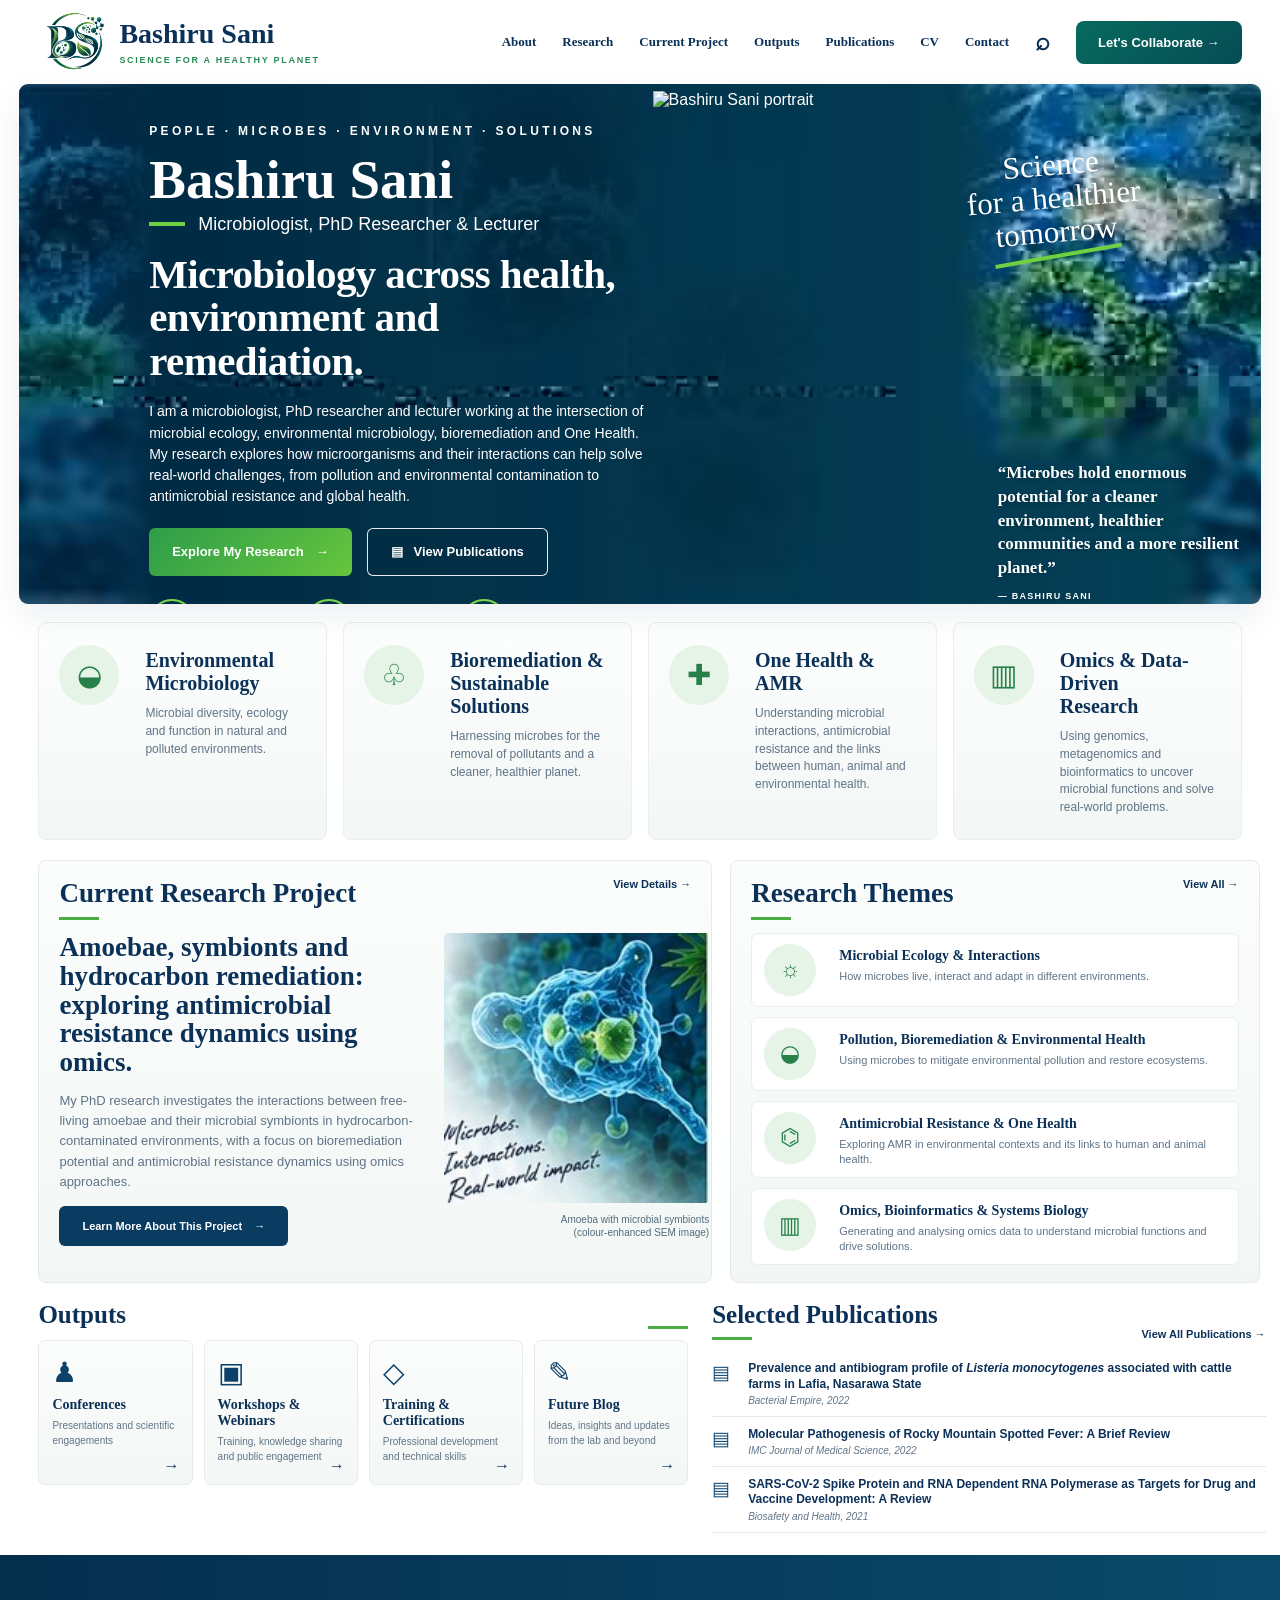
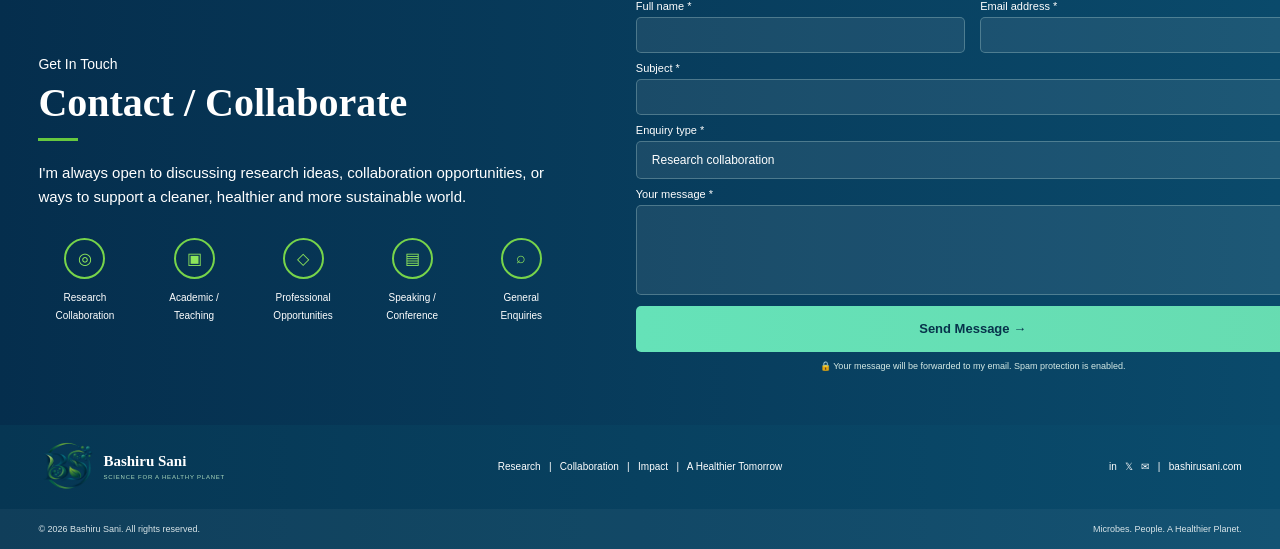
==== commit d1d60efc: "Deploy approved offline v3 homepage" ====
--- a/index.html
+++ b/index.html
@@ -2,67 +2,115 @@
 <html lang="en">
 <head>
 <meta charset="utf-8">
-<meta name="viewport" content="width=device-width, initial-scale=1">
+<meta name="viewport" content="width=device-width,initial-scale=1">
 <title>Bashiru Sani | Microbiologist, PhD Researcher & Lecturer</title>
 <meta name="description" content="Bashiru Sani is a microbiologist, PhD researcher and lecturer working across environmental microbiology, microbial ecology, hydrocarbon bioremediation, One Health, antimicrobial resistance and omics.">
-<link rel="preconnect" href="https://fonts.googleapis.com">
-<link rel="preconnect" href="https://fonts.gstatic.com" crossorigin>
-<link href="https://fonts.googleapis.com/css2?family=Caveat:wght@500;600&family=DM+Sans:wght@400;500;600;700&family=Playfair+Display:wght@600;700&display=swap" rel="stylesheet">
-<link rel="stylesheet" href="styles.css">
-<link rel="icon" href="assets/favicon.ico">
 <link rel="canonical" href="https://bashirusani.com/">
 <meta property="og:title" content="Bashiru Sani | Microbiologist, PhD Researcher & Lecturer">
 <meta property="og:description" content="Microbiology across health, environment and remediation.">
 <meta property="og:image" content="https://bashirusani.com/assets/bashiru-social-1200x630-optimized.jpg">
 <meta property="og:url" content="https://bashirusani.com/">
 <meta name="twitter:card" content="summary_large_image">
+<link rel="stylesheet" href="styles.css">
 </head>
 <body>
-<header class="topbar">
-  <div class="shell nav-row">
-    <a class="brand" href="#home"><img src="assets/bashiru-sani-logo.png" alt="Bashiru Sani logo"><span><strong>Bashiru Sani</strong><small>SCIENCE FOR A HEALTHY PLANET</small></span></a>
-    <button class="menu-btn" id="menuBtn">Menu</button>
+<header class="site-header">
+  <div class="shell header-inner">
+    <a class="brand" href="#top">
+      <img src="assets/bashiru-sani-logo.png" alt="Bashiru Sani logo">
+      <div class="brand-copy"><strong>Bashiru Sani</strong><span>SCIENCE FOR A HEALTHY PLANET</span></div>
+    </a>
+    <button class="menu-btn" id="menuBtn" aria-label="Open menu">Menu</button>
     <nav id="navMenu">
-      <a href="#about">About</a><a href="#themes">Research</a><a href="#project">Current Project</a><a href="#outputs">Outputs</a><a href="#publications">Publications</a><a href="https://docs.google.com/document/d/17vDOxzqtsOHcAayKgjzzeFXTjSAkQkySaqrLIhNKVGw/edit?usp=drivesdk" target="_blank">CV</a><a href="#contact">Contact</a><span class="search">⌕</span><a class="collab" href="#contact">Let's Collaborate <b>→</b></a>
+      <a href="#about">About</a><a href="#research">Research</a><a href="#project">Current Project</a><a href="#outputs">Outputs</a><a href="#publications">Publications</a><a href="https://docs.google.com/document/d/17vDOxzqtsOHcAayKgjzzeFXTjSAkQkySaqrLIhNKVGw/edit?usp=drivesdk" target="_blank" rel="noopener">CV</a><a href="#contact">Contact</a>
+      <span class="search">⌕</span>
+      <a class="collab" href="#contact">Let's Collaborate <b>→</b></a>
     </nav>
   </div>
 </header>
-<main>
-<section class="hero-shell" id="home">
-  <div class="hero">
-    <div class="hero-copy" id="about">
-      <p class="kicker">PEOPLE · MICROBES · ENVIRONMENT · SOLUTIONS</p>
-      <h1>Bashiru Sani</h1>
-      <p class="role"><i></i>Microbiologist, PhD Researcher &amp; Lecturer</p>
-      <h2>Microbiology across health,<br>environment and remediation.</h2>
-      <p class="lead">I am a microbiologist, PhD researcher and lecturer working at the intersection of microbial ecology, environmental microbiology, bioremediation and One Health. My research explores how microorganisms and their interactions can help solve real-world challenges, from pollution and environmental contamination to antimicrobial resistance and global health.</p>
-      <div class="hero-actions"><a class="btn primary" href="#project">Explore My Research <span>→</span></a><a class="btn outline" href="#publications"><span class="doc">▤</span>View Publications</a></div>
-      <div class="impact-row"><div><span class="impact-icon">⌂</span><p>Cleaner<br>Environments</p></div><div><span class="impact-icon">♧</span><p>Healthier<br>Communities</p></div><div><span class="impact-icon">⌘</span><p>Sustainable<br>Futures</p></div></div>
-    </div>
-    <div class="hero-visual">
-      <img class="portrait" src="assets/portrait-cutout.svg" alt="Portrait of Bashiru Sani">
-      <p class="script-note">Science<br>for a healthier<br>tomorrow</p>
-      <blockquote>“Microbes hold enormous potential for a cleaner environment, healthier communities and a more resilient planet.”<cite>— BASHIRU SANI</cite></blockquote>
+
+<main id="top">
+<section class="hero shell-wide" id="about">
+  <div class="hero-left">
+    <p class="kicker">PEOPLE · MICROBES · ENVIRONMENT · SOLUTIONS</p>
+    <h1>Bashiru Sani</h1>
+    <p class="role"><i></i>Microbiologist, PhD Researcher &amp; Lecturer</p>
+    <h2>Microbiology across health,<br>environment and remediation.</h2>
+    <p class="lead">I am a microbiologist, PhD researcher and lecturer working at the intersection of microbial ecology, environmental microbiology, bioremediation and One Health. My research explores how microorganisms and their interactions can help solve real-world challenges, from pollution and environmental contamination to antimicrobial resistance and global health.</p>
+    <div class="hero-actions"><a class="btn primary" href="#project">Explore My Research <b>→</b></a><a class="btn outline" href="#publications">▤&nbsp;&nbsp; View Publications</a></div>
+    <div class="impact-row">
+      <div><span>⌂</span><p>Cleaner<br>Environments</p></div>
+      <div><span>♧</span><p>Healthier<br>Communities</p></div>
+      <div><span>⌘</span><p>Sustainable<br>Futures</p></div>
     </div>
   </div>
+  <div class="hero-right">
+    <img class="portrait" src="assets/approved-portrait.webp" alt="Bashiru Sani portrait">
+    <p class="script-note">Science<br>for a healthier<br>tomorrow</p>
+    <blockquote>“Microbes hold enormous potential for a cleaner environment, healthier communities and a more resilient planet.”<cite>— BASHIRU SANI</cite></blockquote>
+  </div>
 </section>
-<section class="focus-shell"><div class="shell focus-grid">
-  <article><span class="focus-icon">◒</span><div><h3>Environmental<br>Microbiology</h3><p>Microbial diversity, ecology and function in natural and polluted environments.</p></div></article>
-  <article><span class="focus-icon">♧</span><div><h3>Bioremediation &amp;<br>Sustainable Solutions</h3><p>Harnessing microbes for the removal of pollutants and a cleaner, healthier planet.</p></div></article>
-  <article><span class="focus-icon">✚</span><div><h3>One Health &amp; AMR</h3><p>Understanding microbial interactions, antimicrobial resistance and the links between human, animal and environmental health.</p></div></article>
-  <article><span class="focus-icon">▥</span><div><h3>Omics &amp; Data-Driven<br>Research</h3><p>Using genomics, metagenomics and bioinformatics to uncover microbial functions and solve real-world problems.</p></div></article>
-</div></section>
-<section class="shell research-row">
-  <article class="panel project-card" id="project"><div class="section-title"><div><h2>Current Research Project</h2><span></span></div><a href="#project">View Details →</a></div><div class="project-layout"><div class="project-copy"><h3>Amoebae, symbionts and hydrocarbon remediation: exploring antimicrobial resistance dynamics using omics.</h3><p>My PhD research investigates the interactions between free-living amoebae and their microbial symbionts in hydrocarbon-contaminated environments, with a focus on bioremediation potential and antimicrobial resistance dynamics using omics approaches.</p><a class="btn navy" href="#themes">Learn More About This Project <span>→</span></a></div><figure><img src="assets/project-preview.svg" alt="Amoeba and microbial symbionts"><figcaption>Amoeba with microbial symbionts<br>(colour-enhanced SEM image)</figcaption></figure></div></article>
-  <article class="panel themes-card" id="themes"><div class="section-title"><div><h2>Research Themes</h2><span></span></div><a href="#themes">View All →</a></div><div class="theme-list"><div><span class="theme-icon">☼</span><section><h3>Microbial Ecology &amp; Interactions</h3><p>How microbes live, interact and adapt in different environments.</p></section></div><div><span class="theme-icon">◒</span><section><h3>Pollution, Bioremediation &amp; Environmental Health</h3><p>Using microbes to mitigate environmental pollution and restore ecosystems.</p></section></div><div><span class="theme-icon">⌬</span><section><h3>Antimicrobial Resistance &amp; One Health</h3><p>Exploring AMR in environmental contexts and its links to human and animal health.</p></section></div><div><span class="theme-icon">▥</span><section><h3>Omics, Bioinformatics &amp; Systems Biology</h3><p>Generating and analysing omics data to understand microbial functions and drive solutions.</p></section></div></div></article>
+
+<section class="shell focus-strip" id="research">
+  <article><span class="round-icon">◒</span><div><h3>Environmental<br>Microbiology</h3><p>Microbial diversity, ecology and function in natural and polluted environments.</p></div></article>
+  <article><span class="round-icon">♧</span><div><h3>Bioremediation &amp;<br>Sustainable Solutions</h3><p>Harnessing microbes for the removal of pollutants and a cleaner, healthier planet.</p></div></article>
+  <article><span class="round-icon shield">✚</span><div><h3>One Health &amp; AMR</h3><p>Understanding microbial interactions, antimicrobial resistance and the links between human, animal and environmental health.</p></div></article>
+  <article><span class="round-icon bars">▥</span><div><h3>Omics &amp; Data-Driven<br>Research</h3><p>Using genomics, metagenomics and bioinformatics to uncover microbial functions and solve real-world problems.</p></div></article>
 </section>
-<section class="shell work-row">
-  <article id="outputs"><div class="section-title compact"><div><h2>Outputs</h2><span></span></div></div><div class="output-grid"><a class="output-card" href="#outputs"><b>♟</b><h3>Conferences</h3><p>Presentations and scientific engagements</p><em>→</em></a><a class="output-card" href="#outputs"><b>▣</b><h3>Workshops &amp; Webinars</h3><p>Training, knowledge sharing and public engagement</p><em>→</em></a><a class="output-card" href="#outputs"><b>◇</b><h3>Training &amp; Certifications</h3><p>Professional development and technical skills</p><em>→</em></a><a class="output-card" href="#outputs"><b>✎</b><h3>Future Blog</h3><p>Ideas, insights and updates from the lab and beyond</p><em>→</em></a></div></article>
-  <article id="publications"><div class="section-title compact"><div><h2>Selected Publications</h2><span></span></div><a href="https://scholar.google.com/citations?user=ZXR2KdUAAAAJ&hl=en" target="_blank">View All Publications →</a></div><div class="pub-list"><a href="https://doi.org/10.36547/be.475" target="_blank"><span>▤</span><div><h3>Prevalence and antibiogram profile of <em>Listeria monocytogenes</em> associated with cattle farms in Lafia, Nasarawa State</h3><p>Bacterial Empire, 2022</p></div></a><a href="https://doi.org/10.55010/imcjms.16.010" target="_blank"><span>▤</span><div><h3>Molecular Pathogenesis of Rocky Mountain Spotted Fever: A Brief Review</h3><p>IMC Journal of Medical Science, 2022</p></div></a><a href="https://doi.org/10.1016/j.bsheal.2021.07.003" target="_blank"><span>▤</span><div><h3>SARS-CoV-2 Spike Protein and RNA Dependent RNA Polymerase as Targets for Drug and Vaccine Development: A Review</h3><p>Biosafety and Health, 2021</p></div></a></div></article>
+
+<section class="shell research-grid">
+  <article class="panel project" id="project">
+    <div class="panel-head"><div><h2>Current Research Project</h2><i></i></div><a href="#project">View Details →</a></div>
+    <div class="project-body">
+      <div class="project-copy">
+        <h3>Amoebae, symbionts and hydrocarbon remediation: exploring antimicrobial resistance dynamics using omics.</h3>
+        <p>My PhD research investigates the interactions between free-living amoebae and their microbial symbionts in hydrocarbon-contaminated environments, with a focus on bioremediation potential and antimicrobial resistance dynamics using omics approaches.</p>
+        <a class="btn dark" href="#research">Learn More About This Project <b>→</b></a>
+      </div>
+      <figure><img src="assets/approved-project.jpg" alt="Amoeba with microbial symbionts"><figcaption>Amoeba with microbial symbionts<br>(colour-enhanced SEM image)</figcaption></figure>
+    </div>
+  </article>
+  <article class="panel themes">
+    <div class="panel-head"><div><h2>Research Themes</h2><i></i></div><a href="#research">View All →</a></div>
+    <div class="theme-list">
+      <div><span>☼</span><section><h3>Microbial Ecology &amp; Interactions</h3><p>How microbes live, interact and adapt in different environments.</p></section></div>
+      <div><span>◒</span><section><h3>Pollution, Bioremediation &amp; Environmental Health</h3><p>Using microbes to mitigate environmental pollution and restore ecosystems.</p></section></div>
+      <div><span>⌬</span><section><h3>Antimicrobial Resistance &amp; One Health</h3><p>Exploring AMR in environmental contexts and its links to human and animal health.</p></section></div>
+      <div><span>▥</span><section><h3>Omics, Bioinformatics &amp; Systems Biology</h3><p>Generating and analysing omics data to understand microbial functions and drive solutions.</p></section></div>
+    </div>
+  </article>
 </section>
-<section class="contact" id="contact"><div class="shell contact-inner"><div class="contact-copy"><p class="eyebrow">Get In Touch</p><h2>Contact / Collaborate</h2><span class="mini-rule"></span><p>I'm always open to discussing research ideas, collaboration opportunities, or ways to support a cleaner, healthier and more sustainable world.</p><div class="contact-icons"><div><span>◎</span><small>Research<br>Collaboration</small></div><div><span>▣</span><small>Academic /<br>Teaching</small></div><div><span>◇</span><small>Professional<br>Opportunities</small></div><div><span>▤</span><small>Speaking /<br>Conference</small></div><div><span>⌕</span><small>General<br>Enquiries</small></div></div></div><form class="contact-form" id="contactForm" action="https://formsubmit.co/bashmodulus+website@gmail.com" method="POST" data-formsubmit="https://formsubmit.co/ajax/bashmodulus+website@gmail.com">
-<input type="hidden" name="_subject" value="New enquiry from bashirusani.com"><input type="hidden" name="_template" value="table"><div class="field-row"><label>Full name *<input name="name" required></label><label>Email address *<input type="email" name="email" required></label></div><label>Subject *<input name="subject" required></label><label>Enquiry type *<select name="enquiry_type" required><option>Research collaboration</option><option>Academic / teaching</option><option>Professional opportunity</option><option>Speaking / conference</option><option>General enquiry</option></select></label><label>Your message *<textarea name="message" rows="4" required></textarea></label><button type="submit">Send Message <span>→</span></button><p class="notice" id="formStatus">🔒 Your message will be forwarded to my email. Spam protection is enabled.</p></form></div></section>
+
+<section class="shell outputs-pubs" id="outputs">
+  <article>
+    <div class="section-heading"><h2>Outputs</h2><i></i></div>
+    <div class="output-grid">
+      <div><span>♟</span><h3>Conferences</h3><p>Presentations and scientific engagements</p><b>→</b></div>
+      <div><span>▣</span><h3>Workshops &amp; Webinars</h3><p>Training, knowledge sharing and public engagement</p><b>→</b></div>
+      <div><span>◇</span><h3>Training &amp; Certifications</h3><p>Professional development and technical skills</p><b>→</b></div>
+      <div><span>✎</span><h3>Future Blog</h3><p>Ideas, insights and updates from the lab and beyond</p><b>→</b></div>
+    </div>
+  </article>
+  <article id="publications">
+    <div class="section-heading split"><div><h2>Selected Publications</h2><i></i></div><a href="https://scholar.google.com/citations?user=ZXR2KdUAAAAJ&hl=en" target="_blank" rel="noopener">View All Publications →</a></div>
+    <div class="pub-list">
+      <a href="https://doi.org/10.36547/be.475" target="_blank" rel="noopener"><span>▤</span><section><h3>Prevalence and antibiogram profile of <em>Listeria monocytogenes</em> associated with cattle farms in Lafia, Nasarawa State</h3><p>Bacterial Empire, 2022</p></section></a>
+      <a href="https://doi.org/10.55010/imcjms.16.010" target="_blank" rel="noopener"><span>▤</span><section><h3>Molecular Pathogenesis of Rocky Mountain Spotted Fever: A Brief Review</h3><p>IMC Journal of Medical Science, 2022</p></section></a>
+      <a href="https://doi.org/10.1016/j.bsheal.2021.07.003" target="_blank" rel="noopener"><span>▤</span><section><h3>SARS-CoV-2 Spike Protein and RNA Dependent RNA Polymerase as Targets for Drug and Vaccine Development: A Review</h3><p>Biosafety and Health, 2021</p></section></a>
+    </div>
+  </article>
+</section>
+
+<section class="contact" id="contact">
+  <div class="shell contact-grid">
+    <div class="contact-copy"><p class="eyebrow">Get In Touch</p><h2>Contact / Collaborate</h2><i></i><p>I'm always open to discussing research ideas, collaboration opportunities, or ways to support a cleaner, healthier and more sustainable world.</p>
+      <div class="contact-icons"><div><span>◎</span><small>Research<br>Collaboration</small></div><div><span>▣</span><small>Academic /<br>Teaching</small></div><div><span>◇</span><small>Professional<br>Opportunities</small></div><div><span>▤</span><small>Speaking /<br>Conference</small></div><div><span>⌕</span><small>General<br>Enquiries</small></div></div>
+    </div>
+    <form class="contact-form" id="contactForm" action="https://formsubmit.co/bashmodulus+website@gmail.com" method="POST" data-formsubmit="https://formsubmit.co/ajax/bashmodulus+website@gmail.com"><input type="hidden" name="_subject" value="New enquiry from bashirusani.com"><input type="hidden" name="_template" value="table"><div class="field-row"><label>Full name *<input name="name" required></label><label>Email address *<input type="email" name="email" required></label></div><label>Subject *<input name="subject" required></label><label>Enquiry type *<select name="enquiry_type" required><option>Research collaboration</option><option>Academic / teaching</option><option>Professional opportunity</option><option>Speaking / conference</option><option>General enquiry</option></select></label><label>Your message *<textarea name="message" required></textarea></label><button type="submit">Send Message →</button><p id="formStatus">🔒 Your message will be forwarded to my email. Spam protection is enabled.</p></form>
+  </div>
+</section>
+<footer><div class="shell footer-main"><div class="footer-brand"><img src="assets/bashiru-sani-logo.png" alt=""><div><strong>Bashiru Sani</strong><small>SCIENCE FOR A HEALTHY PLANET</small></div></div><div class="footer-links">Research &nbsp; | &nbsp; Collaboration &nbsp; | &nbsp; Impact &nbsp; | &nbsp; A Healthier Tomorrow</div><div class="footer-social"><a href="https://www.linkedin.com/in/bashir-sani/" target="_blank" rel="noopener">in</a> &nbsp; <a href="https://x.com/BashEya" target="_blank" rel="noopener">𝕏</a> &nbsp; <a href="mailto:bashmodulus@gmail.com">✉</a> &nbsp; | &nbsp; bashirusani.com</div></div><div class="footer-bottom"><span>© 2026 Bashiru Sani. All rights reserved.</span><span>Microbes. People. A Healthier Planet.</span></div></footer>
 </main>
-<footer><div class="shell footer-main"><div class="footer-brand"><img src="assets/bashiru-sani-logo.png" alt=""><span><strong>Bashiru Sani</strong><small>SCIENCE FOR A HEALTHY PLANET</small></span></div><div class="footer-links"><a href="#themes">Research</a><span>|</span><a href="#contact">Collaboration</a><span>|</span><a href="#outputs">Impact</a><span>|</span><a href="#home">A Healthier Tomorrow</a></div><div class="social"><a href="https://www.linkedin.com/in/bashir-sani/" target="_blank">in</a><a href="https://x.com/BashEya" target="_blank">𝕏</a><a href="mailto:bashmodulus@gmail.com">✉</a><span>|</span><span>bashirusani.com</span></div></div><div class="footer-bottom"><span>© 2026 Bashiru Sani. All rights reserved.</span><span>Microbes. People. A Healthier Planet.</span></div></footer>
 <script src="script.js"></script>
-</body></html>+</body>
+</html>
--- a/styles.css
+++ b/styles.css
@@ -1 +1,12 @@
-:root{--ink:#0c3158;--deep:#052e4d;--deep2:#083e5d;--green:#36a85c;--lime:#76d648;--muted:#5c7484;--line:#e3ebe8;--panel:#f7faf9;--white:#fff}*{box-sizing:border-box}html{scroll-behavior:smooth;scroll-padding-top:92px}body{margin:0;background:#fff;color:var(--ink);font-family:"DM Sans",Arial,sans-serif;line-height:1.45}a{text-decoration:none;color:inherit}img{display:block;max-width:100%}.shell{width:min(94vw,1880px);margin-inline:auto}.topbar{position:sticky;top:0;z-index:50;background:#fff;border-bottom:1px solid #edf1ef}.nav-row{height:88px;display:flex;align-items:center;gap:28px}.brand{display:flex;align-items:center;gap:12px;margin-right:auto}.brand img{width:68px;height:68px;object-fit:contain}.brand span{display:flex;flex-direction:column;line-height:1}.brand strong{font:700 28px "Playfair Display",Georgia,serif;color:#0c3158}.brand small{font-size:8px;letter-spacing:.17em;color:#2d8d59;font-weight:800;margin-top:7px}.nav-row nav{display:flex;align-items:center;gap:27px;font-size:13px;font-weight:700}.nav-row nav a:hover{color:#2c8f59}.search{font-size:24px}.collab{background:linear-gradient(135deg,#08725f,#064c56);color:#fff!important;padding:14px 22px;border-radius:8px;display:inline-flex;align-items:center;gap:14px}.menu-btn{display:none;border:1px solid #d7e0dd;border-radius:7px;background:#fff;padding:9px 14px;font-weight:700;color:var(--ink)}.hero-shell{padding:0 30px}.hero{width:min(97vw,1980px);height:560px;margin:0 auto 14px;border-radius:8px;overflow:hidden;display:grid;grid-template-columns:49% 51%;position:relative;color:#fff;background:#073d5a url('assets/hero-reference-bg.svg') center/cover no-repeat;box-shadow:0 10px 25px rgba(5,43,71,.08)}.hero:after{content:"";position:absolute;inset:0;background:linear-gradient(90deg,rgba(4,30,51,.18),rgba(4,33,55,.03) 63%,rgba(4,30,50,.08));pointer-events:none}.hero-copy{position:relative;z-index:3;align-self:center;padding:40px 35px 34px 9.2vw}.kicker{font-size:12px;letter-spacing:.29em;font-weight:700;margin:0 0 12px}.hero-copy h1{font:700 68px/.98 "Playfair Display",Georgia,serif;margin:0 0 6px;letter-spacing:-.02em}.role{display:flex;align-items:center;gap:12px;margin:0 0 18px;font-size:19px}.role i{width:38px;height:4px;border-radius:4px;background:var(--lime);display:block}.hero-copy h2{font:600 49px/1.05 "Playfair Display",Georgia,serif;margin:0 0 18px;letter-spacing:-.02em}.lead{font-size:15px;line-height:1.52;max-width:700px;margin:0;color:#f0f6f5}.hero-actions{display:flex;gap:16px;margin-top:23px}.btn{display:inline-flex;align-items:center;justify-content:center;gap:12px;min-height:48px;padding:0 24px;border-radius:6px;font-size:13px;font-weight:700}.btn.primary{background:linear-gradient(135deg,#2e9f49,#69c93f);box-shadow:0 6px 15px rgba(26,117,56,.23)}.btn.outline{border:1px solid rgba(255,255,255,.88);background:rgba(4,33,55,.14)}.btn.navy{background:#0a3b63;color:#fff;min-height:44px;font-size:12px}.doc{font-size:16px}.impact-row{display:flex;gap:34px;margin-top:25px}.impact-row>div{display:flex;align-items:center;gap:10px}.impact-icon{width:48px;height:48px;border:2px solid #7bd64c;border-radius:50%;display:grid;place-items:center;color:#8de55a;font-size:19px}.impact-row p{font-size:11.5px;line-height:1.2;margin:0}.hero-visual{position:relative;z-index:3;min-width:0}.portrait{position:absolute;left:-5%;bottom:-3px;height:565px;width:auto;max-width:none;filter:drop-shadow(0 22px 28px rgba(0,0,0,.2))}.script-note{position:absolute;z-index:4;top:72px;right:25%;margin:0;font:600 41px/1.02 "Caveat",cursive;text-align:center;transform:rotate(-5deg);text-shadow:0 2px 5px rgba(0,0,0,.24)}.script-note:after{content:"";display:block;width:150px;height:4px;background:var(--lime);margin:5px auto 0;transform:rotate(-5deg)}.hero-visual blockquote{position:absolute;z-index:4;right:3.2%;bottom:70px;width:250px;margin:0;font:600 17px/1.43 "Playfair Display",Georgia,serif;text-shadow:0 2px 5px rgba(0,0,0,.24)}.hero-visual cite{display:block;margin-top:11px;font:700 10px "DM Sans",sans-serif;letter-spacing:.14em;font-style:normal}.focus-shell{padding:0 0 14px}.focus-grid{display:grid;grid-template-columns:repeat(4,1fr);gap:14px}.focus-grid article{min-height:160px;background:linear-gradient(180deg,#fbfdfc,#f2f7f5);border:1px solid #e9efec;border-radius:8px;padding:21px 20px;display:grid;grid-template-columns:66px 1fr;gap:14px}.focus-icon{width:58px;height:58px;border-radius:50%;background:#e5f3e7;color:#278049;display:grid;place-items:center;font-size:26px}.focus-grid h3{font:700 18px/1.18 "Playfair Display",Georgia,serif;margin:3px 0 8px}.focus-grid p{font-size:12px;line-height:1.5;color:var(--muted);margin:0}.research-row{display:grid;grid-template-columns:57% 43%;gap:14px;margin-bottom:16px}.panel{background:linear-gradient(180deg,#fafcfb,#f3f7f5);border:1px solid #e3ebe8;border-radius:8px;padding:16px 18px;min-height:405px}.section-title{display:flex;align-items:flex-start;justify-content:space-between;gap:20px}.section-title>div span,.mini-rule{display:block;width:38px;height:3px;background:#50ad44;margin-top:8px}.section-title h2{font:700 25px/1.05 "Playfair Display",Georgia,serif;margin:0}.section-title a{font-size:11px;font-weight:700;color:#0b4d76;white-space:nowrap;margin-top:5px}.project-layout{display:grid;grid-template-columns:58% 42%;gap:12px;margin-top:15px}.project-copy h3{font:700 26px/1.06 "Playfair Display",Georgia,serif;margin:0 0 13px}.project-copy p{font-size:13px;line-height:1.54;color:var(--muted);margin:0}.project-layout figure{margin:0;display:flex;flex-direction:column;align-items:flex-end}.project-layout figure img{width:100%;height:275px;object-fit:cover;border-radius:4px}.project-layout figcaption{text-align:right;font-size:10px;color:#576e7d;margin-top:9px}.theme-list{display:grid;gap:9px;margin-top:13px}.theme-list>div{display:grid;grid-template-columns:64px 1fr;gap:12px;background:#fff;border:1px solid #e8efec;border-radius:7px;padding:10px;min-height:76px}.theme-icon{width:54px;height:54px;border-radius:50%;background:#e5f2e7;color:#287f49;display:grid;place-items:center;font-size:22px}.theme-list h3{font:700 14px/1.16 "Playfair Display",Georgia,serif;margin:3px 0 5px}.theme-list p{font-size:10.5px;line-height:1.4;color:var(--muted);margin:0}.work-row{display:grid;grid-template-columns:55% 45%;gap:22px;margin-bottom:20px}.compact{align-items:end}.output-grid{display:grid;grid-template-columns:repeat(4,1fr);gap:10px}.output-card{position:relative;min-height:156px;padding:16px 14px;background:linear-gradient(180deg,#fafcfc,#f3f7f6);border:1px solid #e5ece9;border-radius:7px}.output-card b{font-size:30px;color:#0c4169}.output-card h3{font:700 13px/1.17 "Playfair Display",Georgia,serif;margin:8px 0 5px}.output-card p{font-size:10.5px;line-height:1.45;color:var(--muted);margin:0}.output-card em{position:absolute;right:12px;bottom:10px;font-size:19px;font-style:normal}.pub-list{border-top:1px solid #e1e9e6}.pub-list>a{display:grid;grid-template-columns:30px 1fr;gap:10px;padding:10px 0;border-bottom:1px solid #e4ebe8}.pub-list>a>span{font-size:18px;color:#0b4a73}.pub-list h3{font-size:11.5px;line-height:1.3;margin:0;font-weight:600}.pub-list p{font-size:9.5px;color:var(--muted);font-style:italic;margin:3px 0 0}.contact{background:linear-gradient(90deg,#052d4a,#094b6c);color:#fff}.contact-inner{padding:42px 1vw 34px;display:grid;grid-template-columns:45% 55%;gap:60px;align-items:center}.eyebrow{font-size:14px;margin:0 0 6px}.contact-copy h2{font:600 42px/1.04 "Playfair Display",Georgia,serif;margin:0}.contact-copy>p{font-size:15px;line-height:1.55;max-width:520px;margin:15px 0 0}.contact-icons{display:grid;grid-template-columns:repeat(5,1fr);gap:14px;margin-top:27px}.contact-icons>div{text-align:center}.contact-icons span{width:40px;height:40px;border:2px solid #7ed64d;border-radius:50%;display:grid;place-items:center;margin:0 auto 8px;color:#8fe35e}.contact-icons small{font-size:9px;line-height:1.2}.contact-form label{display:block;font-size:10.5px;margin-bottom:9px}.field-row{display:grid;grid-template-columns:1fr 1fr;gap:14px}.contact-form input,.contact-form select,.contact-form textarea{width:100%;margin-top:5px;background:rgba(255,255,255,.07);border:1px solid rgba(208,237,231,.28);border-radius:5px;color:#fff;padding:10px 12px;font:500 11px "DM Sans",sans-serif}.contact-form select option{color:#111}.contact-form textarea{min-height:95px;resize:vertical}.contact-form button{width:100%;border:0;border-radius:5px;background:linear-gradient(90deg,#68e4b8,#68dcae);color:#062e47;min-height:46px;font-size:12.5px;font-weight:700}.notice{text-align:center;font-size:8.5px;color:#d5ece6;margin:9px 0 0}footer{background:linear-gradient(90deg,#063653,#0a4d6f);color:#fff}.footer-main{min-height:90px;display:grid;grid-template-columns:1fr 1.45fr 1fr;gap:22px;align-items:center}.footer-brand{display:flex;align-items:center;gap:10px}.footer-brand img{width:58px;height:58px}.footer-brand span{display:flex;flex-direction:column}.footer-brand strong{font:700 16px "Playfair Display",Georgia,serif}.footer-brand small{font-size:6.2px;letter-spacing:.15em;color:#a7d7bb}.footer-links{display:flex;justify-content:center;gap:14px;font-size:10px}.social{display:flex;align-items:center;justify-content:flex-end;gap:12px;font-size:10px}.social a{font-size:16px}.footer-bottom{background:rgba(255,255,255,.04);padding:14px 3vw;display:flex;justify-content:space-between;font-size:9px;color:#dce8eb}@media(max-width:1100px){.nav-row nav{gap:16px;font-size:11px}.brand strong{font-size:22px}.hero{grid-template-columns:52% 48%;height:540px}.hero-copy{padding-left:5vw}.hero-copy h1{font-size:55px}.hero-copy h2{font-size:40px}.lead{font-size:13px}.portrait{height:545px;left:-8%}.script-note{right:12%;font-size:34px}.hero-visual blockquote{width:205px;font-size:14px}.focus-grid article{grid-template-columns:56px 1fr}.focus-icon{width:50px;height:50px}.research-row{grid-template-columns:1fr}.work-row{grid-template-columns:1fr}.contact-inner{grid-template-columns:1fr}.contact-icons{max-width:640px}}@media(max-width:800px){.nav-row{height:72px}.menu-btn{display:block}.nav-row nav{display:none;position:absolute;top:68px;left:12px;right:12px;background:#fff;border:1px solid #dfe7e5;border-radius:8px;padding:16px;flex-direction:column;align-items:stretch;box-shadow:0 16px 28px rgba(13,48,76,.12);z-index:20}.nav-row nav.open{display:flex}.search{display:none}.collab{justify-content:center}.hero-shell{padding:0 10px}.hero{height:auto;min-height:860px;grid-template-columns:1fr}.hero-copy{padding:30px 22px 20px}.hero-copy h1{font-size:44px}.role{font-size:14px}.hero-copy h2{font-size:31px}.lead{font-size:11.5px}.hero-actions{flex-direction:column}.btn{width:100%}.impact-row{justify-content:space-between;gap:6px}.hero-visual{height:420px}.portrait{height:420px;left:50%;transform:translateX(-50%)}.script-note{top:15px;right:8%;font-size:28px}.hero-visual blockquote{right:10px;bottom:22px;width:180px;font-size:11px}.focus-grid{grid-template-columns:1fr 1fr}.research-row,.work-row{width:calc(100% - 24px)}.project-layout{grid-template-columns:1fr}.field-row{grid-template-columns:1fr}.footer-main{grid-template-columns:1fr;padding:18px 0}.footer-links,.social{justify-content:flex-start;flex-wrap:wrap}.footer-bottom{padding:12px 20px;gap:20px}}@media(max-width:480px){.focus-grid{grid-template-columns:1fr}.output-grid{grid-template-columns:1fr 1fr}.contact-icons{grid-template-columns:repeat(3,1fr)}.footer-bottom{flex-direction:column}}+:root{--navy:#063854;--deep:#062c49;--ink:#0c3158;--green:#319b57;--lime:#6fd141;--muted:#607487;--soft:#f4f8f7;--line:#e2ebe8;--white:#fff}*{box-sizing:border-box}html{scroll-behavior:smooth}body{margin:0;background:white;color:var(--ink);font-family:Arial,Helvetica,sans-serif}a{text-decoration:none;color:inherit}img{display:block;max-width:100%}.shell{width:94%;max-width:1920px;margin:0 auto}.shell-wide{width:97%;max-width:1984px;margin:0 auto}
+.site-header{height:84px;background:#fff}.header-inner{height:84px;display:flex;align-items:center;gap:30px}.brand{display:flex;align-items:center;gap:13px;margin-right:auto}.brand img{width:68px;height:68px;object-fit:contain}.brand-copy{display:flex;flex-direction:column}.brand-copy strong{font-family:Georgia,serif;font-size:28px;line-height:1;color:#0c3158}.brand-copy span{font-size:9px;letter-spacing:.19em;color:#278b55;font-weight:700;margin-top:7px}.site-header nav{display:flex;align-items:center;gap:26px;font-family:Georgia,serif;font-size:13px;font-weight:700}.search{font-size:25px}.collab{font-family:Arial,sans-serif!important;background:linear-gradient(135deg,#076a5e,#064c55);color:#fff!important;padding:14px 22px;border-radius:8px;font-size:13px!important}
+.hero{height:520px;position:relative;border-radius:9px;overflow:hidden;background:#063e5d url('assets/approved-hero.jpg') center/cover no-repeat;color:#fff;display:grid;grid-template-columns:51.5% 48.5%;box-shadow:0 12px 32px rgba(7,53,80,.08)}.hero:after{content:"";position:absolute;inset:0;background:linear-gradient(90deg,rgba(3,34,57,.12),rgba(3,34,57,0) 52%,rgba(2,27,47,.03));pointer-events:none}.hero-left{position:relative;z-index:2;padding:40px 10px 26px 130px;display:flex;flex-direction:column;justify-content:center}.kicker{font-size:12px;letter-spacing:.28em;font-weight:700;margin:0 0 15px}.hero-left h1{font-family:Georgia,serif;font-size:55px;line-height:.98;margin:0 0 7px}.role{font-size:18px;margin:0 0 18px;display:flex;gap:13px;align-items:center}.role i{display:block;width:36px;height:4px;background:var(--lime)}.hero-left h2{font-family:Georgia,serif;font-size:41px;line-height:1.06;margin:0 0 18px;letter-spacing:-.015em}.lead{font-size:14px;line-height:1.52;max-width:680px;margin:0}.hero-actions{display:flex;gap:15px;margin-top:20px}.btn{display:inline-flex;align-items:center;justify-content:center;gap:12px;min-height:48px;padding:0 23px;border-radius:6px;font-size:13px;font-weight:700}.btn.primary{background:linear-gradient(135deg,#2e9d49,#66c53d)}.btn.outline{border:1px solid rgba(255,255,255,.9);background:rgba(4,30,49,.12)}.btn.dark{background:#0a3b61;color:white;margin-top:14px;min-height:40px;font-size:11px}.impact-row{display:flex;gap:34px;margin-top:23px}.impact-row>div{display:flex;align-items:center;gap:10px}.impact-row span{width:46px;height:46px;border:2px solid #78d44a;border-radius:50%;display:grid;place-items:center;color:#8ce55c;font-size:20px}.impact-row p{font-size:11px;line-height:1.2;margin:0}.hero-right{position:relative;z-index:2}.portrait{position:absolute;left:-1%;bottom:-30px;height:610px;width:auto;max-width:none;filter:drop-shadow(0 18px 24px rgba(0,0,0,.18))}.script-note{position:absolute;top:64px;right:20%;margin:0;color:#fff;font-family:"Segoe Print","Comic Sans MS",cursive;font-size:31px;line-height:1.08;text-align:center;transform:rotate(-5deg);text-shadow:0 2px 5px rgba(0,0,0,.18)}.script-note:after{content:"";display:block;width:128px;height:4px;background:var(--lime);margin:6px auto 0;transform:rotate(-5deg)}.hero-right blockquote{position:absolute;right:3%;bottom:68px;width:245px;margin:0;font-family:Georgia,serif;font-size:17px;line-height:1.4;font-weight:700;text-shadow:0 2px 4px rgba(0,0,0,.22)}.hero-right cite{display:block;font-family:Arial,sans-serif;font-size:9px;letter-spacing:.14em;font-style:normal;margin-top:10px}
+.focus-strip{display:grid;grid-template-columns:repeat(4,1fr);gap:16px;padding:18px 0 20px}.focus-strip article{min-height:160px;padding:22px 20px;background:linear-gradient(#fdfefe,#f2f7f5);border:1px solid #e8efec;border-radius:8px;display:grid;grid-template-columns:70px 1fr;gap:16px}.round-icon{width:60px;height:60px;border-radius:50%;display:grid;place-items:center;background:#e6f3e7;color:#27804a;font-size:29px}.focus-strip h3{font-family:Georgia,serif;font-size:20px;line-height:1.15;margin:4px 0 10px}.focus-strip p{font-size:12px;line-height:1.48;color:var(--muted);margin:0}
+.research-grid{display:grid;grid-template-columns:56% 44%;gap:18px;margin-bottom:18px}.panel{background:linear-gradient(#fbfdfc,#f2f7f5);border:1px solid #e3ebe8;border-radius:8px;min-height:370px;padding:17px 20px}.panel-head{display:flex;align-items:flex-start;justify-content:space-between}.panel-head h2,.section-heading h2{font-family:Georgia,serif;font-size:27px;margin:0}.panel-head i,.section-heading i{display:block;width:40px;height:3px;background:#48ad43;margin-top:8px}.panel-head a,.section-heading a{font-size:11px;font-weight:700}.project-body{display:grid;grid-template-columns:58% 42%;gap:18px;margin-top:13px}.project-copy h3{font-family:Georgia,serif;font-size:27px;line-height:1.07;margin:0 0 14px}.project-copy p{font-size:13px;line-height:1.55;color:var(--muted);margin:0}.project figure{margin:0}.project figure img{width:100%;height:270px;object-fit:cover;border-radius:4px}.project figcaption{text-align:right;font-size:10px;line-height:1.35;color:#536b7d;margin-top:10px}.theme-list{display:grid;gap:10px;margin-top:13px}.theme-list>div{display:grid;grid-template-columns:62px 1fr;gap:13px;background:#fff;border:1px solid #e7eeeb;border-radius:7px;padding:10px 12px;min-height:70px}.theme-list>div>span{width:52px;height:52px;border-radius:50%;display:grid;place-items:center;background:#e6f3e7;color:#27804a;font-size:23px}.theme-list h3{font-family:Georgia,serif;font-size:14px;margin:4px 0 5px}.theme-list p{font-size:11px;line-height:1.38;color:var(--muted);margin:0}
+.outputs-pubs{display:grid;grid-template-columns:54% 46%;gap:24px;margin-bottom:22px}.section-heading{display:flex;justify-content:space-between;align-items:flex-end}.section-heading h2{font-size:25px}.section-heading.split>div{flex:1}.output-grid{display:grid;grid-template-columns:repeat(4,1fr);gap:11px;margin-top:11px}.output-grid>div{position:relative;min-height:145px;padding:15px 13px;background:linear-gradient(#fbfdfc,#f3f7f5);border:1px solid #e6ece9;border-radius:7px}.output-grid>div>span{font-size:28px;color:#0d4169}.output-grid h3{font-family:Georgia,serif;font-size:14px;margin:8px 0 6px}.output-grid p{font-size:10px;line-height:1.45;color:var(--muted);margin:0}.output-grid b{position:absolute;right:12px;bottom:9px}.pub-list{margin-top:11px}.pub-list>div,.pub-list>a{display:grid;grid-template-columns:28px 1fr;gap:8px;border-bottom:1px solid #e3eae7;padding:10px 0}.pub-list>div>span,.pub-list>a>span{font-size:19px;color:#0c4771}.pub-list h3{font-size:12px;line-height:1.27;margin:0;font-weight:600}.pub-list p{font-size:10px;color:var(--muted);font-style:italic;margin:3px 0 0}
+.contact{background:linear-gradient(90deg,#052e4d,#0a4a6b);color:#fff}.contact-grid{padding:45px 0;display:grid;grid-template-columns:44% 56%;gap:68px;align-items:center}.eyebrow{font-size:14px;margin:0 0 7px}.contact-copy h2{font-family:Georgia,serif;font-size:40px;margin:0}.contact-copy>i{display:block;width:40px;height:3px;background:#67c83f;margin:12px 0 20px}.contact-copy>p:last-of-type{font-size:15px;line-height:1.55;max-width:520px}.contact-icons{display:grid;grid-template-columns:repeat(5,1fr);gap:16px;margin-top:30px}.contact-icons>div{text-align:center}.contact-icons span{width:41px;height:41px;border:2px solid #77d44a;border-radius:50%;display:grid;place-items:center;margin:0 auto 8px;color:#8de65b}.contact-icons small{font-size:10px;line-height:1.2}.contact-form label{display:block;font-size:11px;margin-bottom:9px}.field-row{display:grid;grid-template-columns:1fr 1fr;gap:15px}.contact-form input,.contact-form select,.contact-form textarea{width:100%;margin-top:5px;background:rgba(255,255,255,.08);border:1px solid rgba(210,238,232,.27);border-radius:5px;color:#fff;padding:10px 11px;font-size:12px}.contact-form select option{color:#111}.contact-form textarea{min-height:90px;resize:vertical}.contact-form button{width:100%;min-height:46px;border:0;border-radius:5px;background:linear-gradient(90deg,#65e2b8,#67dcb1);color:#07334b;font-size:13px;font-weight:700}.contact-form p{text-align:center;font-size:9px;color:#d5eae5}
+footer{background:linear-gradient(90deg,#063653,#0a4c6d);color:#fff}.footer-main{height:84px;display:grid;grid-template-columns:1fr 1.4fr 1fr;align-items:center;gap:20px}.footer-brand{display:flex;align-items:center;gap:10px}.footer-brand img{width:55px;height:55px}.footer-brand strong{display:block;font-family:Georgia,serif;font-size:15px}.footer-brand small{display:block;font-size:6px;letter-spacing:.13em;color:#abd9bc;margin-top:4px}.footer-links{text-align:center;font-size:10px}.footer-social{text-align:right;font-size:10px}.footer-bottom{height:40px;background:rgba(255,255,255,.04);display:flex;align-items:center;justify-content:space-between;padding:0 3%;font-size:9px;color:#d9e5e9}
+@media(max-width:1100px){.site-header nav{display:none}.hero{height:auto;grid-template-columns:1fr}.hero-left{padding:38px}.hero-right{min-height:470px}.portrait{left:50%;transform:translateX(-50%);height:470px}.script-note{right:10%;}.focus-strip,.research-grid,.outputs-pubs,.contact-grid{grid-template-columns:1fr}.focus-strip{grid-template-columns:repeat(2,1fr)}.contact-grid{gap:30px}.shell{width:92%}}
+
+.menu-btn{display:none;border:1px solid #d7e0dd;border-radius:7px;background:#fff;padding:9px 14px;font-weight:700;color:var(--ink)}
+@media(max-width:1100px){.menu-btn{display:block}.site-header nav.open{display:flex;position:absolute;top:76px;left:4%;right:4%;z-index:30;background:#fff;border:1px solid #e0e8e5;border-radius:8px;padding:16px;flex-direction:column;align-items:stretch;box-shadow:0 16px 28px rgba(13,48,76,.12)}}
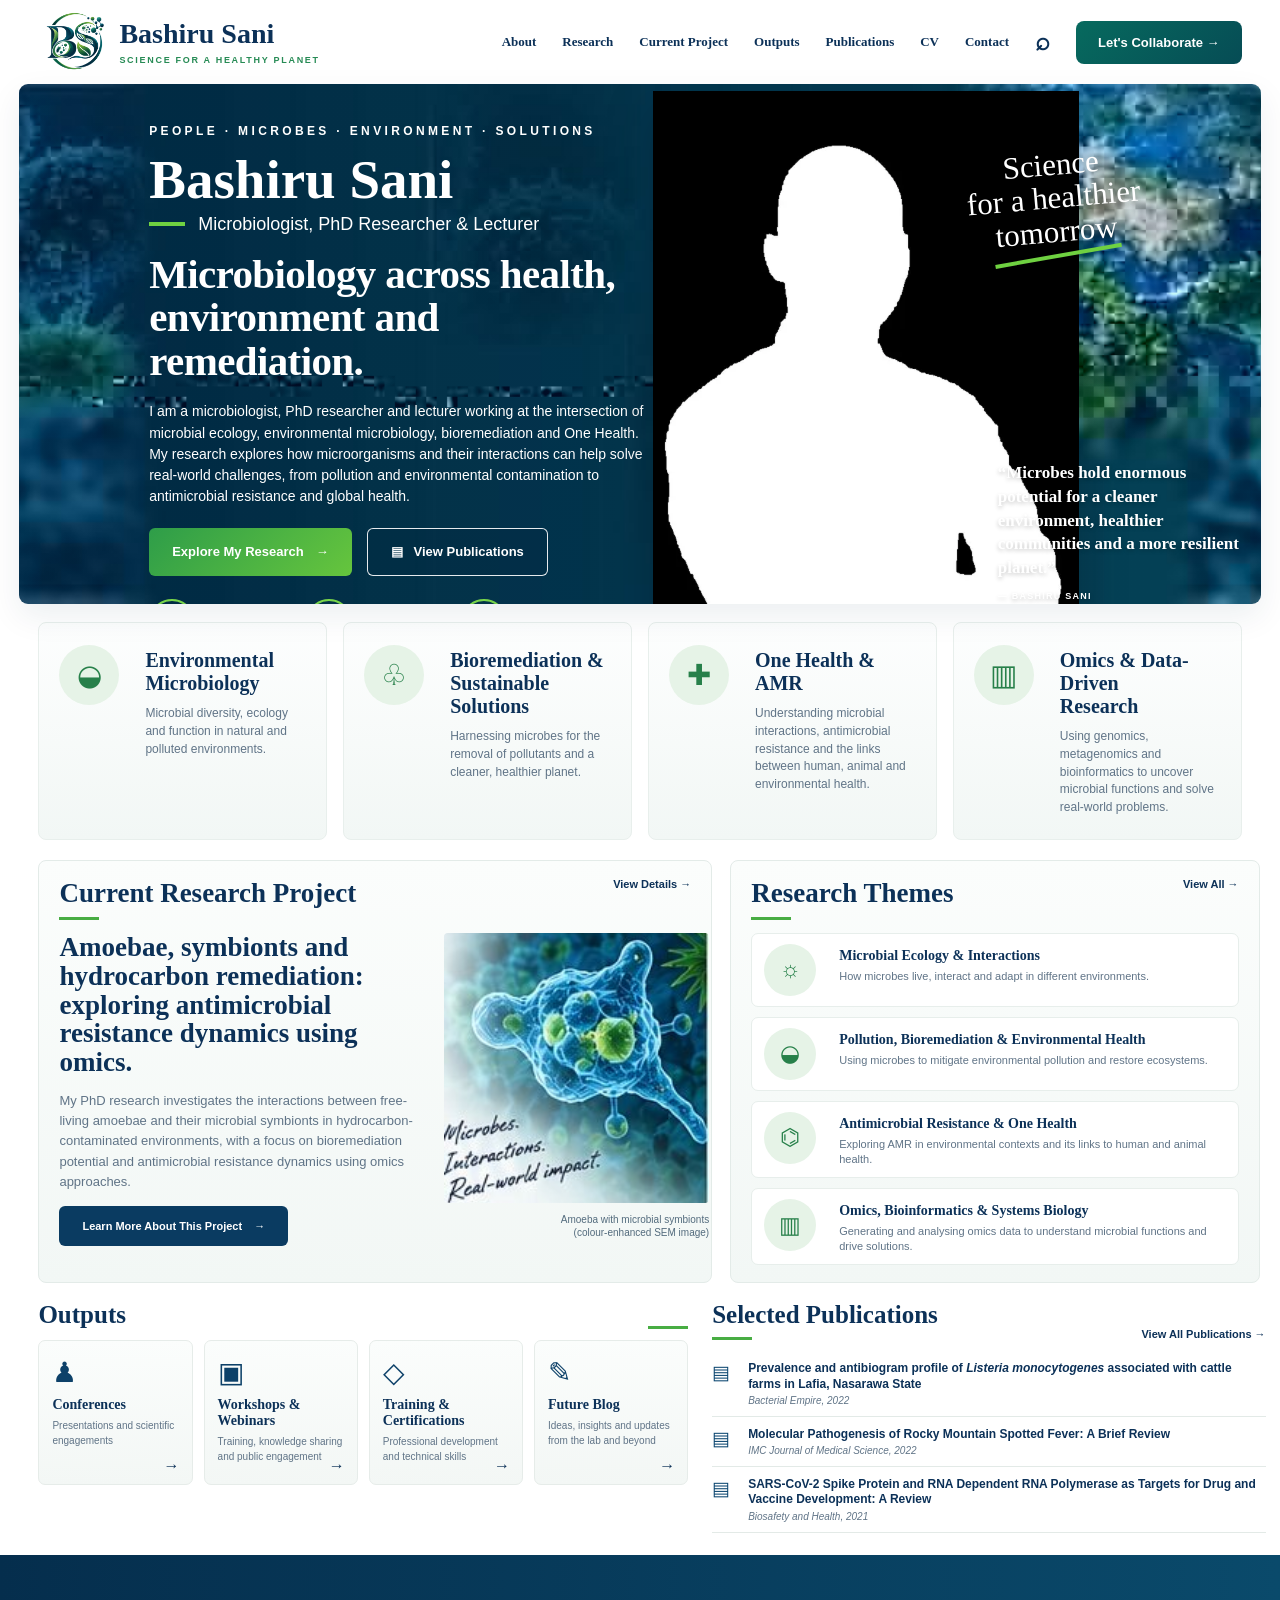
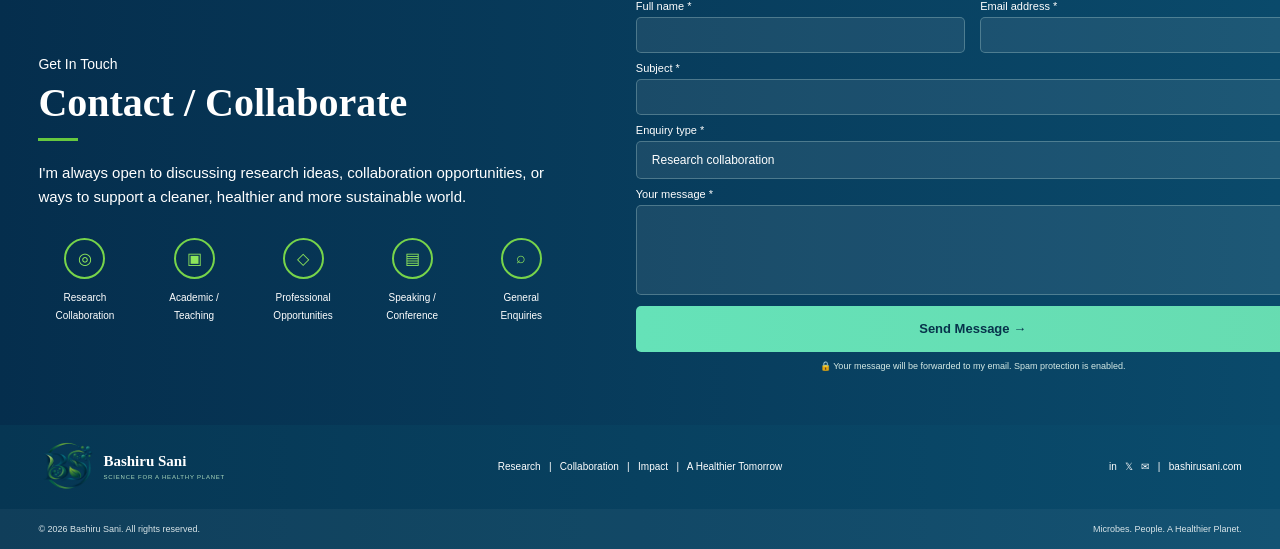
==== commit 2d7c30c0: "Fix approved hero portrait asset" ====
--- a/index.html
+++ b/index.html
@@ -45,7 +45,7 @@
     </div>
   </div>
   <div class="hero-right">
-    <img class="portrait" src="assets/approved-portrait.webp" alt="Bashiru Sani portrait">
+    <img class="portrait" src="assets/portrait-mask-preview.svg" alt="Bashiru Sani portrait">
     <p class="script-note">Science<br>for a healthier<br>tomorrow</p>
     <blockquote>“Microbes hold enormous potential for a cleaner environment, healthier communities and a more resilient planet.”<cite>— BASHIRU SANI</cite></blockquote>
   </div>
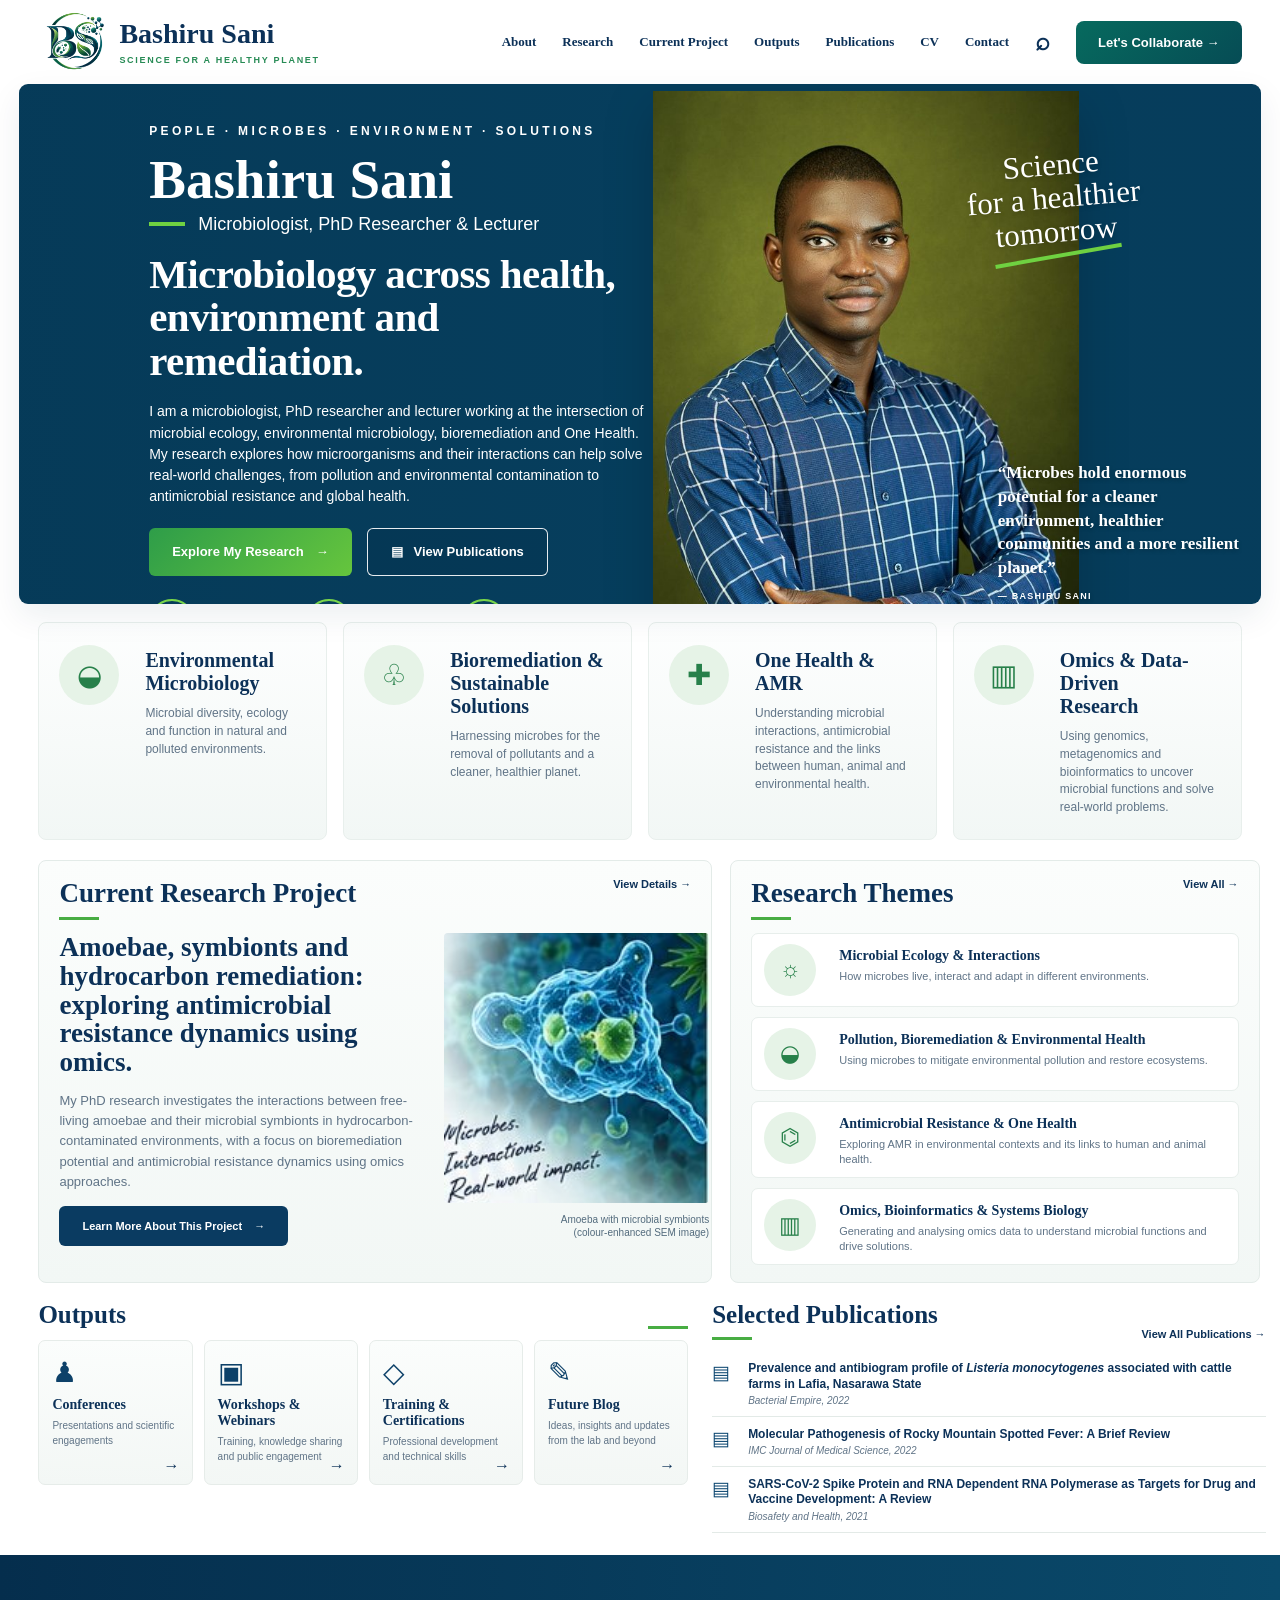
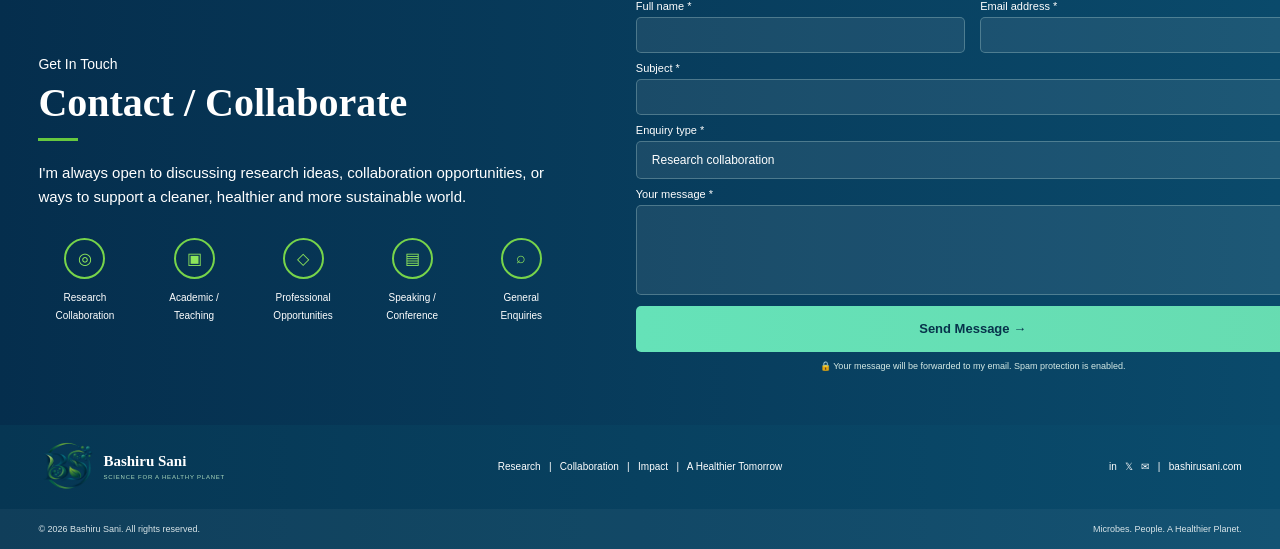
==== commit c60124e5: "Match homepage to approved reference structure and restore real portrait" ====
--- a/index.html
+++ b/index.html
@@ -6,12 +6,13 @@
 <title>Bashiru Sani | Microbiologist, PhD Researcher & Lecturer</title>
 <meta name="description" content="Bashiru Sani is a microbiologist, PhD researcher and lecturer working across environmental microbiology, microbial ecology, hydrocarbon bioremediation, One Health, antimicrobial resistance and omics.">
 <link rel="canonical" href="https://bashirusani.com/">
+<link rel="icon" href="assets/favicon.ico">
 <meta property="og:title" content="Bashiru Sani | Microbiologist, PhD Researcher & Lecturer">
 <meta property="og:description" content="Microbiology across health, environment and remediation.">
 <meta property="og:image" content="https://bashirusani.com/assets/bashiru-social-1200x630-optimized.jpg">
 <meta property="og:url" content="https://bashirusani.com/">
 <meta name="twitter:card" content="summary_large_image">
-<link rel="stylesheet" href="styles.css">
+<link rel="stylesheet" href="styles.css?v=20260909-reference">
 </head>
 <body>
 <header class="site-header">
@@ -45,7 +46,7 @@
     </div>
   </div>
   <div class="hero-right">
-    <img class="portrait" src="assets/portrait-mask-preview.svg" alt="Bashiru Sani portrait">
+    <img class="portrait" src="assets/bashiru-portrait.jpg" alt="Bashiru Sani portrait">
     <p class="script-note">Science<br>for a healthier<br>tomorrow</p>
     <blockquote>“Microbes hold enormous potential for a cleaner environment, healthier communities and a more resilient planet.”<cite>— BASHIRU SANI</cite></blockquote>
   </div>
@@ -94,9 +95,9 @@
   <article id="publications">
     <div class="section-heading split"><div><h2>Selected Publications</h2><i></i></div><a href="https://scholar.google.com/citations?user=ZXR2KdUAAAAJ&hl=en" target="_blank" rel="noopener">View All Publications →</a></div>
     <div class="pub-list">
-      <a href="https://doi.org/10.36547/be.475" target="_blank" rel="noopener"><span>▤</span><section><h3>Prevalence and antibiogram profile of <em>Listeria monocytogenes</em> associated with cattle farms in Lafia, Nasarawa State</h3><p>Bacterial Empire, 2022</p></section></a>
-      <a href="https://doi.org/10.55010/imcjms.16.010" target="_blank" rel="noopener"><span>▤</span><section><h3>Molecular Pathogenesis of Rocky Mountain Spotted Fever: A Brief Review</h3><p>IMC Journal of Medical Science, 2022</p></section></a>
-      <a href="https://doi.org/10.1016/j.bsheal.2021.07.003" target="_blank" rel="noopener"><span>▤</span><section><h3>SARS-CoV-2 Spike Protein and RNA Dependent RNA Polymerase as Targets for Drug and Vaccine Development: A Review</h3><p>Biosafety and Health, 2021</p></section></a>
+      <div><span>▤</span><section><h3>Prevalence and antibiogram profile of <em>Listeria monocytogenes</em> associated with cattle farms in Lafia, Nasarawa State</h3><p>Bacterial Empire, 2022</p></section></div>
+      <div><span>▤</span><section><h3>Molecular Pathogenesis of Rocky Mountain Spotted Fever: A Brief Review</h3><p>IMC Journal of Medical Science, 2022</p></section></div>
+      <div><span>▤</span><section><h3>SARS-CoV-2 Spike Protein and RNA Dependent RNA Polymerase as Targets for Drug and Vaccine Development: A Review</h3><p>Biosafety and Health, 2021</p></section></div>
     </div>
   </article>
 </section>
@@ -106,7 +107,9 @@
     <div class="contact-copy"><p class="eyebrow">Get In Touch</p><h2>Contact / Collaborate</h2><i></i><p>I'm always open to discussing research ideas, collaboration opportunities, or ways to support a cleaner, healthier and more sustainable world.</p>
       <div class="contact-icons"><div><span>◎</span><small>Research<br>Collaboration</small></div><div><span>▣</span><small>Academic /<br>Teaching</small></div><div><span>◇</span><small>Professional<br>Opportunities</small></div><div><span>▤</span><small>Speaking /<br>Conference</small></div><div><span>⌕</span><small>General<br>Enquiries</small></div></div>
     </div>
-    <form class="contact-form" id="contactForm" action="https://formsubmit.co/bashmodulus+website@gmail.com" method="POST" data-formsubmit="https://formsubmit.co/ajax/bashmodulus+website@gmail.com"><input type="hidden" name="_subject" value="New enquiry from bashirusani.com"><input type="hidden" name="_template" value="table"><div class="field-row"><label>Full name *<input name="name" required></label><label>Email address *<input type="email" name="email" required></label></div><label>Subject *<input name="subject" required></label><label>Enquiry type *<select name="enquiry_type" required><option>Research collaboration</option><option>Academic / teaching</option><option>Professional opportunity</option><option>Speaking / conference</option><option>General enquiry</option></select></label><label>Your message *<textarea name="message" required></textarea></label><button type="submit">Send Message →</button><p id="formStatus">🔒 Your message will be forwarded to my email. Spam protection is enabled.</p></form>
+    <form class="contact-form" id="contactForm" action="https://formsubmit.co/bashmodulus+website@gmail.com" method="POST" data-formsubmit="https://formsubmit.co/ajax/bashmodulus+website@gmail.com">
+      <input type="hidden" name="_subject" value="New enquiry from bashirusani.com">
+      <input type="hidden" name="_template" value="table"><div class="field-row"><label>Full name *<input name="name" required></label><label>Email address *<input type="email" name="email" required></label></div><label>Subject *<input name="subject" required></label><label>Enquiry type *<select name="enquiry_type" required><option>Research collaboration</option><option>Academic / teaching</option><option>Professional opportunity</option><option>Speaking / conference</option><option>General enquiry</option></select></label><label>Your message *<textarea name="message" required></textarea></label><button type="submit">Send Message →</button><p id="formStatus">🔒 Your message will be forwarded to my email. Spam protection is enabled.</p></form>
   </div>
 </section>
 <footer><div class="shell footer-main"><div class="footer-brand"><img src="assets/bashiru-sani-logo.png" alt=""><div><strong>Bashiru Sani</strong><small>SCIENCE FOR A HEALTHY PLANET</small></div></div><div class="footer-links">Research &nbsp; | &nbsp; Collaboration &nbsp; | &nbsp; Impact &nbsp; | &nbsp; A Healthier Tomorrow</div><div class="footer-social"><a href="https://www.linkedin.com/in/bashir-sani/" target="_blank" rel="noopener">in</a> &nbsp; <a href="https://x.com/BashEya" target="_blank" rel="noopener">𝕏</a> &nbsp; <a href="mailto:bashmodulus@gmail.com">✉</a> &nbsp; | &nbsp; bashirusani.com</div></div><div class="footer-bottom"><span>© 2026 Bashiru Sani. All rights reserved.</span><span>Microbes. People. A Healthier Planet.</span></div></footer>
--- a/styles.css
+++ b/styles.css
@@ -1,6 +1,6 @@
 :root{--navy:#063854;--deep:#062c49;--ink:#0c3158;--green:#319b57;--lime:#6fd141;--muted:#607487;--soft:#f4f8f7;--line:#e2ebe8;--white:#fff}*{box-sizing:border-box}html{scroll-behavior:smooth}body{margin:0;background:white;color:var(--ink);font-family:Arial,Helvetica,sans-serif}a{text-decoration:none;color:inherit}img{display:block;max-width:100%}.shell{width:94%;max-width:1920px;margin:0 auto}.shell-wide{width:97%;max-width:1984px;margin:0 auto}
 .site-header{height:84px;background:#fff}.header-inner{height:84px;display:flex;align-items:center;gap:30px}.brand{display:flex;align-items:center;gap:13px;margin-right:auto}.brand img{width:68px;height:68px;object-fit:contain}.brand-copy{display:flex;flex-direction:column}.brand-copy strong{font-family:Georgia,serif;font-size:28px;line-height:1;color:#0c3158}.brand-copy span{font-size:9px;letter-spacing:.19em;color:#278b55;font-weight:700;margin-top:7px}.site-header nav{display:flex;align-items:center;gap:26px;font-family:Georgia,serif;font-size:13px;font-weight:700}.search{font-size:25px}.collab{font-family:Arial,sans-serif!important;background:linear-gradient(135deg,#076a5e,#064c55);color:#fff!important;padding:14px 22px;border-radius:8px;font-size:13px!important}
-.hero{height:520px;position:relative;border-radius:9px;overflow:hidden;background:#063e5d url('assets/approved-hero.jpg') center/cover no-repeat;color:#fff;display:grid;grid-template-columns:51.5% 48.5%;box-shadow:0 12px 32px rgba(7,53,80,.08)}.hero:after{content:"";position:absolute;inset:0;background:linear-gradient(90deg,rgba(3,34,57,.12),rgba(3,34,57,0) 52%,rgba(2,27,47,.03));pointer-events:none}.hero-left{position:relative;z-index:2;padding:40px 10px 26px 130px;display:flex;flex-direction:column;justify-content:center}.kicker{font-size:12px;letter-spacing:.28em;font-weight:700;margin:0 0 15px}.hero-left h1{font-family:Georgia,serif;font-size:55px;line-height:.98;margin:0 0 7px}.role{font-size:18px;margin:0 0 18px;display:flex;gap:13px;align-items:center}.role i{display:block;width:36px;height:4px;background:var(--lime)}.hero-left h2{font-family:Georgia,serif;font-size:41px;line-height:1.06;margin:0 0 18px;letter-spacing:-.015em}.lead{font-size:14px;line-height:1.52;max-width:680px;margin:0}.hero-actions{display:flex;gap:15px;margin-top:20px}.btn{display:inline-flex;align-items:center;justify-content:center;gap:12px;min-height:48px;padding:0 23px;border-radius:6px;font-size:13px;font-weight:700}.btn.primary{background:linear-gradient(135deg,#2e9d49,#66c53d)}.btn.outline{border:1px solid rgba(255,255,255,.9);background:rgba(4,30,49,.12)}.btn.dark{background:#0a3b61;color:white;margin-top:14px;min-height:40px;font-size:11px}.impact-row{display:flex;gap:34px;margin-top:23px}.impact-row>div{display:flex;align-items:center;gap:10px}.impact-row span{width:46px;height:46px;border:2px solid #78d44a;border-radius:50%;display:grid;place-items:center;color:#8ce55c;font-size:20px}.impact-row p{font-size:11px;line-height:1.2;margin:0}.hero-right{position:relative;z-index:2}.portrait{position:absolute;left:-1%;bottom:-30px;height:610px;width:auto;max-width:none;filter:drop-shadow(0 18px 24px rgba(0,0,0,.18))}.script-note{position:absolute;top:64px;right:20%;margin:0;color:#fff;font-family:"Segoe Print","Comic Sans MS",cursive;font-size:31px;line-height:1.08;text-align:center;transform:rotate(-5deg);text-shadow:0 2px 5px rgba(0,0,0,.18)}.script-note:after{content:"";display:block;width:128px;height:4px;background:var(--lime);margin:6px auto 0;transform:rotate(-5deg)}.hero-right blockquote{position:absolute;right:3%;bottom:68px;width:245px;margin:0;font-family:Georgia,serif;font-size:17px;line-height:1.4;font-weight:700;text-shadow:0 2px 4px rgba(0,0,0,.22)}.hero-right cite{display:block;font-family:Arial,sans-serif;font-size:9px;letter-spacing:.14em;font-style:normal;margin-top:10px}
+.hero{height:520px;position:relative;border-radius:9px;overflow:hidden;background:#063e5d url('assets/hero-bg-preview.svg') center/cover no-repeat;color:#fff;display:grid;grid-template-columns:51.5% 48.5%;box-shadow:0 12px 32px rgba(7,53,80,.08)}.hero:after{content:"";position:absolute;inset:0;background:linear-gradient(90deg,rgba(3,34,57,.12),rgba(3,34,57,0) 52%,rgba(2,27,47,.03));pointer-events:none}.hero-left{position:relative;z-index:2;padding:40px 10px 26px 130px;display:flex;flex-direction:column;justify-content:center}.kicker{font-size:12px;letter-spacing:.28em;font-weight:700;margin:0 0 15px}.hero-left h1{font-family:Georgia,serif;font-size:55px;line-height:.98;margin:0 0 7px}.role{font-size:18px;margin:0 0 18px;display:flex;gap:13px;align-items:center}.role i{display:block;width:36px;height:4px;background:var(--lime)}.hero-left h2{font-family:Georgia,serif;font-size:41px;line-height:1.06;margin:0 0 18px;letter-spacing:-.015em}.lead{font-size:14px;line-height:1.52;max-width:680px;margin:0}.hero-actions{display:flex;gap:15px;margin-top:20px}.btn{display:inline-flex;align-items:center;justify-content:center;gap:12px;min-height:48px;padding:0 23px;border-radius:6px;font-size:13px;font-weight:700}.btn.primary{background:linear-gradient(135deg,#2e9d49,#66c53d)}.btn.outline{border:1px solid rgba(255,255,255,.9);background:rgba(4,30,49,.12)}.btn.dark{background:#0a3b61;color:white;margin-top:14px;min-height:40px;font-size:11px}.impact-row{display:flex;gap:34px;margin-top:23px}.impact-row>div{display:flex;align-items:center;gap:10px}.impact-row span{width:46px;height:46px;border:2px solid #78d44a;border-radius:50%;display:grid;place-items:center;color:#8ce55c;font-size:20px}.impact-row p{font-size:11px;line-height:1.2;margin:0}.hero-right{position:relative;z-index:2}.portrait{position:absolute;left:-1%;bottom:-30px;height:610px;width:auto;max-width:none;filter:drop-shadow(0 18px 24px rgba(0,0,0,.18))}.script-note{position:absolute;top:64px;right:20%;margin:0;color:#fff;font-family:"Segoe Print","Comic Sans MS",cursive;font-size:31px;line-height:1.08;text-align:center;transform:rotate(-5deg);text-shadow:0 2px 5px rgba(0,0,0,.18)}.script-note:after{content:"";display:block;width:128px;height:4px;background:var(--lime);margin:6px auto 0;transform:rotate(-5deg)}.hero-right blockquote{position:absolute;right:3%;bottom:68px;width:245px;margin:0;font-family:Georgia,serif;font-size:17px;line-height:1.4;font-weight:700;text-shadow:0 2px 4px rgba(0,0,0,.22)}.hero-right cite{display:block;font-family:Arial,sans-serif;font-size:9px;letter-spacing:.14em;font-style:normal;margin-top:10px}
 .focus-strip{display:grid;grid-template-columns:repeat(4,1fr);gap:16px;padding:18px 0 20px}.focus-strip article{min-height:160px;padding:22px 20px;background:linear-gradient(#fdfefe,#f2f7f5);border:1px solid #e8efec;border-radius:8px;display:grid;grid-template-columns:70px 1fr;gap:16px}.round-icon{width:60px;height:60px;border-radius:50%;display:grid;place-items:center;background:#e6f3e7;color:#27804a;font-size:29px}.focus-strip h3{font-family:Georgia,serif;font-size:20px;line-height:1.15;margin:4px 0 10px}.focus-strip p{font-size:12px;line-height:1.48;color:var(--muted);margin:0}
 .research-grid{display:grid;grid-template-columns:56% 44%;gap:18px;margin-bottom:18px}.panel{background:linear-gradient(#fbfdfc,#f2f7f5);border:1px solid #e3ebe8;border-radius:8px;min-height:370px;padding:17px 20px}.panel-head{display:flex;align-items:flex-start;justify-content:space-between}.panel-head h2,.section-heading h2{font-family:Georgia,serif;font-size:27px;margin:0}.panel-head i,.section-heading i{display:block;width:40px;height:3px;background:#48ad43;margin-top:8px}.panel-head a,.section-heading a{font-size:11px;font-weight:700}.project-body{display:grid;grid-template-columns:58% 42%;gap:18px;margin-top:13px}.project-copy h3{font-family:Georgia,serif;font-size:27px;line-height:1.07;margin:0 0 14px}.project-copy p{font-size:13px;line-height:1.55;color:var(--muted);margin:0}.project figure{margin:0}.project figure img{width:100%;height:270px;object-fit:cover;border-radius:4px}.project figcaption{text-align:right;font-size:10px;line-height:1.35;color:#536b7d;margin-top:10px}.theme-list{display:grid;gap:10px;margin-top:13px}.theme-list>div{display:grid;grid-template-columns:62px 1fr;gap:13px;background:#fff;border:1px solid #e7eeeb;border-radius:7px;padding:10px 12px;min-height:70px}.theme-list>div>span{width:52px;height:52px;border-radius:50%;display:grid;place-items:center;background:#e6f3e7;color:#27804a;font-size:23px}.theme-list h3{font-family:Georgia,serif;font-size:14px;margin:4px 0 5px}.theme-list p{font-size:11px;line-height:1.38;color:var(--muted);margin:0}
 .outputs-pubs{display:grid;grid-template-columns:54% 46%;gap:24px;margin-bottom:22px}.section-heading{display:flex;justify-content:space-between;align-items:flex-end}.section-heading h2{font-size:25px}.section-heading.split>div{flex:1}.output-grid{display:grid;grid-template-columns:repeat(4,1fr);gap:11px;margin-top:11px}.output-grid>div{position:relative;min-height:145px;padding:15px 13px;background:linear-gradient(#fbfdfc,#f3f7f5);border:1px solid #e6ece9;border-radius:7px}.output-grid>div>span{font-size:28px;color:#0d4169}.output-grid h3{font-family:Georgia,serif;font-size:14px;margin:8px 0 6px}.output-grid p{font-size:10px;line-height:1.45;color:var(--muted);margin:0}.output-grid b{position:absolute;right:12px;bottom:9px}.pub-list{margin-top:11px}.pub-list>div,.pub-list>a{display:grid;grid-template-columns:28px 1fr;gap:8px;border-bottom:1px solid #e3eae7;padding:10px 0}.pub-list>div>span,.pub-list>a>span{font-size:19px;color:#0c4771}.pub-list h3{font-size:12px;line-height:1.27;margin:0;font-weight:600}.pub-list p{font-size:10px;color:var(--muted);font-style:italic;margin:3px 0 0}
@@ -9,4 +9,4 @@
 @media(max-width:1100px){.site-header nav{display:none}.hero{height:auto;grid-template-columns:1fr}.hero-left{padding:38px}.hero-right{min-height:470px}.portrait{left:50%;transform:translateX(-50%);height:470px}.script-note{right:10%;}.focus-strip,.research-grid,.outputs-pubs,.contact-grid{grid-template-columns:1fr}.focus-strip{grid-template-columns:repeat(2,1fr)}.contact-grid{gap:30px}.shell{width:92%}}
 
 .menu-btn{display:none;border:1px solid #d7e0dd;border-radius:7px;background:#fff;padding:9px 14px;font-weight:700;color:var(--ink)}
-@media(max-width:1100px){.menu-btn{display:block}.site-header nav.open{display:flex;position:absolute;top:76px;left:4%;right:4%;z-index:30;background:#fff;border:1px solid #e0e8e5;border-radius:8px;padding:16px;flex-direction:column;align-items:stretch;box-shadow:0 16px 28px rgba(13,48,76,.12)}}
+@media(max-width:1100px){.menu-btn{display:block}.site-header nav.open{display:flex;position:absolute;top:76px;left:4%;right:4%;z-index:30;background:#fff;border:1px solid #e0e8e5;border-radius:8px;padding:16px;flex-direction:column;align-items:stretch;box-shadow:0 16px 28px rgba(13,48,76,.12)}}
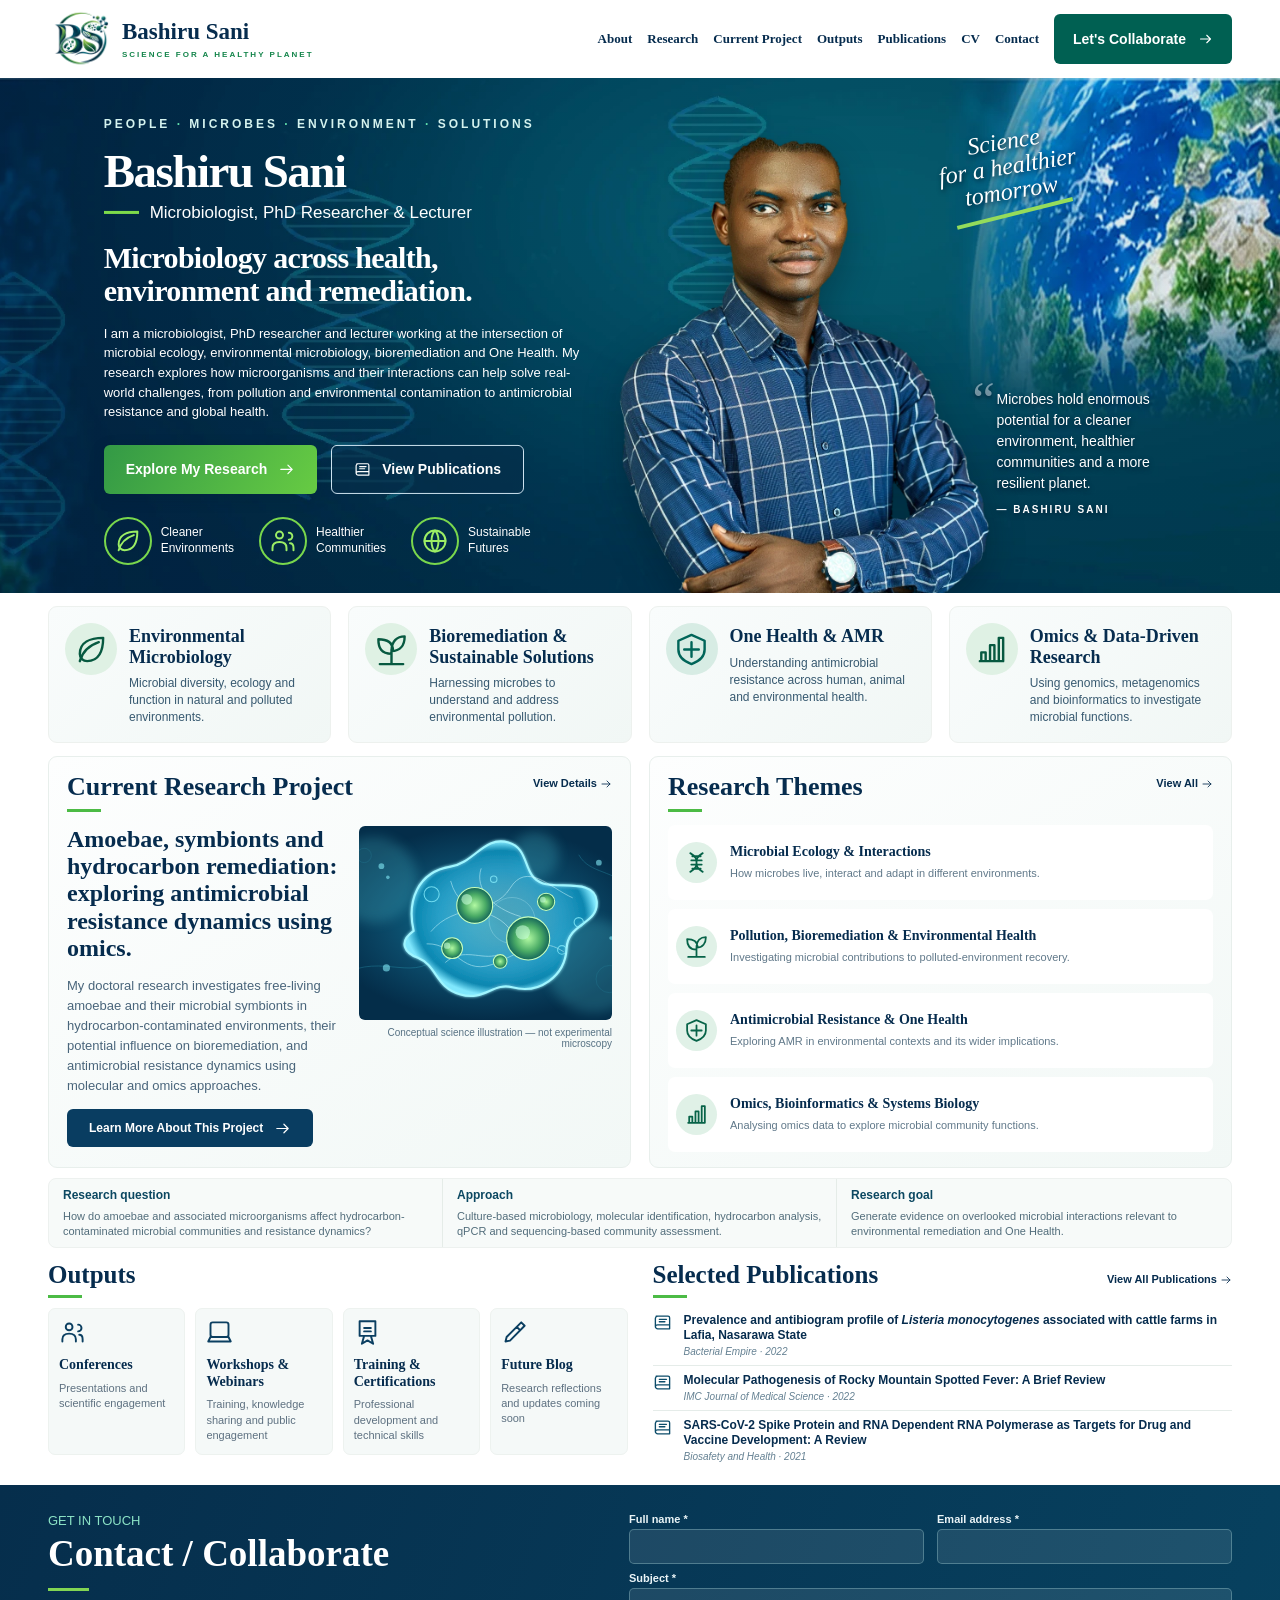
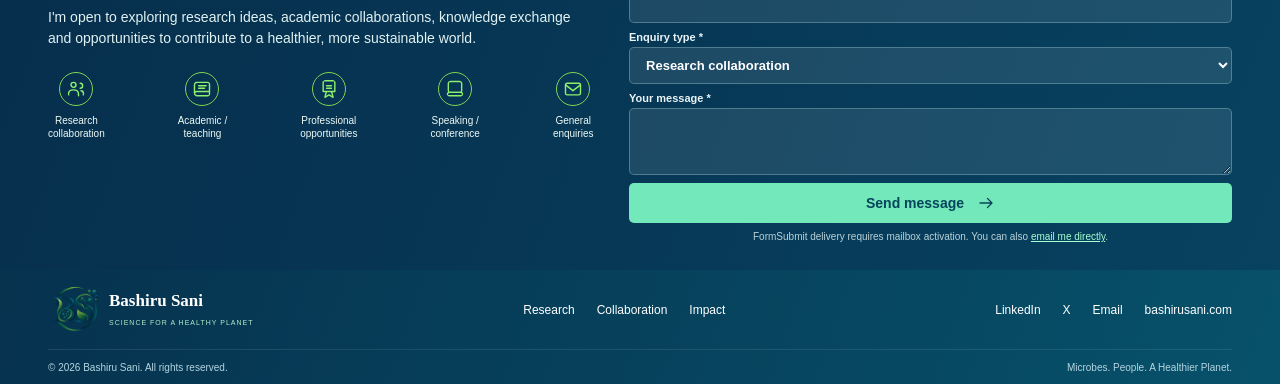
==== commit 7a0b7183: "Deploy responsive science homepage with original portrait, Earth and microbes" ====
--- a/index.html
+++ b/index.html
@@ -1,119 +1,28 @@
-<!doctype html>
+<!DOCTYPE html>
 <html lang="en">
 <head>
-<meta charset="utf-8">
-<meta name="viewport" content="width=device-width,initial-scale=1">
-<title>Bashiru Sani | Microbiologist, PhD Researcher & Lecturer</title>
-<meta name="description" content="Bashiru Sani is a microbiologist, PhD researcher and lecturer working across environmental microbiology, microbial ecology, hydrocarbon bioremediation, One Health, antimicrobial resistance and omics.">
+<meta charset="UTF-8"><meta name="viewport" content="width=device-width,initial-scale=1">
+<meta name="theme-color" content="#063752">
+<title>Bashiru Sani | Microbiologist, PhD Researcher &amp; Lecturer</title>
+<meta name="description" content="Bashiru Sani is a microbiologist and PhD researcher working across environmental microbiology, microbial ecology, hydrocarbon bioremediation, antimicrobial resistance and omics.">
 <link rel="canonical" href="https://bashirusani.com/">
-<link rel="icon" href="assets/favicon.ico">
-<meta property="og:title" content="Bashiru Sani | Microbiologist, PhD Researcher & Lecturer">
-<meta property="og:description" content="Microbiology across health, environment and remediation.">
-<meta property="og:image" content="https://bashirusani.com/assets/bashiru-social-1200x630-optimized.jpg">
-<meta property="og:url" content="https://bashirusani.com/">
-<meta name="twitter:card" content="summary_large_image">
-<link rel="stylesheet" href="styles.css?v=20260909-reference">
+<meta property="og:type" content="website"><meta property="og:title" content="Bashiru Sani | Microbiologist, PhD Researcher & Lecturer"><meta property="og:description" content="Microbiology across health, environment and remediation."><meta property="og:image" content="https://bashirusani.com/assets/bashiru-social-1200x630-optimized.jpg"><meta name="twitter:card" content="summary_large_image">
+<link rel="icon" type="image/png" href="assets/bashiru-sani-logo.png">
+<link rel="stylesheet" href="styles.css?v=20261016">
 </head>
 <body>
-<header class="site-header">
-  <div class="shell header-inner">
-    <a class="brand" href="#top">
-      <img src="assets/bashiru-sani-logo.png" alt="Bashiru Sani logo">
-      <div class="brand-copy"><strong>Bashiru Sani</strong><span>SCIENCE FOR A HEALTHY PLANET</span></div>
-    </a>
-    <button class="menu-btn" id="menuBtn" aria-label="Open menu">Menu</button>
-    <nav id="navMenu">
-      <a href="#about">About</a><a href="#research">Research</a><a href="#project">Current Project</a><a href="#outputs">Outputs</a><a href="#publications">Publications</a><a href="https://docs.google.com/document/d/17vDOxzqtsOHcAayKgjzzeFXTjSAkQkySaqrLIhNKVGw/edit?usp=drivesdk" target="_blank" rel="noopener">CV</a><a href="#contact">Contact</a>
-      <span class="search">⌕</span>
-      <a class="collab" href="#contact">Let's Collaborate <b>→</b></a>
-    </nav>
-  </div>
-</header>
-
-<main id="top">
-<section class="hero shell-wide" id="about">
-  <div class="hero-left">
-    <p class="kicker">PEOPLE · MICROBES · ENVIRONMENT · SOLUTIONS</p>
-    <h1>Bashiru Sani</h1>
-    <p class="role"><i></i>Microbiologist, PhD Researcher &amp; Lecturer</p>
-    <h2>Microbiology across health,<br>environment and remediation.</h2>
-    <p class="lead">I am a microbiologist, PhD researcher and lecturer working at the intersection of microbial ecology, environmental microbiology, bioremediation and One Health. My research explores how microorganisms and their interactions can help solve real-world challenges, from pollution and environmental contamination to antimicrobial resistance and global health.</p>
-    <div class="hero-actions"><a class="btn primary" href="#project">Explore My Research <b>→</b></a><a class="btn outline" href="#publications">▤&nbsp;&nbsp; View Publications</a></div>
-    <div class="impact-row">
-      <div><span>⌂</span><p>Cleaner<br>Environments</p></div>
-      <div><span>♧</span><p>Healthier<br>Communities</p></div>
-      <div><span>⌘</span><p>Sustainable<br>Futures</p></div>
-    </div>
-  </div>
-  <div class="hero-right">
-    <img class="portrait" src="assets/bashiru-portrait.jpg" alt="Bashiru Sani portrait">
-    <p class="script-note">Science<br>for a healthier<br>tomorrow</p>
-    <blockquote>“Microbes hold enormous potential for a cleaner environment, healthier communities and a more resilient planet.”<cite>— BASHIRU SANI</cite></blockquote>
-  </div>
-</section>
-
-<section class="shell focus-strip" id="research">
-  <article><span class="round-icon">◒</span><div><h3>Environmental<br>Microbiology</h3><p>Microbial diversity, ecology and function in natural and polluted environments.</p></div></article>
-  <article><span class="round-icon">♧</span><div><h3>Bioremediation &amp;<br>Sustainable Solutions</h3><p>Harnessing microbes for the removal of pollutants and a cleaner, healthier planet.</p></div></article>
-  <article><span class="round-icon shield">✚</span><div><h3>One Health &amp; AMR</h3><p>Understanding microbial interactions, antimicrobial resistance and the links between human, animal and environmental health.</p></div></article>
-  <article><span class="round-icon bars">▥</span><div><h3>Omics &amp; Data-Driven<br>Research</h3><p>Using genomics, metagenomics and bioinformatics to uncover microbial functions and solve real-world problems.</p></div></article>
-</section>
-
-<section class="shell research-grid">
-  <article class="panel project" id="project">
-    <div class="panel-head"><div><h2>Current Research Project</h2><i></i></div><a href="#project">View Details →</a></div>
-    <div class="project-body">
-      <div class="project-copy">
-        <h3>Amoebae, symbionts and hydrocarbon remediation: exploring antimicrobial resistance dynamics using omics.</h3>
-        <p>My PhD research investigates the interactions between free-living amoebae and their microbial symbionts in hydrocarbon-contaminated environments, with a focus on bioremediation potential and antimicrobial resistance dynamics using omics approaches.</p>
-        <a class="btn dark" href="#research">Learn More About This Project <b>→</b></a>
-      </div>
-      <figure><img src="assets/approved-project.jpg" alt="Amoeba with microbial symbionts"><figcaption>Amoeba with microbial symbionts<br>(colour-enhanced SEM image)</figcaption></figure>
-    </div>
-  </article>
-  <article class="panel themes">
-    <div class="panel-head"><div><h2>Research Themes</h2><i></i></div><a href="#research">View All →</a></div>
-    <div class="theme-list">
-      <div><span>☼</span><section><h3>Microbial Ecology &amp; Interactions</h3><p>How microbes live, interact and adapt in different environments.</p></section></div>
-      <div><span>◒</span><section><h3>Pollution, Bioremediation &amp; Environmental Health</h3><p>Using microbes to mitigate environmental pollution and restore ecosystems.</p></section></div>
-      <div><span>⌬</span><section><h3>Antimicrobial Resistance &amp; One Health</h3><p>Exploring AMR in environmental contexts and its links to human and animal health.</p></section></div>
-      <div><span>▥</span><section><h3>Omics, Bioinformatics &amp; Systems Biology</h3><p>Generating and analysing omics data to understand microbial functions and drive solutions.</p></section></div>
-    </div>
-  </article>
-</section>
-
-<section class="shell outputs-pubs" id="outputs">
-  <article>
-    <div class="section-heading"><h2>Outputs</h2><i></i></div>
-    <div class="output-grid">
-      <div><span>♟</span><h3>Conferences</h3><p>Presentations and scientific engagements</p><b>→</b></div>
-      <div><span>▣</span><h3>Workshops &amp; Webinars</h3><p>Training, knowledge sharing and public engagement</p><b>→</b></div>
-      <div><span>◇</span><h3>Training &amp; Certifications</h3><p>Professional development and technical skills</p><b>→</b></div>
-      <div><span>✎</span><h3>Future Blog</h3><p>Ideas, insights and updates from the lab and beyond</p><b>→</b></div>
-    </div>
-  </article>
-  <article id="publications">
-    <div class="section-heading split"><div><h2>Selected Publications</h2><i></i></div><a href="https://scholar.google.com/citations?user=ZXR2KdUAAAAJ&hl=en" target="_blank" rel="noopener">View All Publications →</a></div>
-    <div class="pub-list">
-      <div><span>▤</span><section><h3>Prevalence and antibiogram profile of <em>Listeria monocytogenes</em> associated with cattle farms in Lafia, Nasarawa State</h3><p>Bacterial Empire, 2022</p></section></div>
-      <div><span>▤</span><section><h3>Molecular Pathogenesis of Rocky Mountain Spotted Fever: A Brief Review</h3><p>IMC Journal of Medical Science, 2022</p></section></div>
-      <div><span>▤</span><section><h3>SARS-CoV-2 Spike Protein and RNA Dependent RNA Polymerase as Targets for Drug and Vaccine Development: A Review</h3><p>Biosafety and Health, 2021</p></section></div>
-    </div>
-  </article>
-</section>
-
-<section class="contact" id="contact">
-  <div class="shell contact-grid">
-    <div class="contact-copy"><p class="eyebrow">Get In Touch</p><h2>Contact / Collaborate</h2><i></i><p>I'm always open to discussing research ideas, collaboration opportunities, or ways to support a cleaner, healthier and more sustainable world.</p>
-      <div class="contact-icons"><div><span>◎</span><small>Research<br>Collaboration</small></div><div><span>▣</span><small>Academic /<br>Teaching</small></div><div><span>◇</span><small>Professional<br>Opportunities</small></div><div><span>▤</span><small>Speaking /<br>Conference</small></div><div><span>⌕</span><small>General<br>Enquiries</small></div></div>
-    </div>
-    <form class="contact-form" id="contactForm" action="https://formsubmit.co/bashmodulus+website@gmail.com" method="POST" data-formsubmit="https://formsubmit.co/ajax/bashmodulus+website@gmail.com">
-      <input type="hidden" name="_subject" value="New enquiry from bashirusani.com">
-      <input type="hidden" name="_template" value="table"><div class="field-row"><label>Full name *<input name="name" required></label><label>Email address *<input type="email" name="email" required></label></div><label>Subject *<input name="subject" required></label><label>Enquiry type *<select name="enquiry_type" required><option>Research collaboration</option><option>Academic / teaching</option><option>Professional opportunity</option><option>Speaking / conference</option><option>General enquiry</option></select></label><label>Your message *<textarea name="message" required></textarea></label><button type="submit">Send Message →</button><p id="formStatus">🔒 Your message will be forwarded to my email. Spam protection is enabled.</p></form>
-  </div>
-</section>
-<footer><div class="shell footer-main"><div class="footer-brand"><img src="assets/bashiru-sani-logo.png" alt=""><div><strong>Bashiru Sani</strong><small>SCIENCE FOR A HEALTHY PLANET</small></div></div><div class="footer-links">Research &nbsp; | &nbsp; Collaboration &nbsp; | &nbsp; Impact &nbsp; | &nbsp; A Healthier Tomorrow</div><div class="footer-social"><a href="https://www.linkedin.com/in/bashir-sani/" target="_blank" rel="noopener">in</a> &nbsp; <a href="https://x.com/BashEya" target="_blank" rel="noopener">𝕏</a> &nbsp; <a href="mailto:bashmodulus@gmail.com">✉</a> &nbsp; | &nbsp; bashirusani.com</div></div><div class="footer-bottom"><span>© 2026 Bashiru Sani. All rights reserved.</span><span>Microbes. People. A Healthier Planet.</span></div></footer>
+<svg class="svg-icons" aria-hidden="true" xmlns="http://www.w3.org/2000/svg"><symbol id="leaf" viewBox="0 0 24 24"><path d="M20 4c-9 0-16 3-16 11a5 5 0 0 0 5 5c8 0 11-7 11-16Z"/><path d="M4 20c2-7 7-11 13-13"/></symbol><symbol id="sprout" viewBox="0 0 24 24"><path d="M12 22V12M12 15C5 15 3 11 3 5c6 0 10 2 10 8M12 13c0-7 4-10 9-10 0 6-3 10-9 10M4 22h16"/></symbol><symbol id="shield" viewBox="0 0 24 24"><path d="M12 2 21 6v6c0 5-3.5 8-9 10-5.5-2-9-5-9-10V6Z"/><path d="M12 7v10M7 12h10"/></symbol><symbol id="bars" viewBox="0 0 24 24"><path d="M4 20h16M5 20v-6h3v6M11 20V9h3v11M17 20V4h3v16"/></symbol><symbol id="people" viewBox="0 0 24 24"><circle cx="9" cy="7" r="3"/><path d="M3 20v-2c0-3 2-5 6-5s6 2 6 5v2M17 5a3 3 0 0 1 0 6M18 14c2 0 3 2 3 4v2"/></symbol><symbol id="book" viewBox="0 0 24 24"><path d="M4 4h15a2 2 0 0 1 2 2v14H6a3 3 0 0 1-3-3V7a3 3 0 0 1 3-3zM3 17c0-1 1-2 3-2h15M8 8h9M8 11h7"/></symbol><symbol id="laptop" viewBox="0 0 24 24"><rect x="4" y="3" width="16" height="13" rx="2"/><path d="m2 20 2-4h16l2 4H2z"/></symbol><symbol id="certificate" viewBox="0 0 24 24"><path d="M5 2h14v13H5zM9 8h6M9 11h6M9 15l-2 7 5-3 5 3-2-7"/></symbol><symbol id="pen" viewBox="0 0 24 24"><path d="m4 20 4-.8L21 6l-3-3L5 16l-1 4zM14 7l3 3"/></symbol><symbol id="mail" viewBox="0 0 24 24"><rect x="3" y="5" width="18" height="14" rx="2"/><path d="m3 7 9 7 9-7"/></symbol><symbol id="globe" viewBox="0 0 24 24"><circle cx="12" cy="12" r="9"/><path d="M3 12h18M12 3c4 4 4 14 0 18M12 3c-4 4-4 14 0 18"/></symbol><symbol id="arrow" viewBox="0 0 24 24"><path d="M4 12h16m-6-6 6 6-6 6"/></symbol><symbol id="dna" viewBox="0 0 24 24"><path d="M6 3c12 7 0 11 12 18M18 3C6 10 18 14 6 21M8 6h8M7 10h10M7 14h10M8 18h8"/></symbol></svg>
+<header class="site-header" id="top"><div class="site-shell header-inside"><a class="brand" href="#top"><img src="assets/bashiru-sani-logo.png" alt="BS research logo" width="58" height="58"><span><strong>Bashiru Sani</strong><small>SCIENCE FOR A HEALTHY PLANET</small></span></a><button class="menu-toggle" id="menuToggle" type="button" aria-expanded="false" aria-controls="mainNav">☰ <span>Menu</span></button><nav class="nav" id="mainNav" aria-label="Main navigation"><a href="#about">About</a><a href="#research">Research</a><a href="#project">Current Project</a><a href="#outputs">Outputs</a><a href="#publications">Publications</a><a href="https://docs.google.com/document/d/17vDOxzqtsOHcAayKgjzzeFXTjSAkQkySaqrLIhNKVGw/edit?usp=drivesdk" target="_blank" rel="noopener noreferrer">CV <span class="sr-only">(opens in new tab)</span></a><a href="#contact">Contact</a><a class="nav-cta" href="#contact">Let's Collaborate <svg><use href="#arrow"/></svg></a></nav></div></header>
+<main>
+<section class="hero" id="about" aria-labelledby="heroTitle"><div class="hero-scene" aria-hidden="true"></div><div class="hero-inner site-shell">
+  <div class="hero-copy"><p class="eyebrow">PEOPLE <em>·</em> MICROBES <em>·</em> ENVIRONMENT <em>·</em> SOLUTIONS</p><h1>Bashiru Sani</h1><p class="hero-role"><span></span>Microbiologist, PhD Researcher &amp; Lecturer</p><h2 id="heroTitle">Microbiology across health,<br> environment and remediation.</h2><p class="hero-summary">I am a microbiologist, PhD researcher and lecturer working at the intersection of microbial ecology, environmental microbiology, bioremediation and One Health. My research explores how microorganisms and their interactions can help solve real-world challenges, from pollution and environmental contamination to antimicrobial resistance and global health.</p><div class="hero-actions"><a class="btn btn-green" href="#project">Explore My Research <svg><use href="#arrow"/></svg></a><a class="btn btn-outline" href="#publications"><svg><use href="#book"/></svg> View Publications</a></div><div class="impact"><div><span class="impact-ring"><svg><use href="#leaf"/></svg></span><span>Cleaner<br>Environments</span></div><div><span class="impact-ring"><svg><use href="#people"/></svg></span><span>Healthier<br>Communities</span></div><div><span class="impact-ring"><svg><use href="#globe"/></svg></span><span>Sustainable<br>Futures</span></div></div></div>
+  <img class="hero-portrait" src="assets/bashiru-cutout.webp?v=20261016" alt="Portrait of Bashiru Sani in a blue checked shirt" fetchpriority="high"><p class="hero-scribble">Science<br>for a healthier<br>tomorrow</p><blockquote class="hero-quote">Microbes hold enormous potential for a cleaner environment, healthier communities and a more resilient planet.<cite>— BASHIRU SANI</cite></blockquote>
+</div></section>
+<section class="site-shell focus" id="research" aria-label="Research focus areas"><article class="focus-card"><div class="focus-icon"><svg><use href="#leaf"/></svg></div><div><h3>Environmental Microbiology</h3><p>Microbial diversity, ecology and function in natural and polluted environments.</p></div></article><article class="focus-card"><div class="focus-icon"><svg><use href="#sprout"/></svg></div><div><h3>Bioremediation &amp; Sustainable Solutions</h3><p>Harnessing microbes to understand and address environmental pollution.</p></div></article><article class="focus-card"><div class="focus-icon shield"><svg><use href="#shield"/></svg></div><div><h3>One Health &amp; AMR</h3><p>Understanding antimicrobial resistance across human, animal and environmental health.</p></div></article><article class="focus-card"><div class="focus-icon"><svg><use href="#bars"/></svg></div><div><h3>Omics &amp; Data-Driven Research</h3><p>Using genomics, metagenomics and bioinformatics to investigate microbial functions.</p></div></article></section>
+<section class="site-shell research-pair" aria-label="Research portfolio"><article class="surface project-card" id="project"><div class="section-label"><h2>Current Research Project</h2><a href="#projectDetails">View Details <svg><use href="#arrow"/></svg></a></div><div class="project-contents"><div><h3>Amoebae, symbionts and hydrocarbon remediation: exploring antimicrobial resistance dynamics using omics.</h3><p>My doctoral research investigates free-living amoebae and their microbial symbionts in hydrocarbon-contaminated environments, their potential influence on bioremediation, and antimicrobial resistance dynamics using molecular and omics approaches.</p><a class="btn btn-navy" href="#projectDetails">Learn More About This Project <svg><use href="#arrow"/></svg></a></div><figure><img src="assets/amoeba-illustration.svg" alt="Conceptual illustration of an amoeba and associated microorganisms"><figcaption>Conceptual science illustration — not experimental microscopy</figcaption></figure></div></article>
+<article class="surface themes-card"><div class="section-label"><h2>Research Themes</h2><a href="#research">View All <svg><use href="#arrow"/></svg></a></div><div class="theme-list"><div><span><svg><use href="#dna"/></svg></span><div><h3>Microbial Ecology &amp; Interactions</h3><p>How microbes live, interact and adapt in different environments.</p></div></div><div><span><svg><use href="#sprout"/></svg></span><div><h3>Pollution, Bioremediation &amp; Environmental Health</h3><p>Investigating microbial contributions to polluted-environment recovery.</p></div></div><div><span><svg><use href="#shield"/></svg></span><div><h3>Antimicrobial Resistance &amp; One Health</h3><p>Exploring AMR in environmental contexts and its wider implications.</p></div></div><div><span><svg><use href="#bars"/></svg></span><div><h3>Omics, Bioinformatics &amp; Systems Biology</h3><p>Analysing omics data to explore microbial community functions.</p></div></div></div></article></section>
+<section class="site-shell project-detail" id="projectDetails"><p><b>Research question</b><span>How do amoebae and associated microorganisms affect hydrocarbon-contaminated microbial communities and resistance dynamics?</span></p><p><b>Approach</b><span>Culture-based microbiology, molecular identification, hydrocarbon analysis, qPCR and sequencing-based community assessment.</span></p><p><b>Research goal</b><span>Generate evidence on overlooked microbial interactions relevant to environmental remediation and One Health.</span></p></section>
+<section class="site-shell output-pub-pair"><div id="outputs"><div class="section-label slim"><h2>Outputs</h2></div><div class="outputs"><article><svg><use href="#people"/></svg><h3>Conferences</h3><p>Presentations and scientific engagement</p></article><article><svg><use href="#laptop"/></svg><h3>Workshops &amp; Webinars</h3><p>Training, knowledge sharing and public engagement</p></article><article><svg><use href="#certificate"/></svg><h3>Training &amp; Certifications</h3><p>Professional development and technical skills</p></article><article><svg><use href="#pen"/></svg><h3>Future Blog</h3><p>Research reflections and updates coming soon</p></article></div></div><div id="publications"><div class="section-label slim"><h2>Selected Publications</h2><a href="https://scholar.google.com/citations?user=ZXR2KdUAAAAJ&hl=en" target="_blank" rel="noopener noreferrer">View All Publications <svg><use href="#arrow"/></svg></a></div><div class="pubs"><a href="https://doi.org/10.36547/be.475" target="_blank" rel="noopener noreferrer"><svg><use href="#book"/></svg><span>Prevalence and antibiogram profile of <i>Listeria monocytogenes</i> associated with cattle farms in Lafia, Nasarawa State<small>Bacterial Empire · 2022</small></span></a><a href="https://doi.org/10.55010/imcjms.16.010" target="_blank" rel="noopener noreferrer"><svg><use href="#book"/></svg><span>Molecular Pathogenesis of Rocky Mountain Spotted Fever: A Brief Review<small>IMC Journal of Medical Science · 2022</small></span></a><a href="https://doi.org/10.1016/j.bsheal.2021.07.003" target="_blank" rel="noopener noreferrer"><svg><use href="#book"/></svg><span>SARS-CoV-2 Spike Protein and RNA Dependent RNA Polymerase as Targets for Drug and Vaccine Development: A Review<small>Biosafety and Health · 2021</small></span></a></div></div></section>
+<section class="contact" id="contact"><div class="site-shell contact-inner"><div><p class="contact-overline">GET IN TOUCH</p><h2>Contact / Collaborate</h2><p class="contact-intro">I'm open to exploring research ideas, academic collaborations, knowledge exchange and opportunities to contribute to a healthier, more sustainable world.</p><div class="contact-types"><div><svg><use href="#people"/></svg><span>Research<br>collaboration</span></div><div><svg><use href="#book"/></svg><span>Academic /<br>teaching</span></div><div><svg><use href="#certificate"/></svg><span>Professional<br>opportunities</span></div><div><svg><use href="#laptop"/></svg><span>Speaking /<br>conference</span></div><div><svg><use href="#mail"/></svg><span>General<br>enquiries</span></div></div></div><form class="contact-form" id="contactForm" action="https://formsubmit.co/bashmodulus@gmail.com" method="POST"><input type="hidden" name="_subject" value="Enquiry from bashirusani.com"><input type="hidden" name="_template" value="table"><input type="hidden" name="_captcha" value="true"><div class="field-row"><label>Full name *<input type="text" name="name" autocomplete="name" required></label><label>Email address *<input type="email" name="email" autocomplete="email" required></label></div><label>Subject *<input type="text" name="subject" required></label><label>Enquiry type *<select name="enquiry_type" required><option>Research collaboration</option><option>Academic / teaching</option><option>Professional opportunity</option><option>Speaking / conference</option><option>General enquiry</option></select></label><label>Your message *<textarea name="message" rows="3" required></textarea></label><button type="submit">Send message <svg><use href="#arrow"/></svg></button><p class="form-note">FormSubmit delivery requires mailbox activation. You can also <a href="mailto:bashmodulus@gmail.com">email me directly</a>.</p></form></div></section>
 </main>
-<script src="script.js"></script>
-</body>
-</html>+<footer class="footer"><div class="site-shell footer-main"><a href="#top" class="footer-brand"><img src="assets/bashiru-sani-logo.png" alt="" width="46"><span><b>Bashiru Sani</b><small>SCIENCE FOR A HEALTHY PLANET</small></span></a><div class="footer-links"><a href="#research">Research</a><a href="#contact">Collaboration</a><a href="#project">Impact</a></div><div class="socials"><a href="https://www.linkedin.com/in/bashir-sani/" target="_blank" rel="noopener noreferrer">LinkedIn</a><a href="https://x.com/BashEya" target="_blank" rel="noopener noreferrer">X</a><a href="mailto:bashmodulus@gmail.com">Email</a><span>bashirusani.com</span></div></div><div class="site-shell footer-bottom"><span>© 2026 Bashiru Sani. All rights reserved.</span><span>Microbes. People. A Healthier Planet.</span></div></footer><script src="script.js"></script></body></html>
--- a/styles.css
+++ b/styles.css
@@ -1,12 +1,68 @@
-:root{--navy:#063854;--deep:#062c49;--ink:#0c3158;--green:#319b57;--lime:#6fd141;--muted:#607487;--soft:#f4f8f7;--line:#e2ebe8;--white:#fff}*{box-sizing:border-box}html{scroll-behavior:smooth}body{margin:0;background:white;color:var(--ink);font-family:Arial,Helvetica,sans-serif}a{text-decoration:none;color:inherit}img{display:block;max-width:100%}.shell{width:94%;max-width:1920px;margin:0 auto}.shell-wide{width:97%;max-width:1984px;margin:0 auto}
-.site-header{height:84px;background:#fff}.header-inner{height:84px;display:flex;align-items:center;gap:30px}.brand{display:flex;align-items:center;gap:13px;margin-right:auto}.brand img{width:68px;height:68px;object-fit:contain}.brand-copy{display:flex;flex-direction:column}.brand-copy strong{font-family:Georgia,serif;font-size:28px;line-height:1;color:#0c3158}.brand-copy span{font-size:9px;letter-spacing:.19em;color:#278b55;font-weight:700;margin-top:7px}.site-header nav{display:flex;align-items:center;gap:26px;font-family:Georgia,serif;font-size:13px;font-weight:700}.search{font-size:25px}.collab{font-family:Arial,sans-serif!important;background:linear-gradient(135deg,#076a5e,#064c55);color:#fff!important;padding:14px 22px;border-radius:8px;font-size:13px!important}
-.hero{height:520px;position:relative;border-radius:9px;overflow:hidden;background:#063e5d url('assets/hero-bg-preview.svg') center/cover no-repeat;color:#fff;display:grid;grid-template-columns:51.5% 48.5%;box-shadow:0 12px 32px rgba(7,53,80,.08)}.hero:after{content:"";position:absolute;inset:0;background:linear-gradient(90deg,rgba(3,34,57,.12),rgba(3,34,57,0) 52%,rgba(2,27,47,.03));pointer-events:none}.hero-left{position:relative;z-index:2;padding:40px 10px 26px 130px;display:flex;flex-direction:column;justify-content:center}.kicker{font-size:12px;letter-spacing:.28em;font-weight:700;margin:0 0 15px}.hero-left h1{font-family:Georgia,serif;font-size:55px;line-height:.98;margin:0 0 7px}.role{font-size:18px;margin:0 0 18px;display:flex;gap:13px;align-items:center}.role i{display:block;width:36px;height:4px;background:var(--lime)}.hero-left h2{font-family:Georgia,serif;font-size:41px;line-height:1.06;margin:0 0 18px;letter-spacing:-.015em}.lead{font-size:14px;line-height:1.52;max-width:680px;margin:0}.hero-actions{display:flex;gap:15px;margin-top:20px}.btn{display:inline-flex;align-items:center;justify-content:center;gap:12px;min-height:48px;padding:0 23px;border-radius:6px;font-size:13px;font-weight:700}.btn.primary{background:linear-gradient(135deg,#2e9d49,#66c53d)}.btn.outline{border:1px solid rgba(255,255,255,.9);background:rgba(4,30,49,.12)}.btn.dark{background:#0a3b61;color:white;margin-top:14px;min-height:40px;font-size:11px}.impact-row{display:flex;gap:34px;margin-top:23px}.impact-row>div{display:flex;align-items:center;gap:10px}.impact-row span{width:46px;height:46px;border:2px solid #78d44a;border-radius:50%;display:grid;place-items:center;color:#8ce55c;font-size:20px}.impact-row p{font-size:11px;line-height:1.2;margin:0}.hero-right{position:relative;z-index:2}.portrait{position:absolute;left:-1%;bottom:-30px;height:610px;width:auto;max-width:none;filter:drop-shadow(0 18px 24px rgba(0,0,0,.18))}.script-note{position:absolute;top:64px;right:20%;margin:0;color:#fff;font-family:"Segoe Print","Comic Sans MS",cursive;font-size:31px;line-height:1.08;text-align:center;transform:rotate(-5deg);text-shadow:0 2px 5px rgba(0,0,0,.18)}.script-note:after{content:"";display:block;width:128px;height:4px;background:var(--lime);margin:6px auto 0;transform:rotate(-5deg)}.hero-right blockquote{position:absolute;right:3%;bottom:68px;width:245px;margin:0;font-family:Georgia,serif;font-size:17px;line-height:1.4;font-weight:700;text-shadow:0 2px 4px rgba(0,0,0,.22)}.hero-right cite{display:block;font-family:Arial,sans-serif;font-size:9px;letter-spacing:.14em;font-style:normal;margin-top:10px}
-.focus-strip{display:grid;grid-template-columns:repeat(4,1fr);gap:16px;padding:18px 0 20px}.focus-strip article{min-height:160px;padding:22px 20px;background:linear-gradient(#fdfefe,#f2f7f5);border:1px solid #e8efec;border-radius:8px;display:grid;grid-template-columns:70px 1fr;gap:16px}.round-icon{width:60px;height:60px;border-radius:50%;display:grid;place-items:center;background:#e6f3e7;color:#27804a;font-size:29px}.focus-strip h3{font-family:Georgia,serif;font-size:20px;line-height:1.15;margin:4px 0 10px}.focus-strip p{font-size:12px;line-height:1.48;color:var(--muted);margin:0}
-.research-grid{display:grid;grid-template-columns:56% 44%;gap:18px;margin-bottom:18px}.panel{background:linear-gradient(#fbfdfc,#f2f7f5);border:1px solid #e3ebe8;border-radius:8px;min-height:370px;padding:17px 20px}.panel-head{display:flex;align-items:flex-start;justify-content:space-between}.panel-head h2,.section-heading h2{font-family:Georgia,serif;font-size:27px;margin:0}.panel-head i,.section-heading i{display:block;width:40px;height:3px;background:#48ad43;margin-top:8px}.panel-head a,.section-heading a{font-size:11px;font-weight:700}.project-body{display:grid;grid-template-columns:58% 42%;gap:18px;margin-top:13px}.project-copy h3{font-family:Georgia,serif;font-size:27px;line-height:1.07;margin:0 0 14px}.project-copy p{font-size:13px;line-height:1.55;color:var(--muted);margin:0}.project figure{margin:0}.project figure img{width:100%;height:270px;object-fit:cover;border-radius:4px}.project figcaption{text-align:right;font-size:10px;line-height:1.35;color:#536b7d;margin-top:10px}.theme-list{display:grid;gap:10px;margin-top:13px}.theme-list>div{display:grid;grid-template-columns:62px 1fr;gap:13px;background:#fff;border:1px solid #e7eeeb;border-radius:7px;padding:10px 12px;min-height:70px}.theme-list>div>span{width:52px;height:52px;border-radius:50%;display:grid;place-items:center;background:#e6f3e7;color:#27804a;font-size:23px}.theme-list h3{font-family:Georgia,serif;font-size:14px;margin:4px 0 5px}.theme-list p{font-size:11px;line-height:1.38;color:var(--muted);margin:0}
-.outputs-pubs{display:grid;grid-template-columns:54% 46%;gap:24px;margin-bottom:22px}.section-heading{display:flex;justify-content:space-between;align-items:flex-end}.section-heading h2{font-size:25px}.section-heading.split>div{flex:1}.output-grid{display:grid;grid-template-columns:repeat(4,1fr);gap:11px;margin-top:11px}.output-grid>div{position:relative;min-height:145px;padding:15px 13px;background:linear-gradient(#fbfdfc,#f3f7f5);border:1px solid #e6ece9;border-radius:7px}.output-grid>div>span{font-size:28px;color:#0d4169}.output-grid h3{font-family:Georgia,serif;font-size:14px;margin:8px 0 6px}.output-grid p{font-size:10px;line-height:1.45;color:var(--muted);margin:0}.output-grid b{position:absolute;right:12px;bottom:9px}.pub-list{margin-top:11px}.pub-list>div,.pub-list>a{display:grid;grid-template-columns:28px 1fr;gap:8px;border-bottom:1px solid #e3eae7;padding:10px 0}.pub-list>div>span,.pub-list>a>span{font-size:19px;color:#0c4771}.pub-list h3{font-size:12px;line-height:1.27;margin:0;font-weight:600}.pub-list p{font-size:10px;color:var(--muted);font-style:italic;margin:3px 0 0}
-.contact{background:linear-gradient(90deg,#052e4d,#0a4a6b);color:#fff}.contact-grid{padding:45px 0;display:grid;grid-template-columns:44% 56%;gap:68px;align-items:center}.eyebrow{font-size:14px;margin:0 0 7px}.contact-copy h2{font-family:Georgia,serif;font-size:40px;margin:0}.contact-copy>i{display:block;width:40px;height:3px;background:#67c83f;margin:12px 0 20px}.contact-copy>p:last-of-type{font-size:15px;line-height:1.55;max-width:520px}.contact-icons{display:grid;grid-template-columns:repeat(5,1fr);gap:16px;margin-top:30px}.contact-icons>div{text-align:center}.contact-icons span{width:41px;height:41px;border:2px solid #77d44a;border-radius:50%;display:grid;place-items:center;margin:0 auto 8px;color:#8de65b}.contact-icons small{font-size:10px;line-height:1.2}.contact-form label{display:block;font-size:11px;margin-bottom:9px}.field-row{display:grid;grid-template-columns:1fr 1fr;gap:15px}.contact-form input,.contact-form select,.contact-form textarea{width:100%;margin-top:5px;background:rgba(255,255,255,.08);border:1px solid rgba(210,238,232,.27);border-radius:5px;color:#fff;padding:10px 11px;font-size:12px}.contact-form select option{color:#111}.contact-form textarea{min-height:90px;resize:vertical}.contact-form button{width:100%;min-height:46px;border:0;border-radius:5px;background:linear-gradient(90deg,#65e2b8,#67dcb1);color:#07334b;font-size:13px;font-weight:700}.contact-form p{text-align:center;font-size:9px;color:#d5eae5}
-footer{background:linear-gradient(90deg,#063653,#0a4c6d);color:#fff}.footer-main{height:84px;display:grid;grid-template-columns:1fr 1.4fr 1fr;align-items:center;gap:20px}.footer-brand{display:flex;align-items:center;gap:10px}.footer-brand img{width:55px;height:55px}.footer-brand strong{display:block;font-family:Georgia,serif;font-size:15px}.footer-brand small{display:block;font-size:6px;letter-spacing:.13em;color:#abd9bc;margin-top:4px}.footer-links{text-align:center;font-size:10px}.footer-social{text-align:right;font-size:10px}.footer-bottom{height:40px;background:rgba(255,255,255,.04);display:flex;align-items:center;justify-content:space-between;padding:0 3%;font-size:9px;color:#d9e5e9}
-@media(max-width:1100px){.site-header nav{display:none}.hero{height:auto;grid-template-columns:1fr}.hero-left{padding:38px}.hero-right{min-height:470px}.portrait{left:50%;transform:translateX(-50%);height:470px}.script-note{right:10%;}.focus-strip,.research-grid,.outputs-pubs,.contact-grid{grid-template-columns:1fr}.focus-strip{grid-template-columns:repeat(2,1fr)}.contact-grid{gap:30px}.shell{width:92%}}
 
-.menu-btn{display:none;border:1px solid #d7e0dd;border-radius:7px;background:#fff;padding:9px 14px;font-weight:700;color:var(--ink)}
-@media(max-width:1100px){.menu-btn{display:block}.site-header nav.open{display:flex;position:absolute;top:76px;left:4%;right:4%;z-index:30;background:#fff;border:1px solid #e0e8e5;border-radius:8px;padding:16px;flex-direction:column;align-items:stretch;box-shadow:0 16px 28px rgba(13,48,76,.12)}}+:root{--ink:#062c4e;--blue:#063956;--green:#4cae58;--mint:#73e6b4;--pale:#f2f8f6;--line:#e4eeea;--muted:#49657b}*{box-sizing:border-box}html{scroll-behavior:smooth;scroll-padding-top:88px}body{margin:0;font-family:Arial,Helvetica,sans-serif;color:var(--ink);background:#fff}a{color:inherit;text-decoration:none}button,input,select,textarea{font:inherit}img{max-width:100%;display:block}svg{display:inline-block;width:22px;height:22px;fill:none;stroke:currentColor;stroke-width:1.7;stroke-linecap:round;stroke-linejoin:round}.svg-icons{position:absolute;width:0;height:0;overflow:hidden}.site-shell{width:calc(100% - 100px);max-width:1910px;margin:auto}.sr-only{position:absolute;clip:rect(0,0,0,0);height:1px;width:1px;overflow:hidden}.site-header{height:85px;background:#fff;position:relative;z-index:20}.header-inside{height:100%;display:flex;align-items:center;justify-content:space-between;gap:28px}.brand{display:flex;align-items:center;gap:12px;flex-shrink:0}.brand img{width:62px;height:62px;object-fit:contain}.brand strong{font-family:Georgia,serif;font-size:27px;display:block;line-height:1.12}.brand small{color:#14854b;font-size:9px;letter-spacing:2px;font-weight:800;display:block;margin-top:5px}.nav{display:flex;align-items:center;gap:29px;font-family:Georgia,serif;font-size:15px;font-weight:700}.nav>a:not(.nav-cta):hover{color:#238453}.nav-cta{display:flex;align-items:center;gap:12px;border-radius:6px;background:#006052;color:#fff;padding:14px 19px;font:700 14px Arial,sans-serif;white-space:nowrap}.nav-cta svg{width:15px}.menu-toggle{display:none}
+.hero{height:510px;background:#073753;position:relative;isolation:isolate;overflow:hidden;color:white}.hero-scene{position:absolute;inset:0;background-image:linear-gradient(90deg,rgba(3,32,55,.34) 0%,rgba(2,28,47,.03) 44%,rgba(1,32,52,.1) 100%),url('assets/hero-science.webp');background-size:cover;background-position:center center;z-index:-1}.hero-inner{height:100%;position:relative}.hero-copy{position:absolute;left:7%;top:50%;transform:translateY(-50%);width:41.5%;z-index:3}.eyebrow{font-weight:700;letter-spacing:3px;font-size:12px;margin:0 0 17px;color:#d5f3ef}.eyebrow em{font-style:normal;color:#61e0ac}.hero-copy h1{font:700 clamp(45px,3.15vw,66px)/1 Georgia,serif;letter-spacing:-1.5px;margin:0 0 8px}.hero-role{display:flex;align-items:center;gap:11px;font-size:17px;margin:0 0 18px}.hero-role span{width:35px;height:3px;background:#7dda4a}.hero-copy h2{font:700 clamp(30px,2.35vw,49px)/1.1 Georgia,serif;letter-spacing:-.7px;margin:0 0 17px}.hero-summary{font-size:15px;line-height:1.51;max-width:710px;margin:0;text-wrap:pretty}.hero-actions{display:flex;flex-wrap:wrap;gap:14px;margin-top:23px}.btn{display:inline-flex;align-items:center;justify-content:center;gap:11px;min-height:49px;padding:0 22px;border-radius:6px;font-size:14px;font-weight:700}.btn svg{width:17px;height:17px}.btn-green{background:linear-gradient(120deg,#339946,#67cb43);box-shadow:0 4px 15px #001e2f33}.btn-outline{border:1px solid #cce2ef;background:#062e4a99}.btn-navy{background:#093d61;color:white;margin-top:13px;font-size:12px;min-height:38px}.impact{display:flex;gap:25px;align-items:center;margin-top:23px}.impact>div{display:flex;align-items:center;gap:9px}.impact-ring{width:48px;height:48px;border:2px solid #79d74c;border-radius:50%;display:grid;place-items:center;color:#9cee65}.impact-ring svg{width:28px;height:28px}.impact>div>span:last-child{font-size:12px;line-height:1.3}.hero-portrait{position:absolute;left:48%;bottom:-65px;height:570px;max-width:unset;width:auto;object-fit:contain;z-index:1;filter:drop-shadow(0 10px 20px #001d3044)}.hero-scribble{position:absolute;right:16%;top:63px;font:italic 31px/1.04 'Segoe Print','Comic Sans MS',cursive;text-align:center;transform:rotate(-9deg);margin:0;text-shadow:1px 2px 5px #002235}.hero-scribble:after{content:'';display:block;height:4px;background:#94dc5b;transform:rotate(-5deg);margin:8px 10px 0}.hero-quote{position:absolute;right:2.5%;bottom:83px;width:250px;font:500 18px/1.5 Arial, sans-serif;margin:0;color:#fff;text-shadow:0 2px 5px #032037}.hero-quote:before{content:'“';position:absolute;left:-24px;top:-18px;font:50px Georgia,serif;color:#d6e5ed88}.hero-quote cite{display:block;font:700 10px Arial,sans-serif;letter-spacing:2px;margin-top:10px}
+.focus{display:grid;grid-template-columns:repeat(4,minmax(0,1fr));gap:17px;padding-top:17px;padding-bottom:17px}.focus-card{min-height:147px;border-radius:9px;background:linear-gradient(140deg,#f9fcfc,#f1f7f5);display:flex;gap:17px;padding:22px 18px;border:1px solid #edf1ee}.focus-icon{flex:0 0 66px;height:66px;background:#dff1e4;border-radius:50%;display:grid;place-items:center;color:#075940}.focus-icon svg{width:35px;height:35px;stroke-width:1.65}.focus-icon.shield{background:#d7ece4;color:#006559}.focus-card h3{font:700 20px/1.14 Georgia,serif;margin:3px 0 11px}.focus-card p{font-size:13px;line-height:1.42;color:#375970;margin:0}
+.research-pair{display:grid;grid-template-columns:1fr 1fr;gap:18px}.surface{border-radius:9px;border:1px solid #e8efec;background:linear-gradient(150deg,#fdfefe,#f2f8f6);padding:18px 20px;min-width:0}.section-label{display:flex;justify-content:space-between;align-items:flex-start;gap:15px}.section-label h2{font:700 29px/1.14 Georgia,serif;margin:0}.section-label h2:after{content:'';width:34px;height:3px;background:#4cbb45;display:block;margin-top:7px}.section-label>a{font-size:11px;font-weight:700;white-space:nowrap;padding:5px 0}.section-label>a svg{width:12px;height:12px;vertical-align:middle}.project-contents{display:grid;grid-template-columns:1.05fr .95fr;gap:22px;margin-top:14px}.project-contents h3{font:700 26px/1.14 Georgia,serif;margin:0 0 13px}.project-contents p{font-size:13px;line-height:1.55;color:#49657b;margin:0}.project-contents figure{margin:0;min-width:0}.project-contents figure img{width:100%;height:205px;border-radius:6px;object-fit:cover}.project-contents figcaption{font-size:10px;color:#567183;text-align:right;margin-top:7px}.theme-list{display:grid;grid-template-columns:1fr 1fr;gap:9px;margin-top:13px}.theme-list>div{background:#fff;border-radius:7px;padding:12px;display:flex;align-items:center;gap:13px;min-height:90px}.theme-list>div>span{width:50px;height:50px;border-radius:50%;background:#e0f1e7;flex-shrink:0;display:grid;place-items:center;color:#076348}.theme-list svg{width:25px;height:25px}.theme-list h3{font:700 15px/1.18 Georgia,serif;margin:0 0 5px}.theme-list p{font-size:11px;line-height:1.3;color:#61798a;margin:0}.project-detail{display:grid;grid-template-columns:repeat(3,1fr);gap:0;background:#f7faf9;border:1px solid #edf1ef;border-radius:8px;margin-top:12px;margin-bottom:18px}.project-detail p{padding:10px 18px;margin:0;border-right:1px solid #e5ece8;font-size:11px;color:#526d7b;line-height:1.4}.project-detail p:last-child{border:0}.project-detail b{display:block;color:#0b4761;font-size:12px;margin-bottom:5px}.project-detail span{display:block}
+.output-pub-pair{display:grid;grid-template-columns:1fr 1fr;gap:25px;margin-bottom:20px}.section-label.slim{align-items:center}.section-label.slim h2{font-size:25px}.section-label.slim h2:after{margin-top:5px}.outputs{display:grid;grid-template-columns:repeat(4,1fr);gap:10px;margin-top:10px}.outputs article{border-radius:7px;background:#f5f9f8;border:1px solid #edf2ef;padding:15px 12px;min-height:143px}.outputs svg{width:27px;height:27px;color:#0b3f61}.outputs h3{font:700 14px/1.2 Georgia,serif;margin:7px 0}.outputs p{font-size:11px;color:#5e7181;line-height:1.4;margin:0}.pubs{margin-top:8px}.pubs a{border-bottom:1px solid #e5ece9;display:flex;align-items:flex-start;gap:12px;padding:7px 0;font-size:12px;font-weight:700;line-height:1.24}.pubs a:last-child{border:0}.pubs svg{width:19px;height:19px;flex-shrink:0;color:#0c4c6a}.pubs small{display:block;font-weight:400;font-style:italic;color:#648092;font-size:10px;margin-top:3px}
+.contact{background:linear-gradient(110deg,#062e4c 0%,#074260 100%);color:#fff}.contact-inner{display:grid;grid-template-columns:.95fr 1.05fr;gap:6%;padding:36px 0}.contact-overline{font-size:13px;margin:0 0 5px;color:#8ce3c6}.contact h2{font:700 37px/1.15 Georgia,serif;margin:0}.contact h2:after{content:'';display:block;width:41px;height:3px;background:#82d553;margin:12px 0 16px}.contact-intro{max-width:590px;font-size:14px;line-height:1.5;color:#e1f2f2;margin:0}.contact-types{display:flex;justify-content:space-between;gap:10px;margin-top:23px;max-width:690px}.contact-types>div{text-align:center;font-size:10px;line-height:1.34;color:#eefaf5}.contact-types svg{width:34px;height:34px;padding:6px;border:1px solid #80d553;color:#8af06d;border-radius:50%;display:block;margin:0 auto 8px}.contact-form{display:flex;flex-direction:column;gap:8px}.field-row{display:grid;grid-template-columns:1fr 1fr;gap:13px}.contact-form label{font-size:11px;font-weight:700;color:#eaf4f7;display:block}.contact-form input,.contact-form textarea,.contact-form select{width:100%;display:block;margin-top:4px;background:#ffffff18;border:1px solid #9bc8cd66;color:#fff;border-radius:5px;font-size:13px;padding:9px 12px;outline-offset:3px}.contact-form select option{color:#112d3f}.contact-form textarea{min-height:67px;resize:vertical}.contact-form button{display:flex;align-items:center;justify-content:center;gap:13px;background:#72e8bb;border:0;border-radius:5px;color:#06445b;font-size:14px;font-weight:800;cursor:pointer;min-height:40px}.contact-form button svg{width:18px}.form-note{color:#b9d3d9;text-align:center;font-size:10px;margin:0}.form-note a{text-decoration:underline;color:#a6ffd0}.footer{background:linear-gradient(110deg,#06324e,#07516a);color:#fff}.footer-main{min-height:79px;display:flex;justify-content:space-between;align-items:center;gap:25px}.footer-brand{display:flex;align-items:center;gap:10px}.footer-brand img{width:51px}.footer-brand b{font:700 17px Georgia,serif;display:block}.footer-brand small{font-size:7px;letter-spacing:1px;color:#b1edc9}.footer-links,.socials{display:flex;align-items:center;gap:22px;font-size:12px}.footer-links a:hover,.socials a:hover{color:#80e9a5}.footer-bottom{min-height:35px;border-top:1px solid #ffffff18;display:flex;justify-content:space-between;align-items:center;font-size:10px;color:#b4d5e1}
+@media(min-width:1900px){.site-shell{width:calc(100% - 140px)}.hero{height:510px}.hero-portrait{left:49%;height:585px;bottom:-68px}.hero-copy{left:6%;width:40%}.hero-quote{right:5%;width:280px}}
+@media(max-width:1400px){.site-shell{width:calc(100% - 46px)}.nav{gap:15px;font-size:13px}.brand strong{font-size:23px}.brand small{font-size:8px}.hero{height:485px}.hero-copy{left:3%;width:45%}.hero-copy h2{font-size:36px}.hero-copy h1{font-size:49px}.hero-summary{font-size:13px}.hero-portrait{left:48%;height:510px;bottom:-45px}.hero-scribble{right:12%;top:53px;font-size:25px}.hero-quote{right:1%;width:220px;font-size:15px;bottom:70px}.focus-card{padding:15px;gap:12px}.focus-icon{flex-basis:52px;height:52px}.focus-card h3{font-size:17px}.focus-card p{font-size:11px}.project-contents h3{font-size:22px}.project-contents{gap:13px}.theme-list{grid-template-columns:1fr}.theme-list>div{min-height:55px;padding:6px 8px}.theme-list>div>span{height:41px;width:41px}.theme-list h3{font-size:14px}.theme-list p{font-size:11px}.contact-inner{gap:3%}}
+@media(max-width:990px){.menu-toggle{display:flex;align-items:center;gap:8px;background:white;border:1px solid #dce8e3;border-radius:5px;padding:10px 12px;font-weight:700;color:#0a3450}.nav{display:none;position:absolute;top:76px;left:20px;right:20px;z-index:55;flex-direction:column;align-items:stretch;padding:18px;background:#fff;box-shadow:0 18px 35px #012e4530;border-radius:9px;gap:13px}.nav.open{display:flex}.hero{height:540px}.hero-copy{left:3%;top:50%;width:59%}.hero-copy h2{font-size:34px}.hero-summary{font-size:13px}.hero-portrait{left:57%;height:490px;bottom:-38px}.hero-scribble{right:2%;top:40px;font-size:20px}.hero-quote{display:none}.impact{gap:15px}.impact-ring{height:39px;width:39px}.impact-ring svg{width:20px}.impact>div>span:last-child{font-size:10px}.focus{grid-template-columns:repeat(2,1fr)}.research-pair,.output-pub-pair{grid-template-columns:1fr}.project-contents{grid-template-columns:1fr .8fr}.theme-list{grid-template-columns:1fr 1fr}.contact-inner{grid-template-columns:1fr;gap:24px}}
+@media(max-width:640px){.site-shell{width:calc(100% - 30px)}.site-header{height:74px}.brand img{height:52px;width:52px}.brand strong{font-size:21px}.brand small{font-size:7px;letter-spacing:1px}.hero{height:auto;min-height:800px}.hero-scene{background-position:55% top}.hero-inner{min-height:800px}.hero-copy{position:relative;left:auto;top:auto;transform:none;width:100%;padding:32px 4px 0}.eyebrow{font-size:9px;letter-spacing:2px}.hero-copy h1{font-size:46px}.hero-role{font-size:13px;margin-bottom:14px}.hero-copy h2{font-size:33px}.hero-copy h2 br{display:none}.hero-summary{font-size:13px;line-height:1.48;max-width:100%}.hero-actions{gap:10px;margin-top:18px}.btn{min-height:43px;padding:0 13px;font-size:12px}.impact{margin-top:19px;gap:8px;justify-content:space-between}.impact>div{gap:5px}.impact-ring{height:34px;width:34px}.impact>div>span:last-child{font-size:9px}.hero-portrait{height:395px;left:50%;transform:translateX(-48%);bottom:-33px}.hero-scribble{top:auto;bottom:325px;right:3%;font-size:19px}.focus{gap:9px;padding:12px 0;grid-template-columns:repeat(2,minmax(0,1fr))}.focus-card{min-height:135px;padding:12px;display:block}.focus-icon{height:44px;width:44px;margin-bottom:9px}.focus-icon svg{width:25px}.focus-card h3{font-size:15px;margin:0 0 6px}.focus-card p{font-size:10px}.surface{padding:14px}.section-label h2{font-size:21px}.project-contents{grid-template-columns:1fr}.project-contents h3{font-size:21px}.project-contents figure img{height:155px}.theme-list{grid-template-columns:1fr}.project-detail{grid-template-columns:1fr}.project-detail p{border-right:0;border-bottom:1px solid #e5ece8}.outputs{grid-template-columns:repeat(2,1fr)}.contact h2{font-size:29px}.contact-types{flex-wrap:wrap;justify-content:center;gap:15px}.contact-types>div{flex:0 0 26%}.field-row{grid-template-columns:1fr}.footer-main{flex-wrap:wrap;padding:18px 0}.footer-bottom{gap:8px;font-size:9px}}
+
+/* Polish: preserve the complete portrait on desktop and separate mobile elements */
+@media(min-width:991px){.hero-portrait{bottom:-96px}}
+@media(min-width:1900px){.hero-portrait{bottom:-103px}}
+@media(max-width:640px){.hero,.hero-inner{min-height:930px}.hero-portrait{bottom:-34px}.hero-scribble{bottom:265px;right:5%;font-size:18px}.impact{position:relative;z-index:4}.hero-actions{position:relative;z-index:4}.hero-copy{z-index:4}}
+
+@media(max-width:640px){.hero:after{content:"";position:absolute;z-index:0;pointer-events:none;right:-20px;top:525px;width:280px;height:250px;background:url("assets/hero-science.webp") right center/auto 100% no-repeat;opacity:.78}.hero-portrait{z-index:2}.hero-scribble{z-index:3}}
+/* Match the reference's narrow white frame around the scientific banner. */
+@media(min-width:641px){.hero{width:calc(100% - 44px);max-width:1986px;margin:0 auto;border-radius:9px}.hero-copy{left:6.6%}}
+@media(max-width:640px){.hero:after{-webkit-mask-image:radial-gradient(ellipse 65% 65% at 69% 31%,#000 33%,transparent 98%);mask-image:radial-gradient(ellipse 65% 65% at 69% 31%,#000 33%,transparent 98%)}}
+@media(max-width:640px){.hero:after{-webkit-mask-image:radial-gradient(ellipse 70% 65% at 77% 73%,#000 12%,transparent 96%);mask-image:radial-gradient(ellipse 70% 65% at 77% 73%,#000 12%,transparent 96%)}}
+/* October 2026 approved landscape implementation: full-width hero, contained readable copy */
+:root{--green:#39a858}
+@media(min-width:992px){
+ .site-shell{width:calc(100% - 96px);max-width:1640px}
+ .site-header{height:78px}
+ .hero{width:100%;max-width:none;height:470px;margin:0;border-radius:0}
+ .hero-copy{left:9%;width:39.5%;top:51%}
+ .hero-copy h1{font-size:clamp(47px,3.15vw,64px)}
+ .hero-copy h2{font-size:clamp(30px,2.25vw,47px)}
+ .hero-portrait{left:49%;height:520px;bottom:-55px;filter:drop-shadow(0 14px 18px rgba(0,15,28,.32))}
+ .hero-scribble{right:21%;top:51px;font-size:29px}
+ .hero-quote{right:7.5%;bottom:78px;font-size:16px;width:245px}
+ .hero-scene{background-position:center;background-size:cover}
+ .focus{padding-top:13px;padding-bottom:13px}
+ .focus-card{min-height:127px;padding:16px}
+ .focus-card h3{font-size:18px;margin-bottom:8px}
+ .focus-card p{font-size:12px}
+ .section-label h2{font-size:26px}
+ .research-pair .surface{padding:15px 18px}
+ .project-contents h3{font-size:24px}
+ .project-contents figure img{height:194px}
+ .theme-list{grid-template-columns:1fr 1fr}
+ .theme-list>div{min-height:75px}
+ .project-detail{margin-top:10px;margin-bottom:13px}
+ .project-detail p{padding:8px 14px}
+ .output-pub-pair{margin-bottom:15px}
+ .outputs article{min-height:116px;padding:10px 10px}
+ .contact-inner{padding:28px 0}
+}
+@media(min-width:992px) and (max-width:1440px){
+ .hero-copy{left:4.7%;width:42%}.hero-portrait{left:48%;height:515px}
+ .hero-quote{right:3%;width:200px;font-size:14px}.hero-scribble{right:13%;font-size:24px}
+ .theme-list{grid-template-columns:1fr}
+}
+@media(min-width:1900px){
+ .hero-copy{left:8%;width:39%}.hero-portrait{left:49%;height:540px;bottom:-66px}
+ .hero-scribble{right:20%}.hero-quote{right:8.5%}
+}
+@media(max-width:640px){
+ .hero{border-radius:0}.hero-scene{background-position:25% 0}
+ .hero-copy{padding-top:30px}.hero-copy h1{font-size:44px}
+ .hero-copy h2{font-size:31px}
+ .hero-portrait{max-height:none;height:390px;bottom:-28px}
+ .hero-scribble{bottom:275px;right:4%;font-size:18px}
+}
+@media(min-width:992px){.hero{height:515px}}
